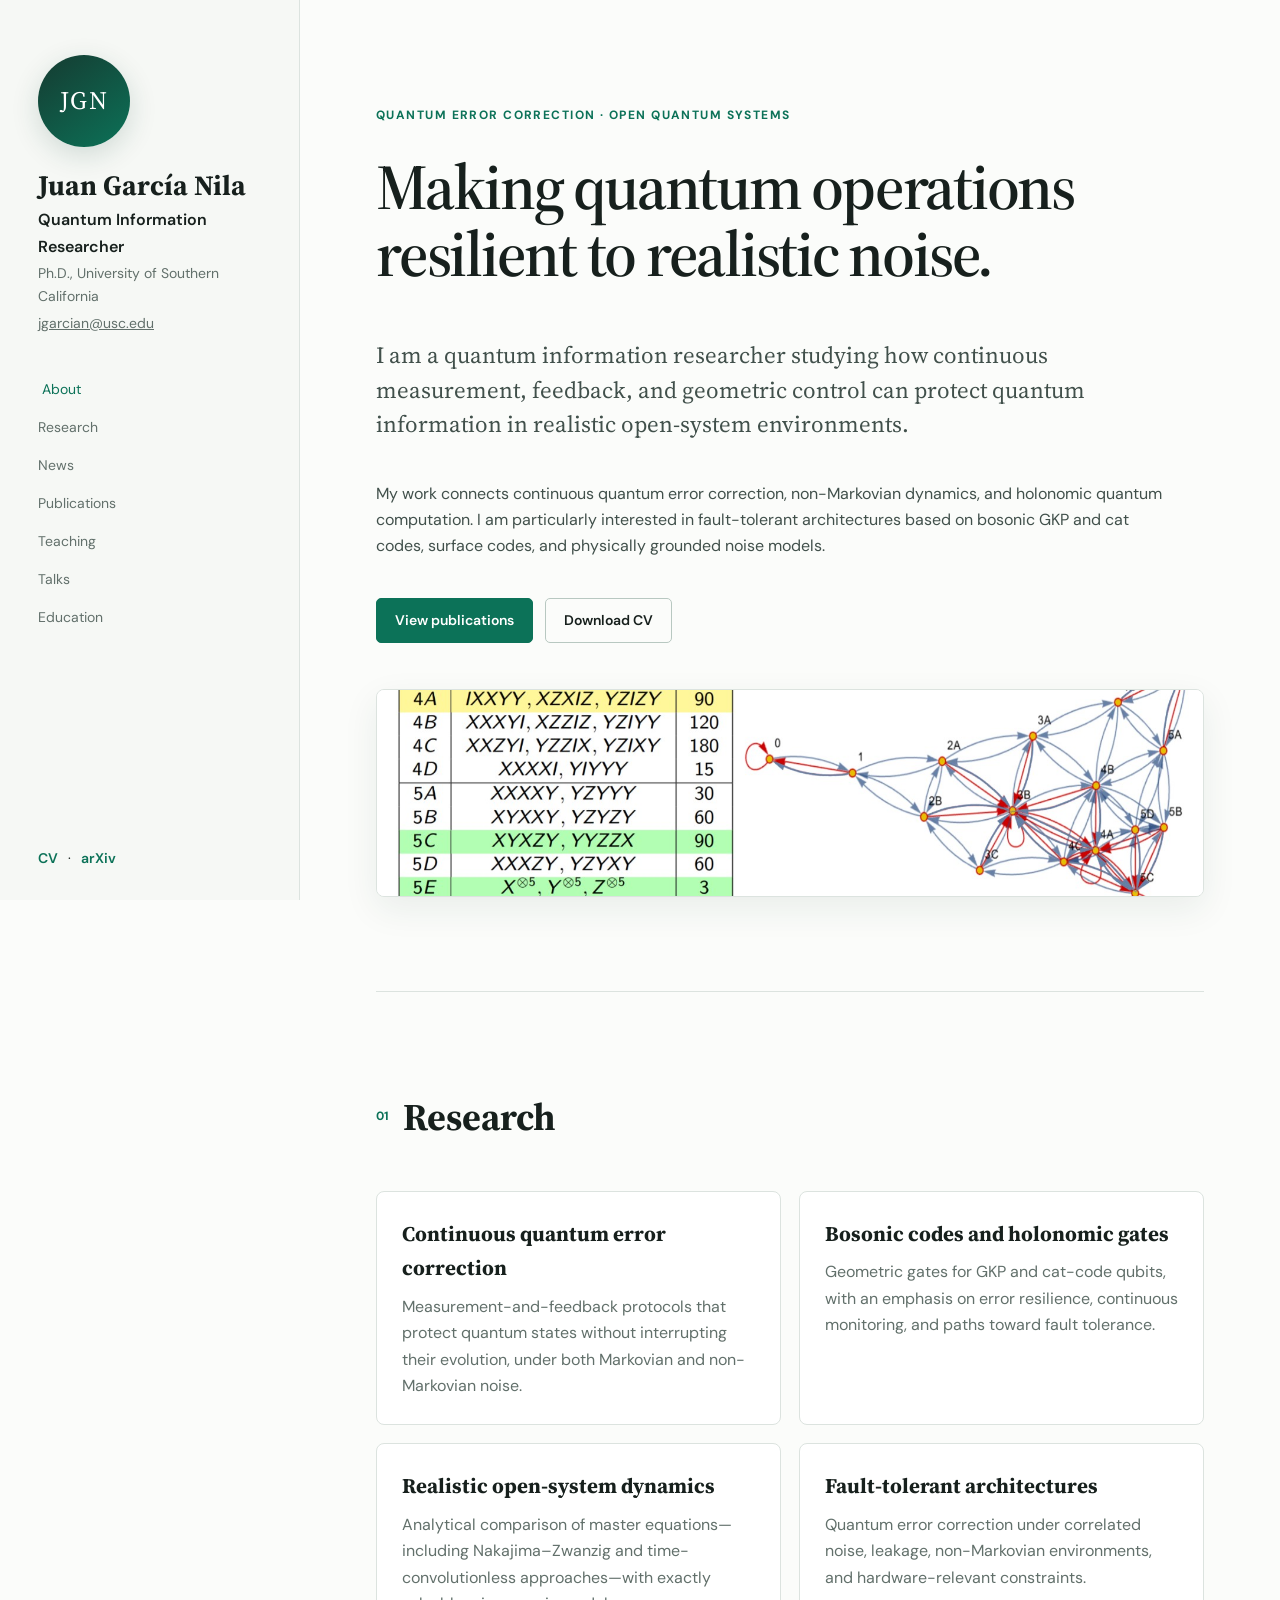
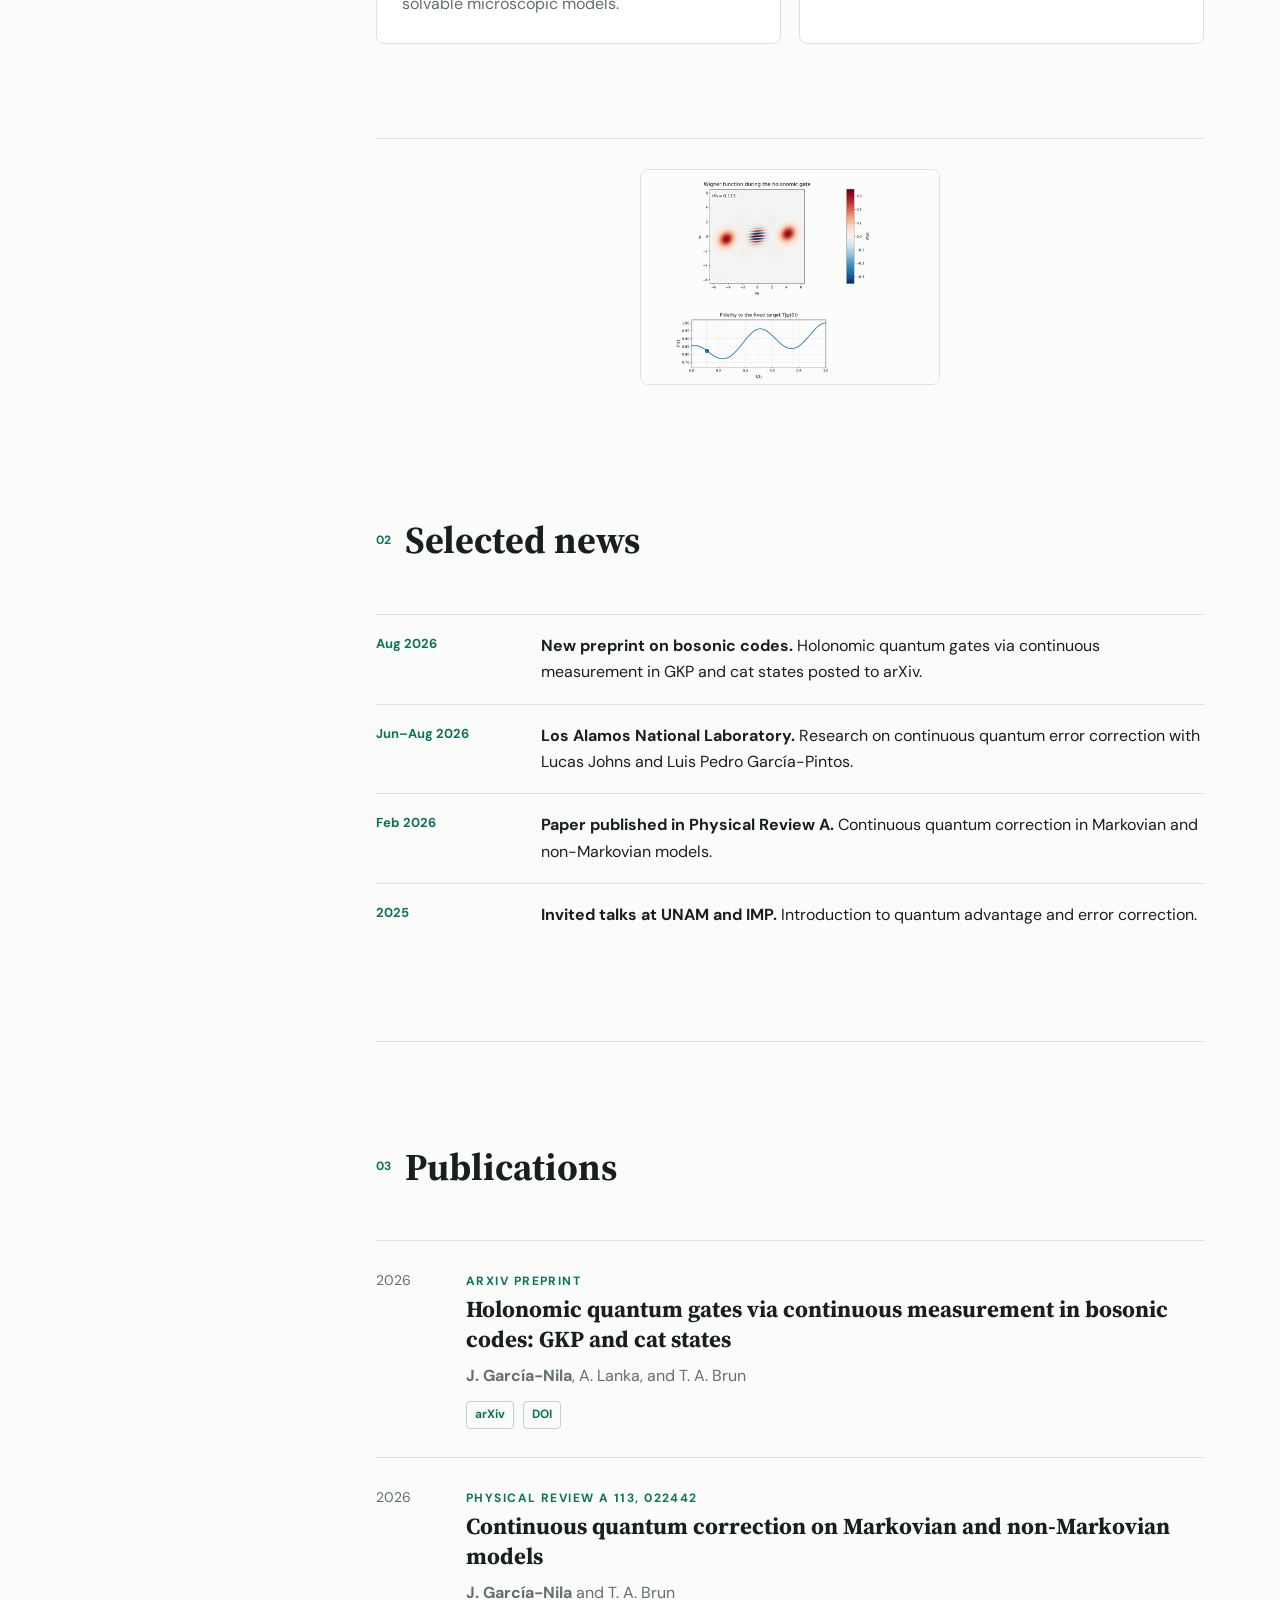
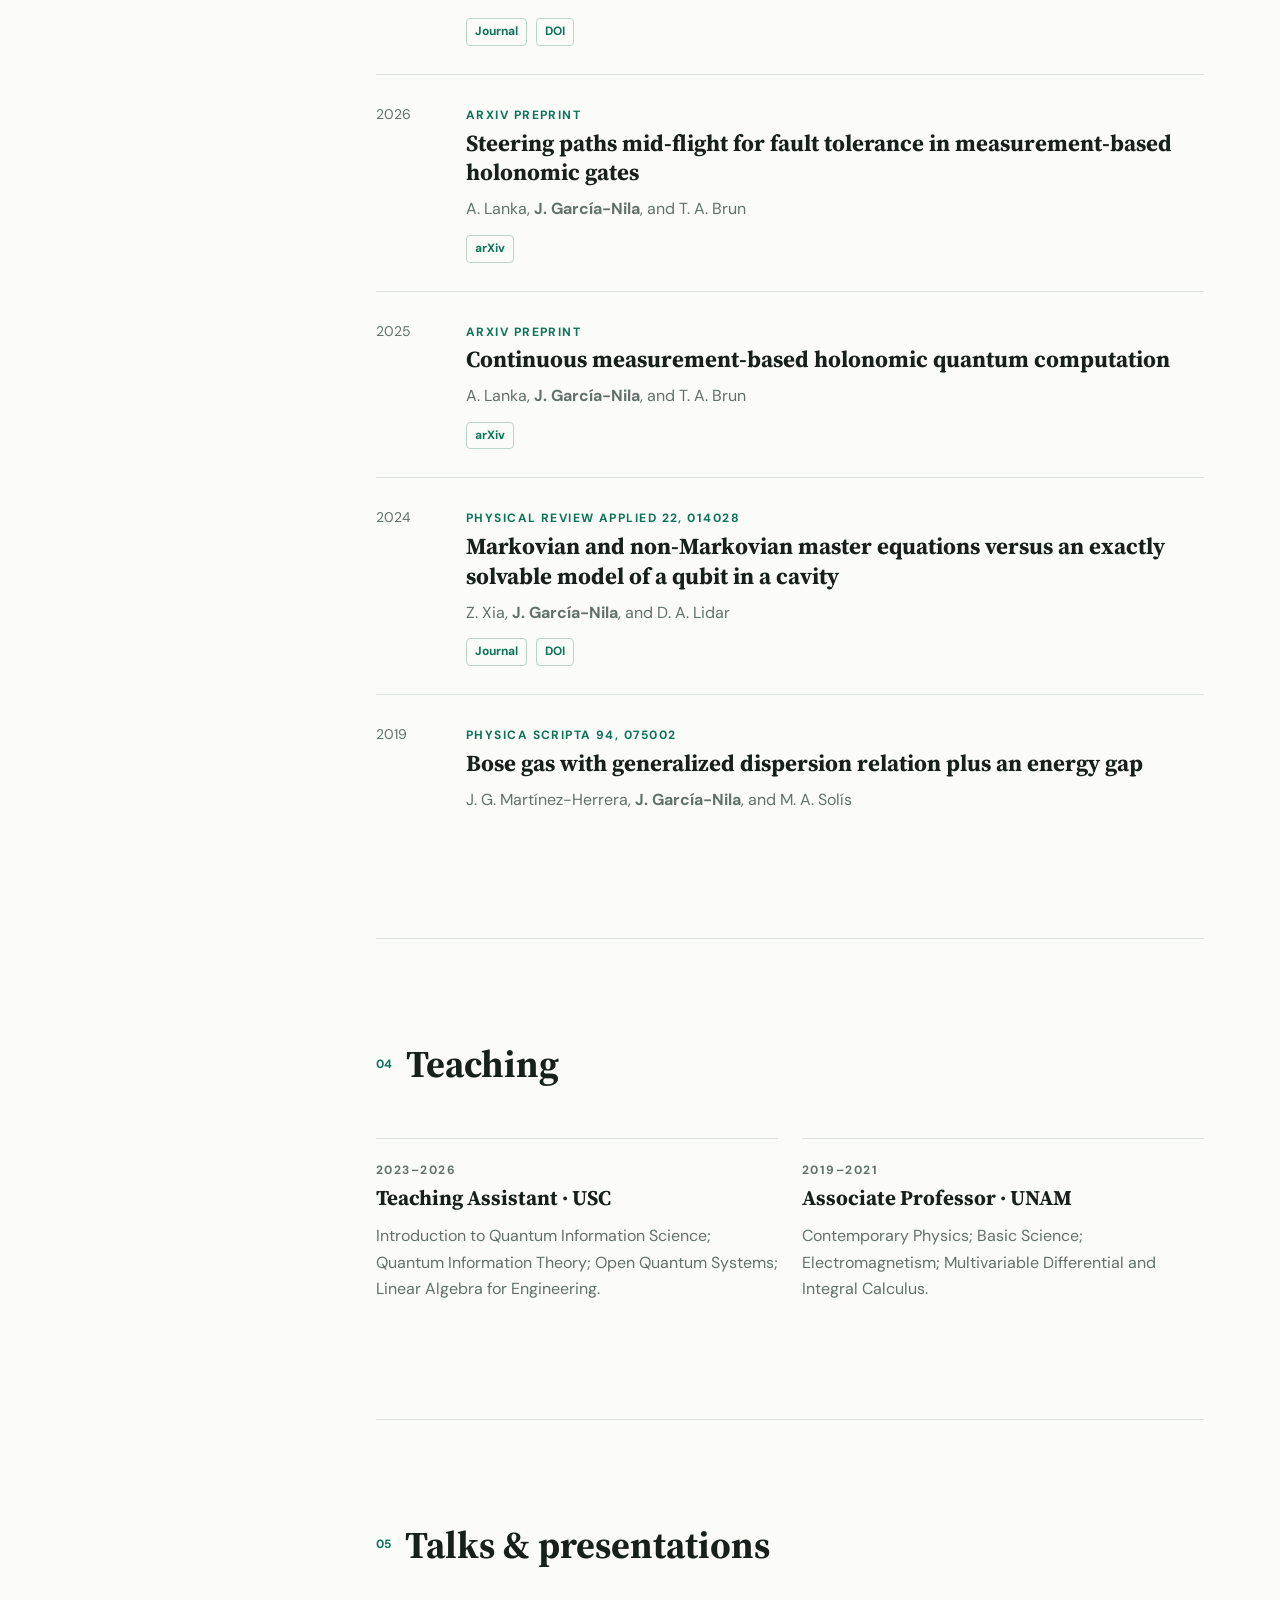
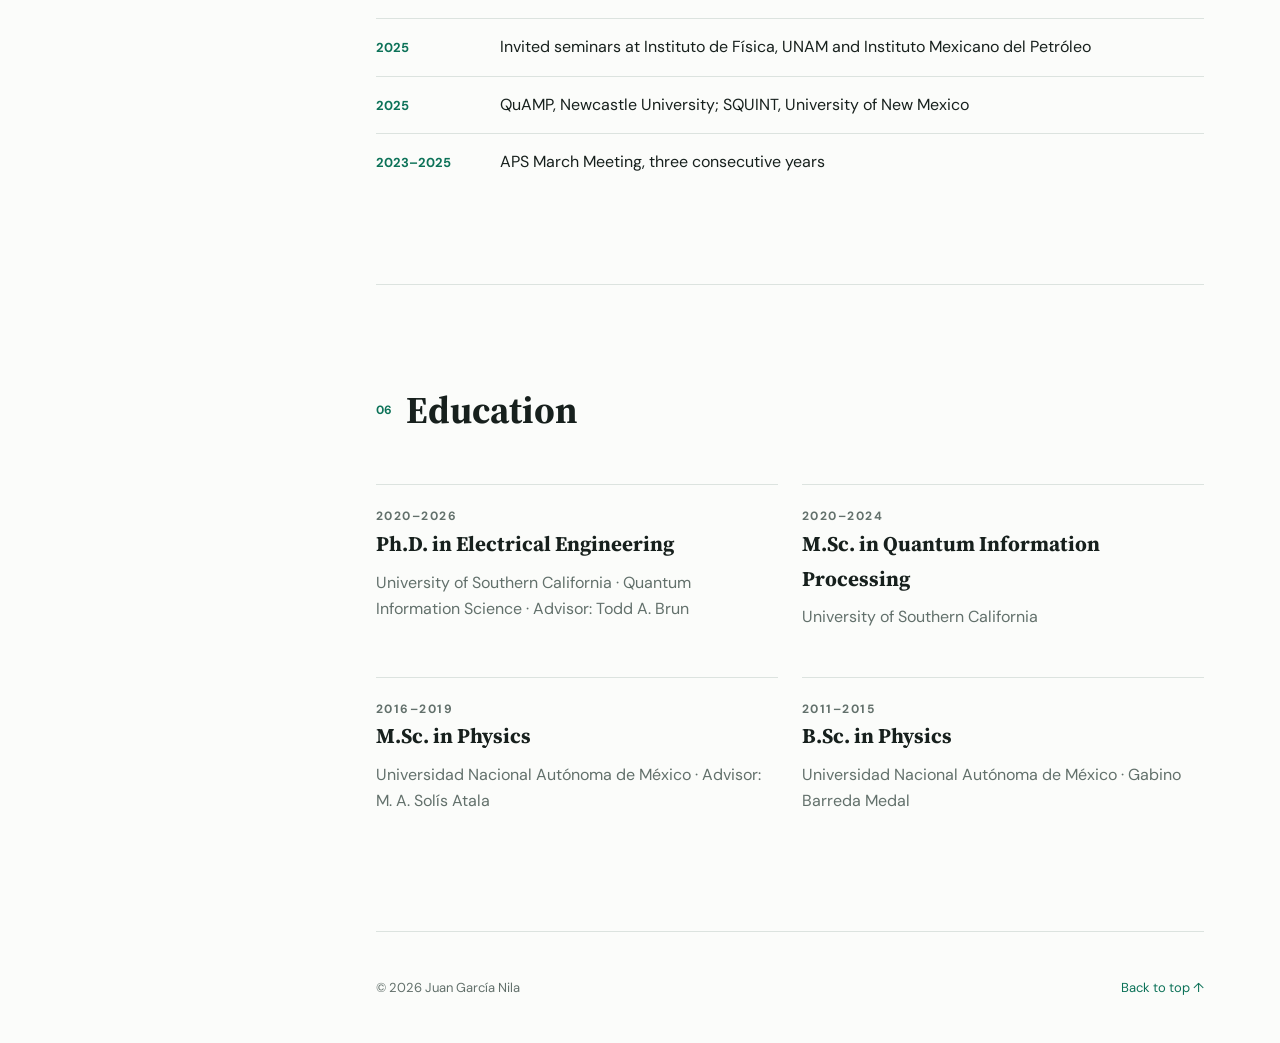
==== index.html @ 58febc90 "commit changes" ====
<!doctype html>
<html lang="en">
<head>
  <meta charset="utf-8">
  <meta name="viewport" content="width=device-width, initial-scale=1">
  <meta name="description" content="Juan García Nila — quantum information researcher working on quantum error correction, open quantum systems, and holonomic quantum computation.">
  <title>Juan García Nila | Quantum Information</title>
  <link rel="preconnect" href="https://fonts.googleapis.com">
  <link rel="preconnect" href="https://fonts.gstatic.com" crossorigin>
  <link href="https://fonts.googleapis.com/css2?family=DM+Sans:wght@400;500;600;700&family=Source+Serif+4:opsz,wght@8..60,400;8..60,600&display=swap" rel="stylesheet">
  <link rel="stylesheet" href="styles.css">
</head>
<body>
  <header class="mobile-header">
    <a class="mobile-name" href="#about">Juan García Nila</a>
    <button class="menu-button" aria-label="Open navigation" aria-expanded="false">Menu</button>
  </header>

  <aside class="sidebar">
    <div class="identity">
      <div class="portrait" aria-label="Profile photo placeholder"><span>JGN</span></div>
      <h1>Juan García Nila</h1>
      <p class="role">Quantum Information Researcher</p>
      <p class="affiliation">Ph.D., University of Southern California</p>
      <a class="email" href="mailto:jgarcian@usc.edu">jgarcian@usc.edu</a>
    </div>

    <nav aria-label="Main navigation">
      <a href="#about">About</a>
      <a href="#research">Research</a>
      <a href="#news">News</a>
      <a href="#publications">Publications</a>
      <a href="#teaching">Teaching</a>
      <a href="#talks">Talks</a>
      <a href="#education">Education</a>
    </nav>

    <div class="sidebar-links">
      <a href="assets/Juan-Garcia-Nila-CV.pdf">CV</a>
      <span aria-hidden="true">·</span>
      <a href="https://arxiv.org/a/garcianila_j_1.html">arXiv</a>
    </div>
  </aside>

  <main>
    <section id="about" class="hero section">
      <p class="eyebrow">Quantum error correction · Open quantum systems</p>
      <h2>Making quantum operations resilient to realistic noise.</h2>
      <p class="lead">I am a quantum information researcher studying how continuous measurement, feedback, and geometric control can protect quantum information in realistic open-system environments.</p>
      <p>My work connects continuous quantum error correction, non-Markovian dynamics, and holonomic quantum computation. I am particularly interested in fault-tolerant architectures based on bosonic GKP and cat codes, surface codes, and physically grounded noise models.</p>
      <div class="actions">
        <a class="button primary" href="#publications">View publications</a>
        <a class="button" href="assets/Juan-Garcia-Nila-CV.pdf">Download CV</a>
      </div>
      <figure class="research-banner">
        <img src="assets/quantum-error-correction.jpeg" alt="Quantum error-correction operator table and transition graph">
      </figure>
    </section>

    <section id="research" class="section">
      <div class="section-heading"><span>01</span><h2>Research</h2></div>
      <div class="research-grid">
        <article><h3>Continuous quantum error correction</h3><p>Measurement-and-feedback protocols that protect quantum states without interrupting their evolution, under both Markovian and non-Markovian noise.</p></article>
        <article><h3>Bosonic codes and holonomic gates</h3><p>Geometric gates for GKP and cat-code qubits, with an emphasis on error resilience, continuous monitoring, and paths toward fault tolerance.</p></article>
        <article><h3>Realistic open-system dynamics</h3><p>Analytical comparison of master equations—including Nakajima–Zwanzig and time-convolutionless approaches—with exactly solvable microscopic models.</p></article>
        <article><h3>Fault-tolerant architectures</h3><p>Quantum error correction under correlated noise, leakage, non-Markovian environments, and hardware-relevant constraints.</p></article>
      </div>
    </section>

<figure
  class="research-animation"
  style="width: 300px; max-width: 100%; margin: 30px auto;"
>
  <img
    src="assets/cat_holonomic_gate_animation.gif"
    alt="Wigner function and fidelity during a holonomic cat-code gate"
    style="display: block; width: 100%; height: auto;"
  >
</figure>


    <section id="news" class="section">
      <div class="section-heading"><span>02</span><h2>Selected news</h2></div>
      <ul class="timeline">
        <li><time>Aug 2026</time><div><strong>New preprint on bosonic codes.</strong> Holonomic quantum gates via continuous measurement in GKP and cat states posted to arXiv.</div></li>
        <li><time>Jun–Aug 2026</time><div><strong>Los Alamos National Laboratory.</strong> Research on continuous quantum error correction with Lucas Johns and Luis Pedro García-Pintos.</div></li>
        <li><time>Feb 2026</time><div><strong>Paper published in Physical Review A.</strong> Continuous quantum correction in Markovian and non-Markovian models.</div></li>
        <li><time>2025</time><div><strong>Invited talks at UNAM and IMP.</strong> Introduction to quantum advantage and error correction.</div></li>
      </ul>
    </section>

    <section id="publications" class="section">
      <div class="section-heading"><span>03</span><h2>Publications</h2></div>
      <div class="publication-list">
        <article class="publication"><div class="pub-year">2026</div><div><p class="venue">arXiv preprint</p><h3>Holonomic quantum gates via continuous measurement in bosonic codes: GKP and cat states</h3><p><strong>J. García-Nila</strong>, A. Lanka, and T. A. Brun</p><div class="pub-links"><a href="https://arxiv.org/abs/2608.11369">arXiv</a><a href="https://doi.org/10.48550/arXiv.2608.11369">DOI</a></div></div></article>
        <article class="publication"><div class="pub-year">2026</div><div><p class="venue">Physical Review A 113, 022442</p><h3>Continuous quantum correction on Markovian and non-Markovian models</h3><p><strong>J. García-Nila</strong> and T. A. Brun</p><div class="pub-links"><a href="https://journals.aps.org/pra/abstract/10.1103/wk87-5vnv">Journal</a><a href="https://journals.aps.org/pra/abstract/10.1103/wk87-5vnv">DOI</a></div></div></article>
        <article class="publication"><div class="pub-year">2026</div><div><p class="venue">arXiv preprint</p><h3>Steering paths mid-flight for fault tolerance in measurement-based holonomic gates</h3><p>A. Lanka, <strong>J. García-Nila</strong>, and T. A. Brun</p><div class="pub-links"><a href="https://arxiv.org/abs/2603.02552">arXiv</a></div></div></article>
        <article class="publication"><div class="pub-year">2025</div><div><p class="venue">arXiv preprint</p><h3>Continuous measurement-based holonomic quantum computation</h3><p>A. Lanka, <strong>J. García-Nila</strong>, and T. A. Brun</p><div class="pub-links"><a href="https://arxiv.org/abs/2510.06725">arXiv</a></div></div></article>
        <article class="publication"><div class="pub-year">2024</div><div><p class="venue">Physical Review Applied 22, 014028</p><h3>Markovian and non-Markovian master equations versus an exactly solvable model of a qubit in a cavity</h3><p>Z. Xia, <strong>J. García-Nila</strong>, and D. A. Lidar</p><div class="pub-links"><a href="https://journals.aps.org/prapplied/abstract/10.1103/PhysRevApplied.22.014028">Journal</a><a href="https://doi.org/10.1103/PhysRevApplied.22.014028">DOI</a></div></div></article>
        <article class="publication"><div class="pub-year">2019</div><div><p class="venue">Physica Scripta 94, 075002</p><h3>Bose gas with generalized dispersion relation plus an energy gap</h3><p>J. G. Martínez-Herrera, <strong>J. García-Nila</strong>, and M. A. Solís</p></div></article>
      </div>
    </section>

    <section id="teaching" class="section">
      <div class="section-heading"><span>04</span><h2>Teaching</h2></div>
      <div class="split-list">
        <article><p class="date">2023–2026</p><h3>Teaching Assistant · USC</h3><p>Introduction to Quantum Information Science; Quantum Information Theory; Open Quantum Systems; Linear Algebra for Engineering.</p></article>
        <article><p class="date">2019–2021</p><h3>Associate Professor · UNAM</h3><p>Contemporary Physics; Basic Science; Electromagnetism; Multivariable Differential and Integral Calculus.</p></article>
      </div>
    </section>

    <section id="talks" class="section">
      <div class="section-heading"><span>05</span><h2>Talks & presentations</h2></div>
      <ul class="clean-list">
        <li><span>2025</span> Invited seminars at Instituto de Física, UNAM and Instituto Mexicano del Petróleo</li>
        <li><span>2025</span> QuAMP, Newcastle University; SQUINT, University of New Mexico</li>
        <li><span>2023–2025</span> APS March Meeting, three consecutive years</li>
      </ul>
    </section>

    <section id="education" class="section">
      <div class="section-heading"><span>06</span><h2>Education</h2></div>
      <div class="education-list">
        <article><p class="date">2020–2026</p><h3>Ph.D. in Electrical Engineering</h3><p>University of Southern California · Quantum Information Science · Advisor: Todd A. Brun</p></article>
        <article><p class="date">2020–2024</p><h3>M.Sc. in Quantum Information Processing</h3><p>University of Southern California</p></article>
        <article><p class="date">2016–2019</p><h3>M.Sc. in Physics</h3><p>Universidad Nacional Autónoma de México · Advisor: M. A. Solís Atala</p></article>
        <article><p class="date">2011–2015</p><h3>B.Sc. in Physics</h3><p>Universidad Nacional Autónoma de México · Gabino Barreda Medal</p></article>
      </div>
    </section>

    <footer><p>© <span id="year"></span> Juan García Nila</p><a href="#about">Back to top ↑</a></footer>
  </main>
  <script src="script.js"></script>
</body>
</html>
---- styles.css ----
:root{--ink:#17201d;--muted:#62706b;--line:#dce3df;--paper:#fbfcfa;--accent:#0c7258;--accent-soft:#e7f2ed;--sidebar:300px}*{box-sizing:border-box}html{scroll-behavior:smooth}body{margin:0;background:var(--paper);color:var(--ink);font-family:"DM Sans",sans-serif;line-height:1.65}.sidebar{position:fixed;inset:0 auto 0 0;width:var(--sidebar);padding:55px 38px 30px;border-right:1px solid var(--line);display:flex;flex-direction:column;background:#f6f8f5}.portrait{width:92px;height:92px;border-radius:50%;display:grid;place-items:center;background:linear-gradient(145deg,#153b31,#0c7258);color:white;font-family:"Source Serif 4",serif;font-size:25px;letter-spacing:.06em;box-shadow:0 8px 28px rgba(16,71,56,.16)}h1{font-family:"Source Serif 4",serif;font-size:28px;line-height:1.15;margin:22px 0 6px}.role{font-weight:600;margin:0}.affiliation,.email{font-size:14px;color:var(--muted);margin:2px 0}.email:hover{color:var(--accent)}nav{display:flex;flex-direction:column;gap:5px;margin-top:36px}nav a{color:var(--muted);text-decoration:none;padding:5px 0;font-size:14px;transition:.2s}nav a:hover,nav a.active{color:var(--accent);transform:translateX(4px)}.sidebar-links{margin-top:auto;display:flex;gap:10px;font-size:14px}.sidebar-links a{color:var(--accent);font-weight:600;text-decoration:none}main{margin-left:var(--sidebar);max-width:1050px;padding:0 76px}.section{padding:94px 0;border-bottom:1px solid var(--line);scroll-margin-top:30px}.hero{min-height:100vh;display:flex;flex-direction:column;justify-content:center}.eyebrow,.venue,.date{color:var(--accent);font-size:12px;font-weight:700;letter-spacing:.12em;text-transform:uppercase}.hero h2{font-family:"Source Serif 4",serif;font-size:clamp(42px,5vw,68px);font-weight:600;line-height:1.05;letter-spacing:-.035em;max-width:820px;margin:15px 0 28px}.lead{font-family:"Source Serif 4",serif;font-size:23px;line-height:1.5;max-width:800px}.hero>p:not(.eyebrow){max-width:790px;color:#41504b}.actions{display:flex;gap:12px;margin-top:22px}.button{padding:10px 18px;border:1px solid #b8c8c1;border-radius:5px;color:var(--ink);text-decoration:none;font-size:14px;font-weight:600}.button.primary{background:var(--accent);border-color:var(--accent);color:#fff}.button:hover{transform:translateY(-1px)}.section-heading{display:flex;align-items:center;gap:14px;margin-bottom:42px}.section-heading span{color:var(--accent);font-size:12px;font-weight:700}.section-heading h2{font-family:"Source Serif 4",serif;font-size:38px;margin:0}.research-grid{display:grid;grid-template-columns:1fr 1fr;gap:18px}.research-grid article{padding:25px;border:1px solid var(--line);border-radius:8px;background:#fff}.research-grid h3,.split-list h3,.education-list h3{font-family:"Source Serif 4",serif;font-size:21px;margin:0 0 8px}.research-grid p,.split-list p,.education-list p{margin:0;color:var(--muted)}.timeline{list-style:none;padding:0;margin:0}.timeline li{display:grid;grid-template-columns:145px 1fr;gap:20px;padding:18px 0;border-top:1px solid var(--line)}.timeline time{font-size:13px;color:var(--accent);font-weight:700}.publication{display:grid;grid-template-columns:70px 1fr;gap:20px;padding:28px 0;border-top:1px solid var(--line)}.pub-year{color:var(--muted);font-size:14px}.publication h3{font-family:"Source Serif 4",serif;font-size:23px;line-height:1.3;margin:3px 0 8px}.publication p{margin:3px 0;color:var(--muted)}.publication .venue{color:var(--accent)}.pub-links{display:flex;gap:9px;margin-top:12px}.pub-links a{font-size:12px;font-weight:700;color:var(--accent);text-decoration:none;border:1px solid #bbd5ca;border-radius:4px;padding:3px 8px}.split-list,.education-list{display:grid;grid-template-columns:1fr 1fr;gap:24px}.split-list article,.education-list article{padding:22px 0;border-top:1px solid var(--line)}.clean-list{list-style:none;margin:0;padding:0}.clean-list li{padding:15px 0;border-top:1px solid var(--line)}.clean-list span{display:inline-block;width:120px;color:var(--accent);font-size:13px;font-weight:700}footer{display:flex;justify-content:space-between;align-items:center;padding:32px 0;color:var(--muted);font-size:13px}footer a{color:var(--accent);text-decoration:none}.mobile-header{display:none}@media(max-width:860px){.mobile-header{position:fixed;z-index:20;inset:0 0 auto;display:flex;justify-content:space-between;align-items:center;height:58px;padding:0 20px;background:rgba(251,252,250,.94);backdrop-filter:blur(10px);border-bottom:1px solid var(--line)}.mobile-name{font-family:"Source Serif 4",serif;color:var(--ink);text-decoration:none;font-weight:600}.menu-button{border:0;background:none;color:var(--accent);font:600 14px "DM Sans"}.sidebar{z-index:19;transform:translateX(-100%);transition:transform .25s;width:270px;padding-top:82px}.sidebar.open{transform:translateX(0);box-shadow:16px 0 40px rgba(0,0,0,.12)}.sidebar .portrait{display:none}main{margin-left:0;padding:0 24px}.section{padding:72px 0}.hero{min-height:auto;padding-top:125px}.hero h2{font-size:43px}.research-grid,.split-list,.education-list{grid-template-columns:1fr}.timeline li{grid-template-columns:1fr;gap:2px}.publication{grid-template-columns:1fr;gap:4px}.publication h3{font-size:21px}}@media(max-width:480px){.hero h2{font-size:37px}.lead{font-size:20px}.actions{flex-direction:column;align-items:flex-start}.section-heading h2{font-size:32px}}
:root{}
.research-banner{width:100%;margin:46px 0 0;overflow:hidden;border:1px solid var(--line);border-radius:8px;background:#fff;box-shadow:0 12px 35px rgba(21,59,49,.08)}
.research-banner img{display:block;width:100%;height:auto}

.research-animation {
  width: 150px;
  max-width: 100%;
  margin: 30px auto 0;
  overflow: hidden;
  background: #fff;
  border: 1px solid var(--line);
  border-radius: 8px;
}

.research-animation img {
  display: block;
  width: 100%;
  height: auto;
}

.research-animation figcaption {
  padding: 10px 12px;
  color: var(--muted);
  font-size: 12px;
  line-height: 1.4;
  border-top: 1px solid var(--line);
}
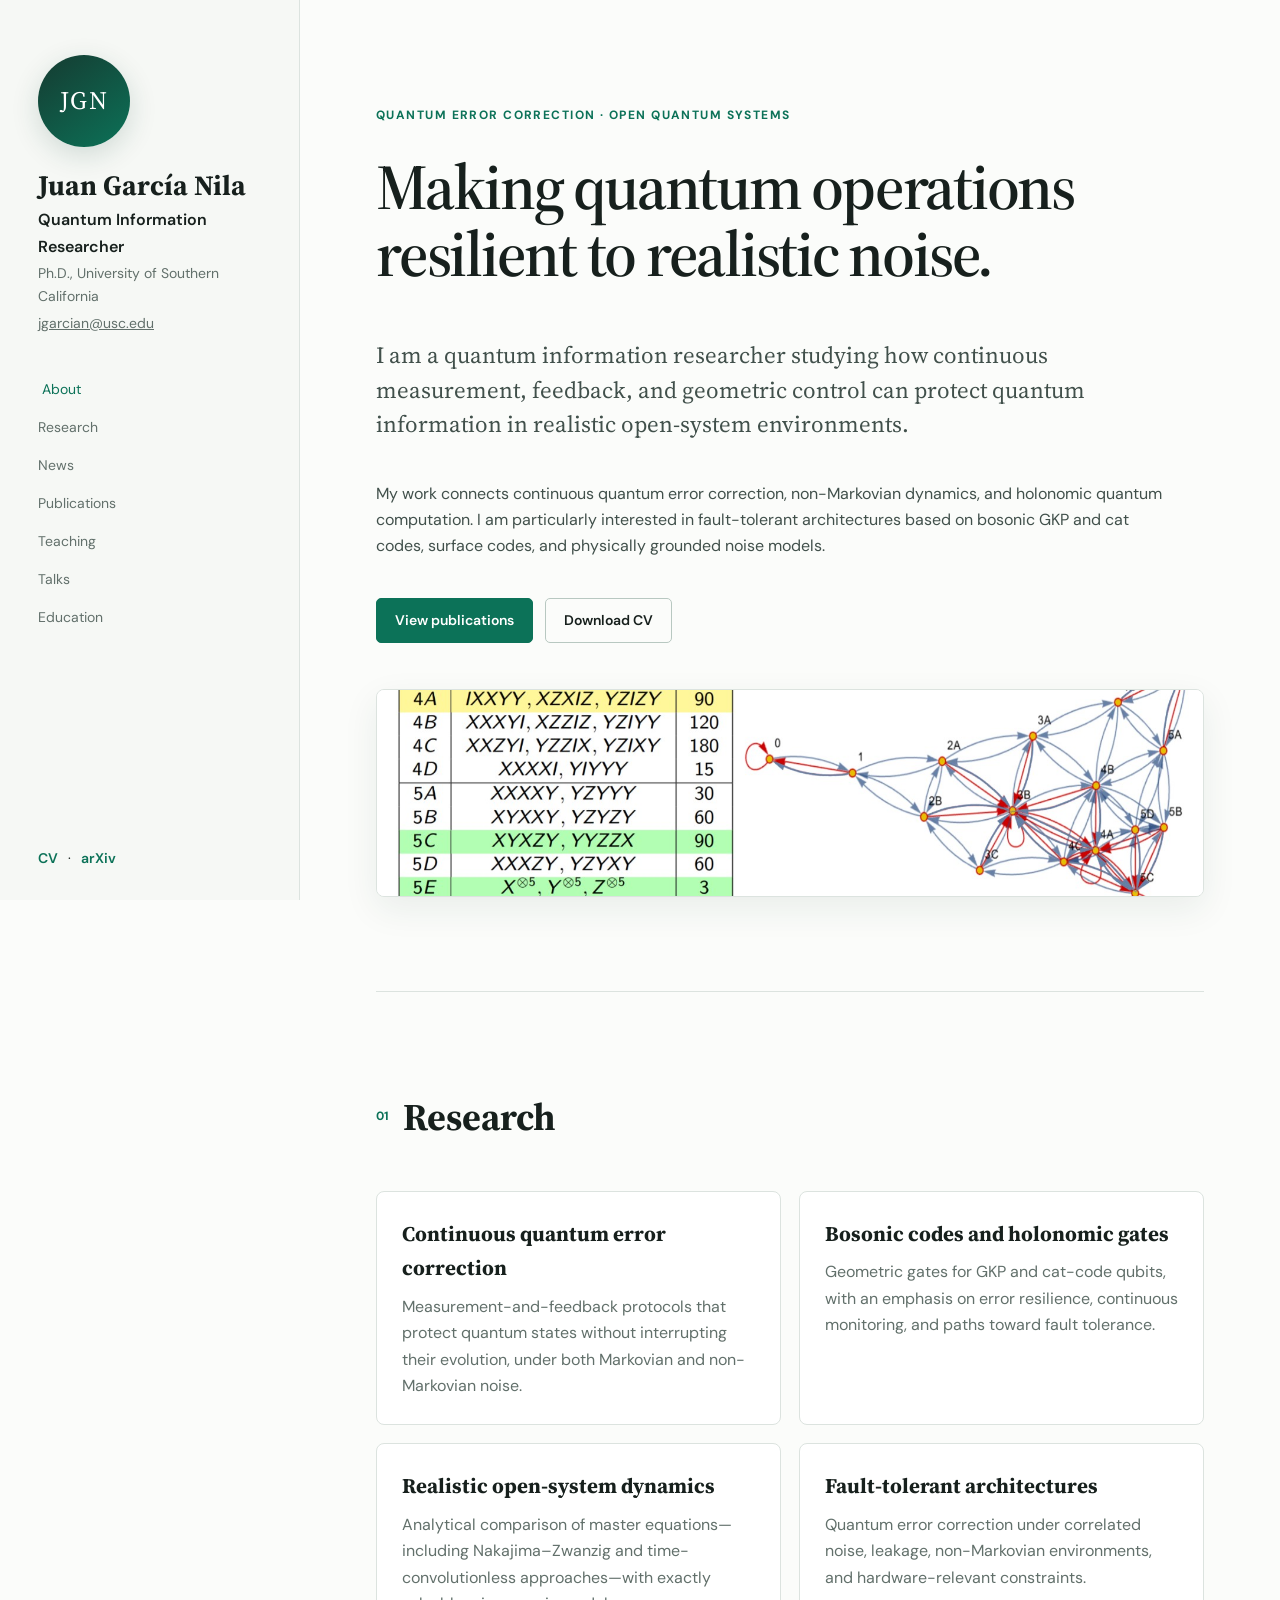
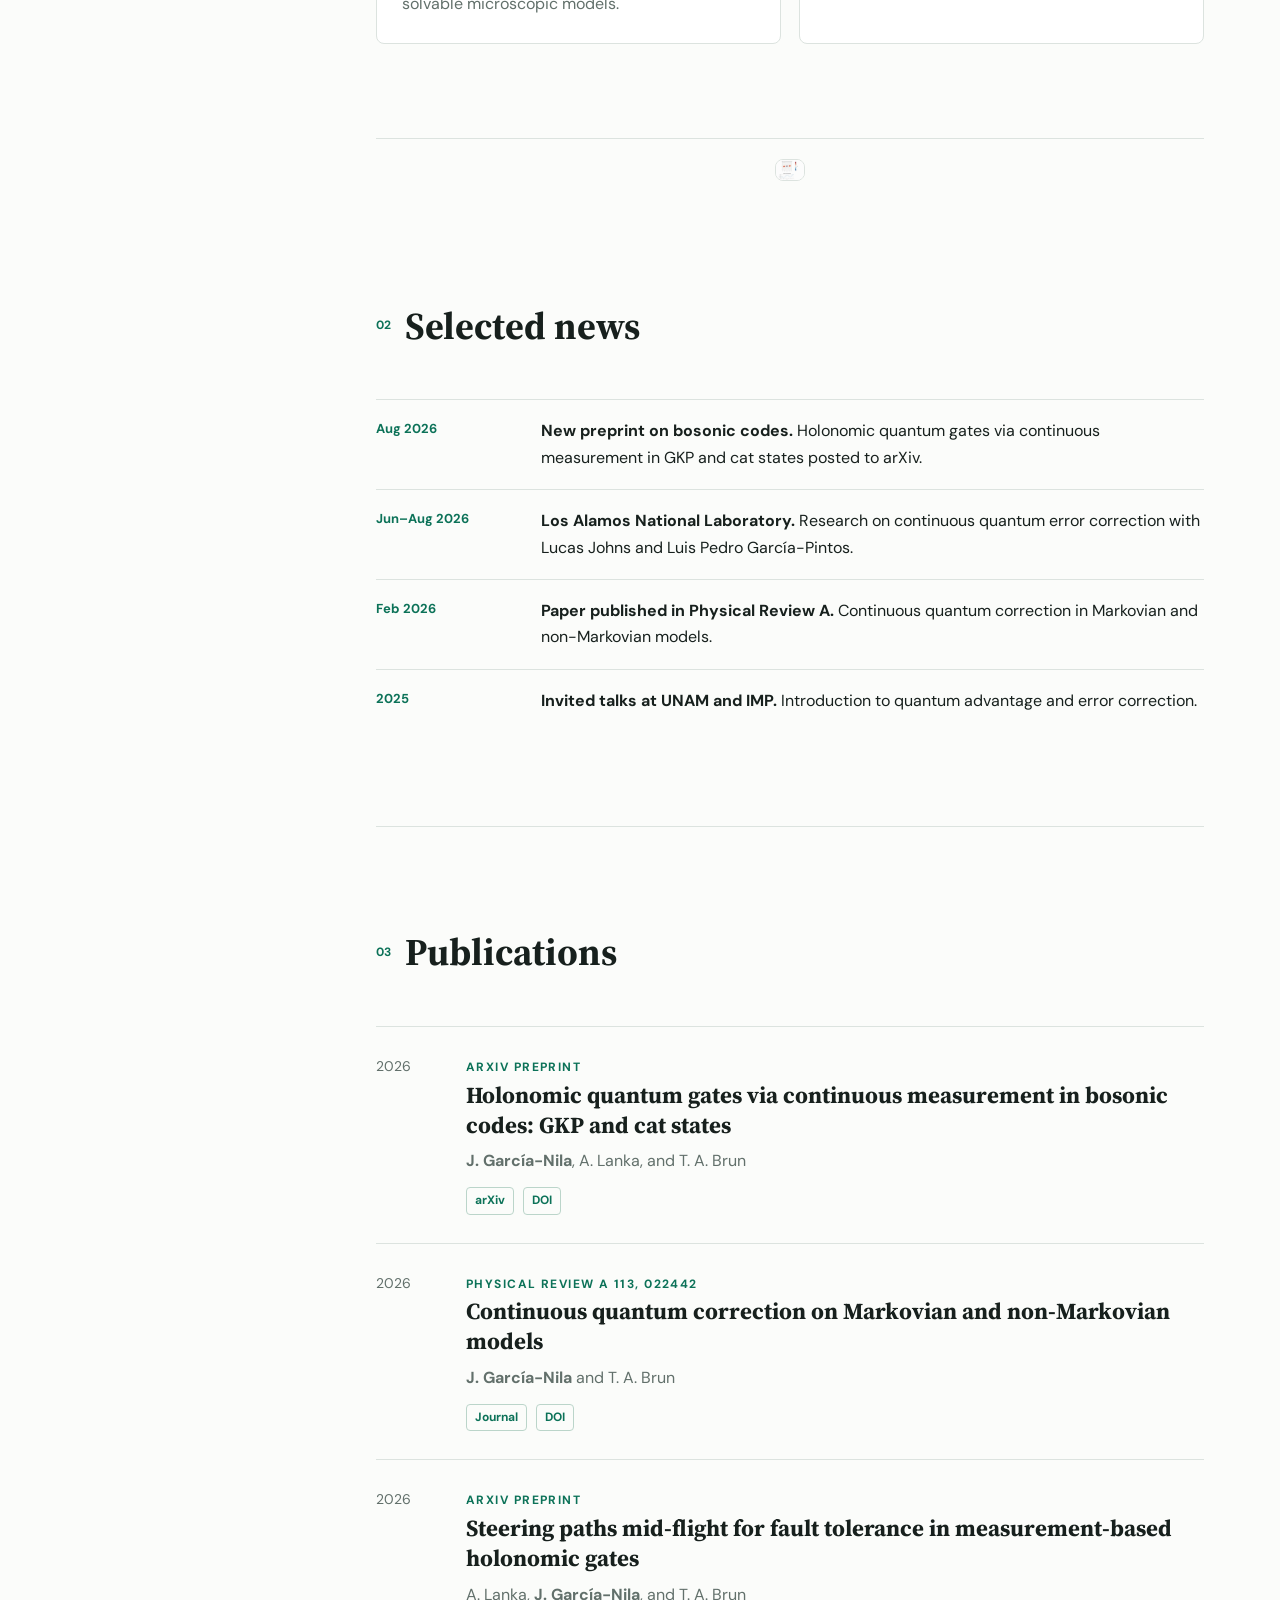
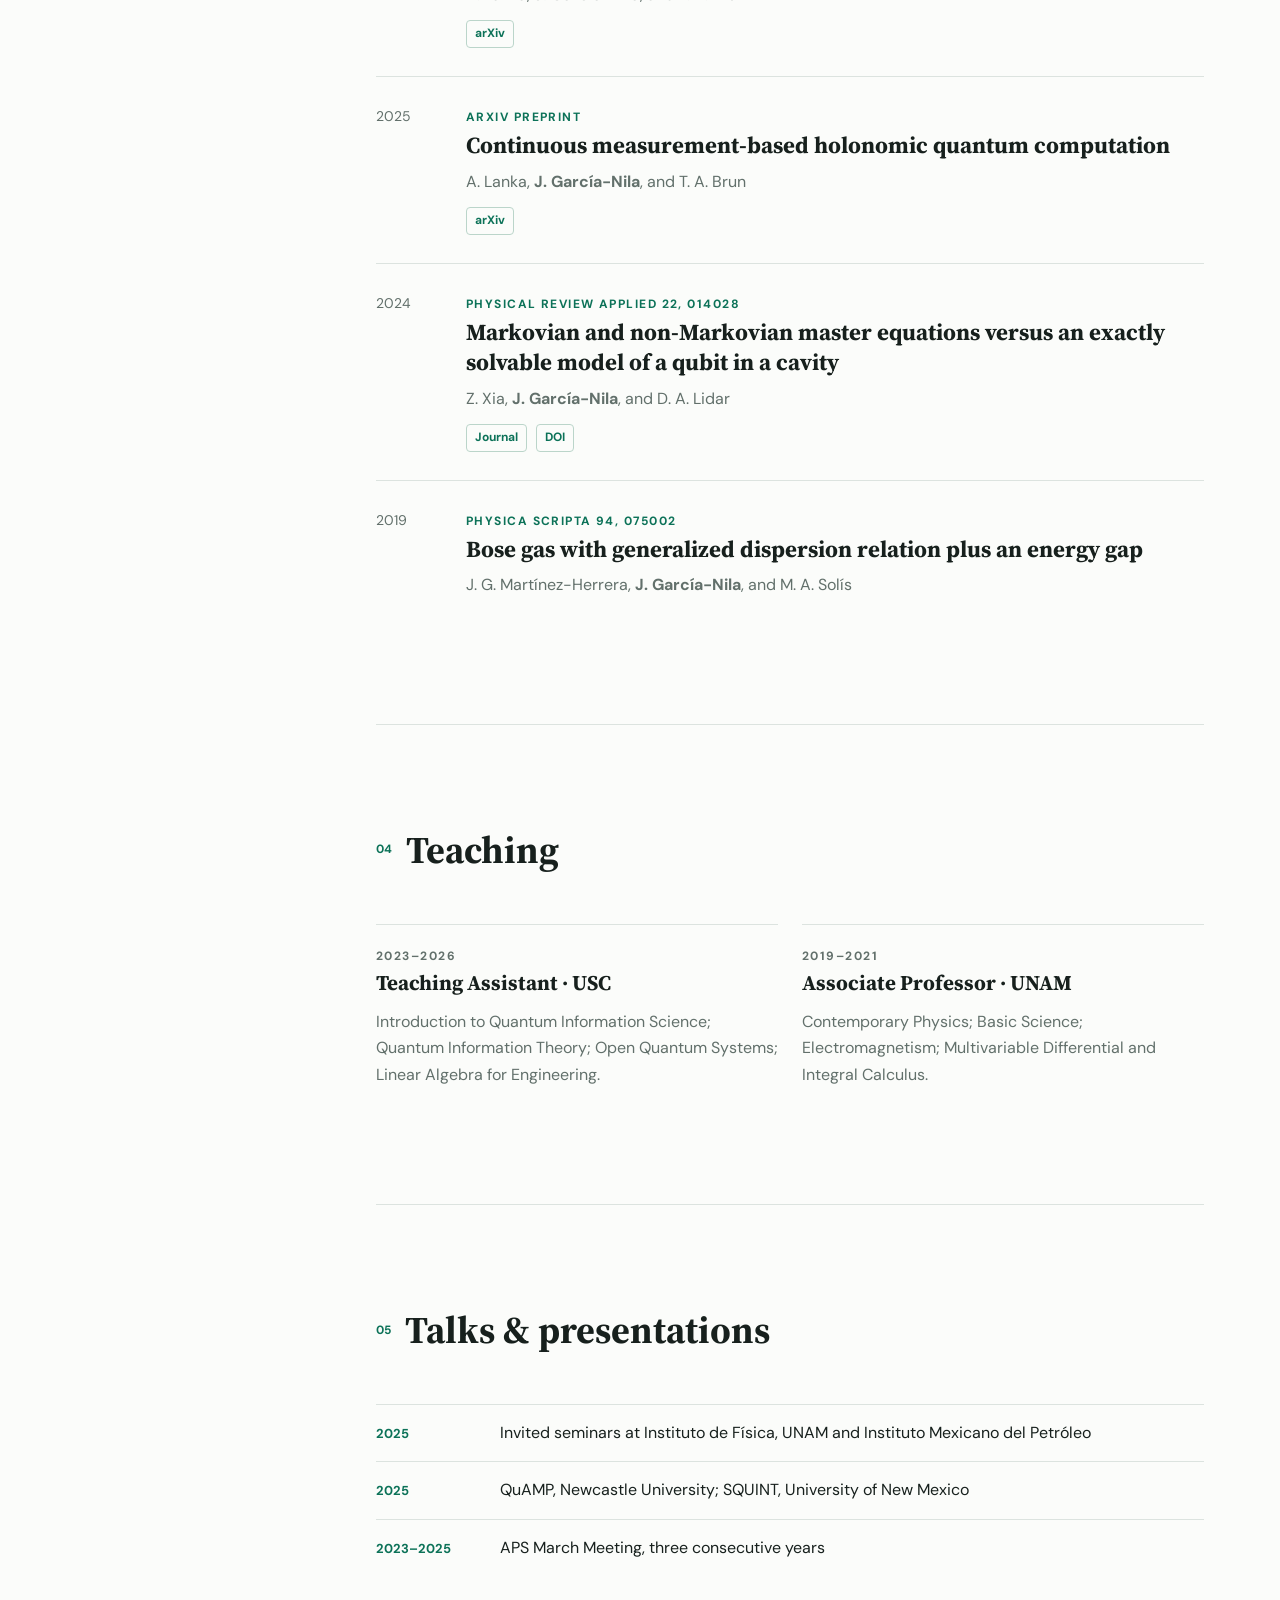
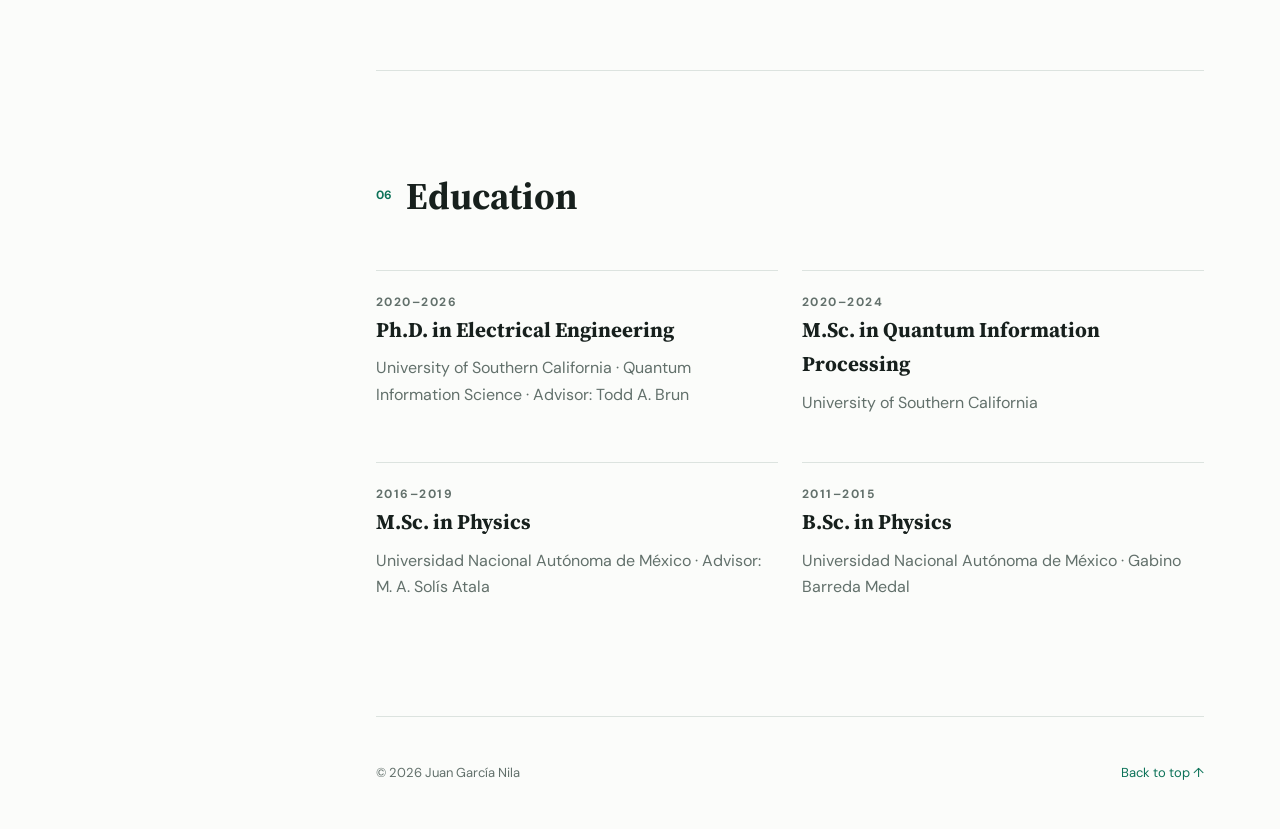
==== commit cb694f28: "commit changes" ====
--- a/index.html
+++ b/index.html
@@ -69,7 +69,7 @@
 
 <figure
   class="research-animation"
-  style="width: 300px; max-width: 100%; margin: 30px auto;"
+  style="width: 30px; max-width: 100%; margin: 20px auto;"
 >
   <img
     src="assets/cat_holonomic_gate_animation.gif"
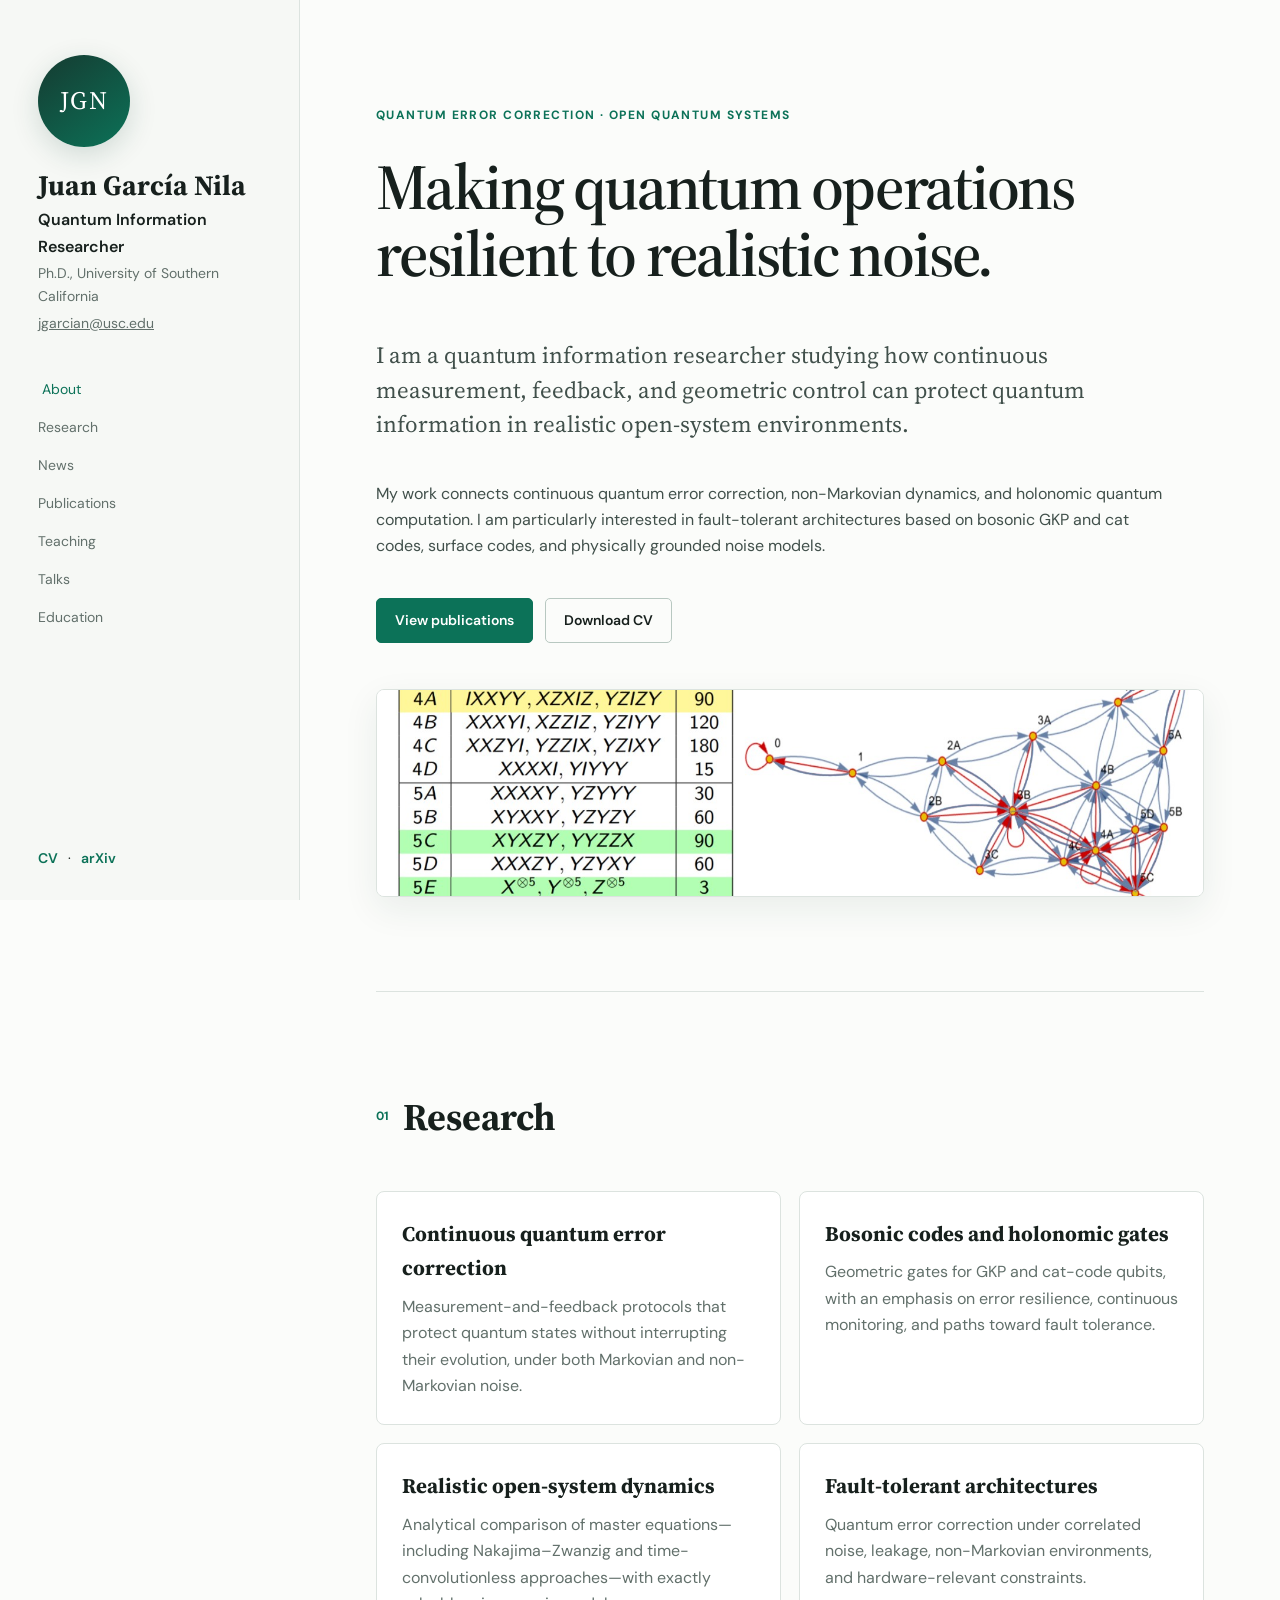
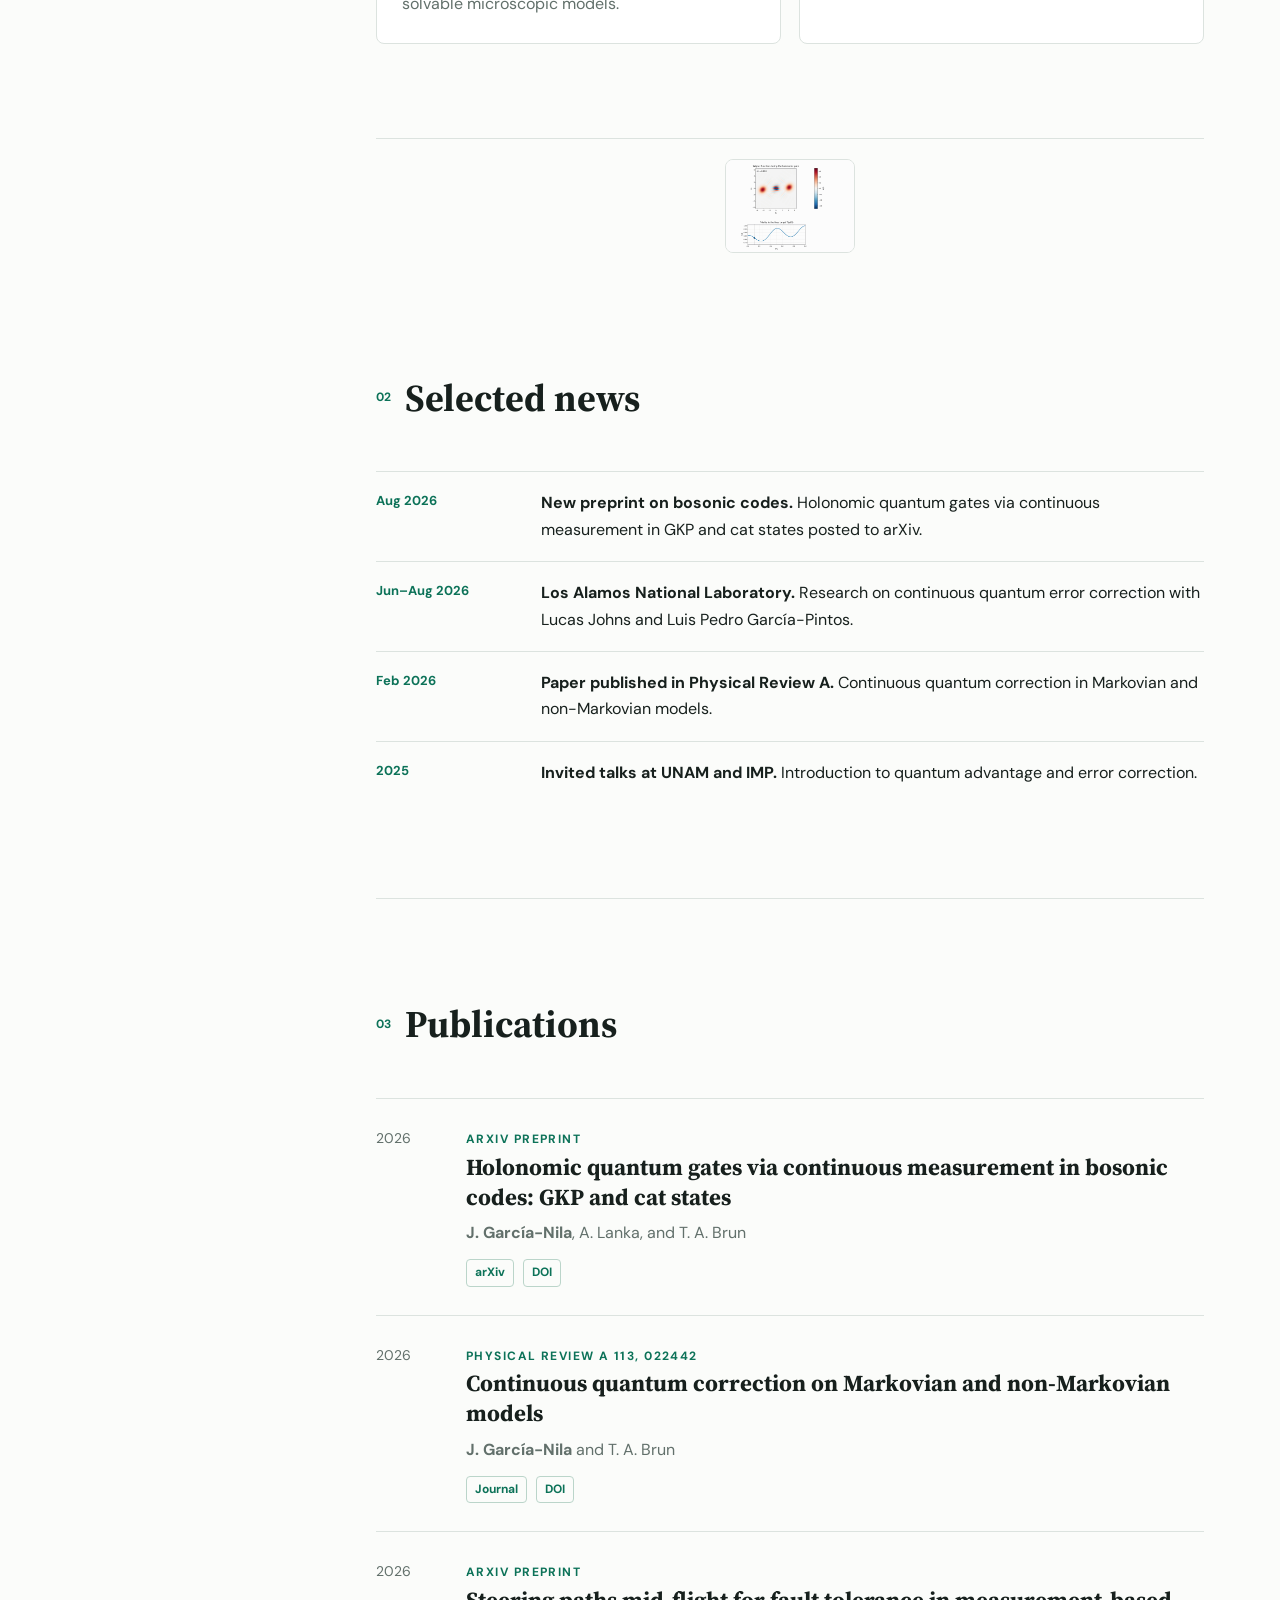
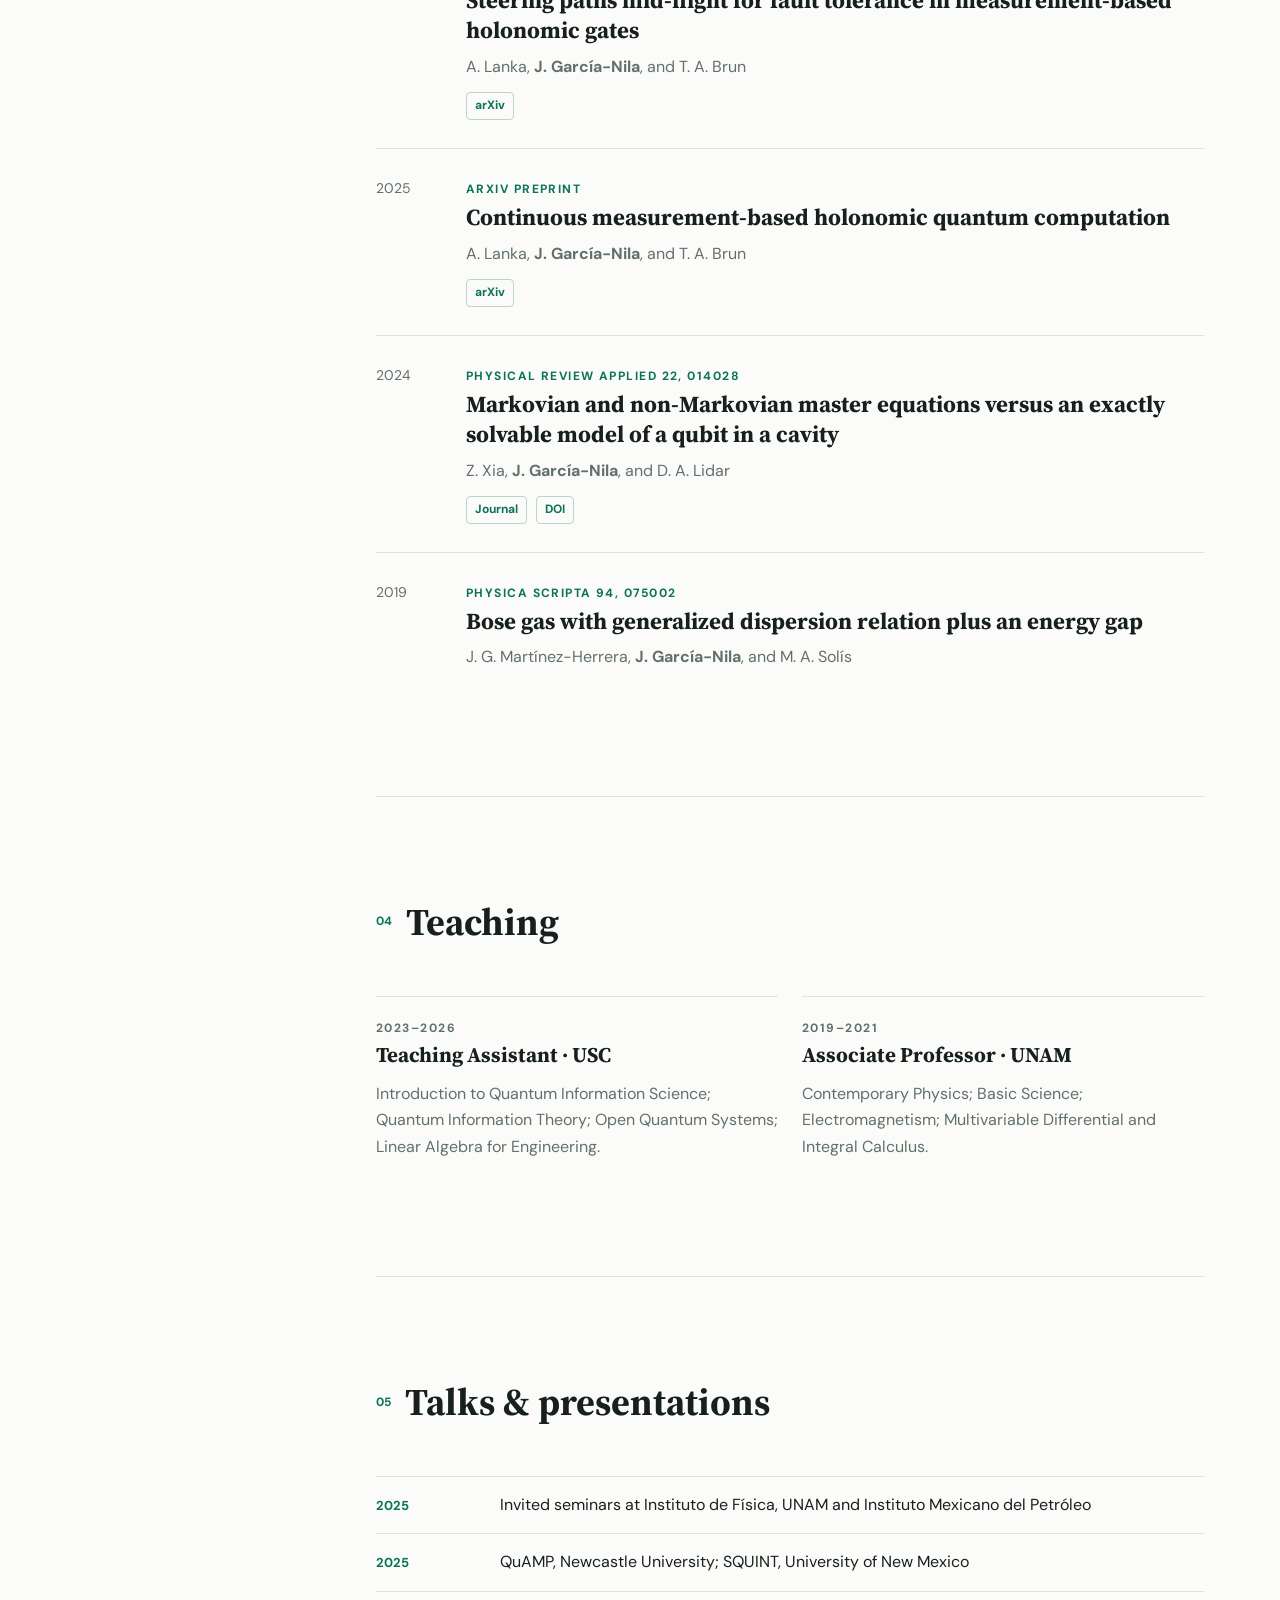
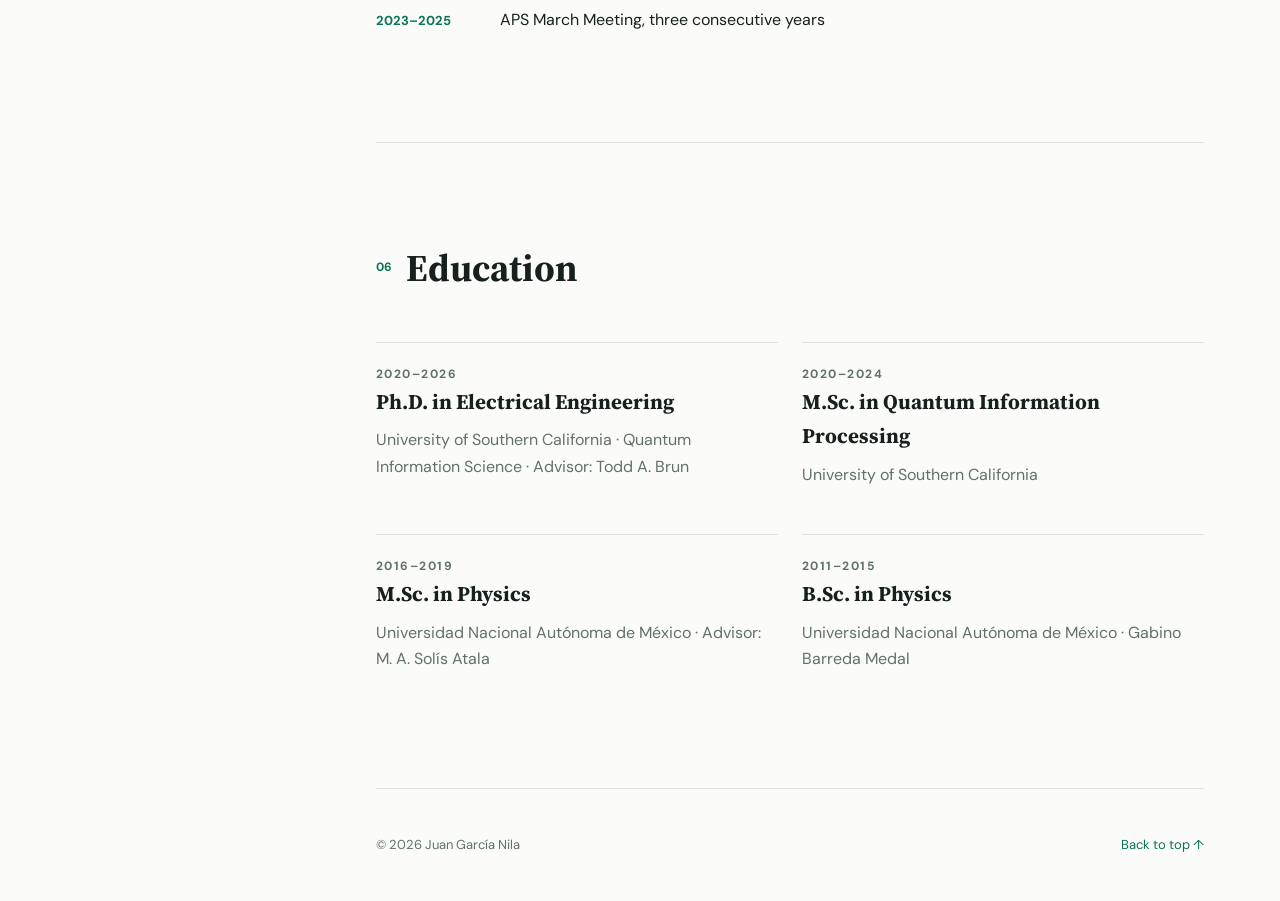
==== commit cc52e8ac: "commit changes" ====
--- a/index.html
+++ b/index.html
@@ -69,7 +69,7 @@
 
 <figure
   class="research-animation"
-  style="width: 30px; max-width: 100%; margin: 20px auto;"
+  style="width: 130px; max-width: 100%; margin: 20px auto;"
 >
   <img
     src="assets/cat_holonomic_gate_animation.gif"
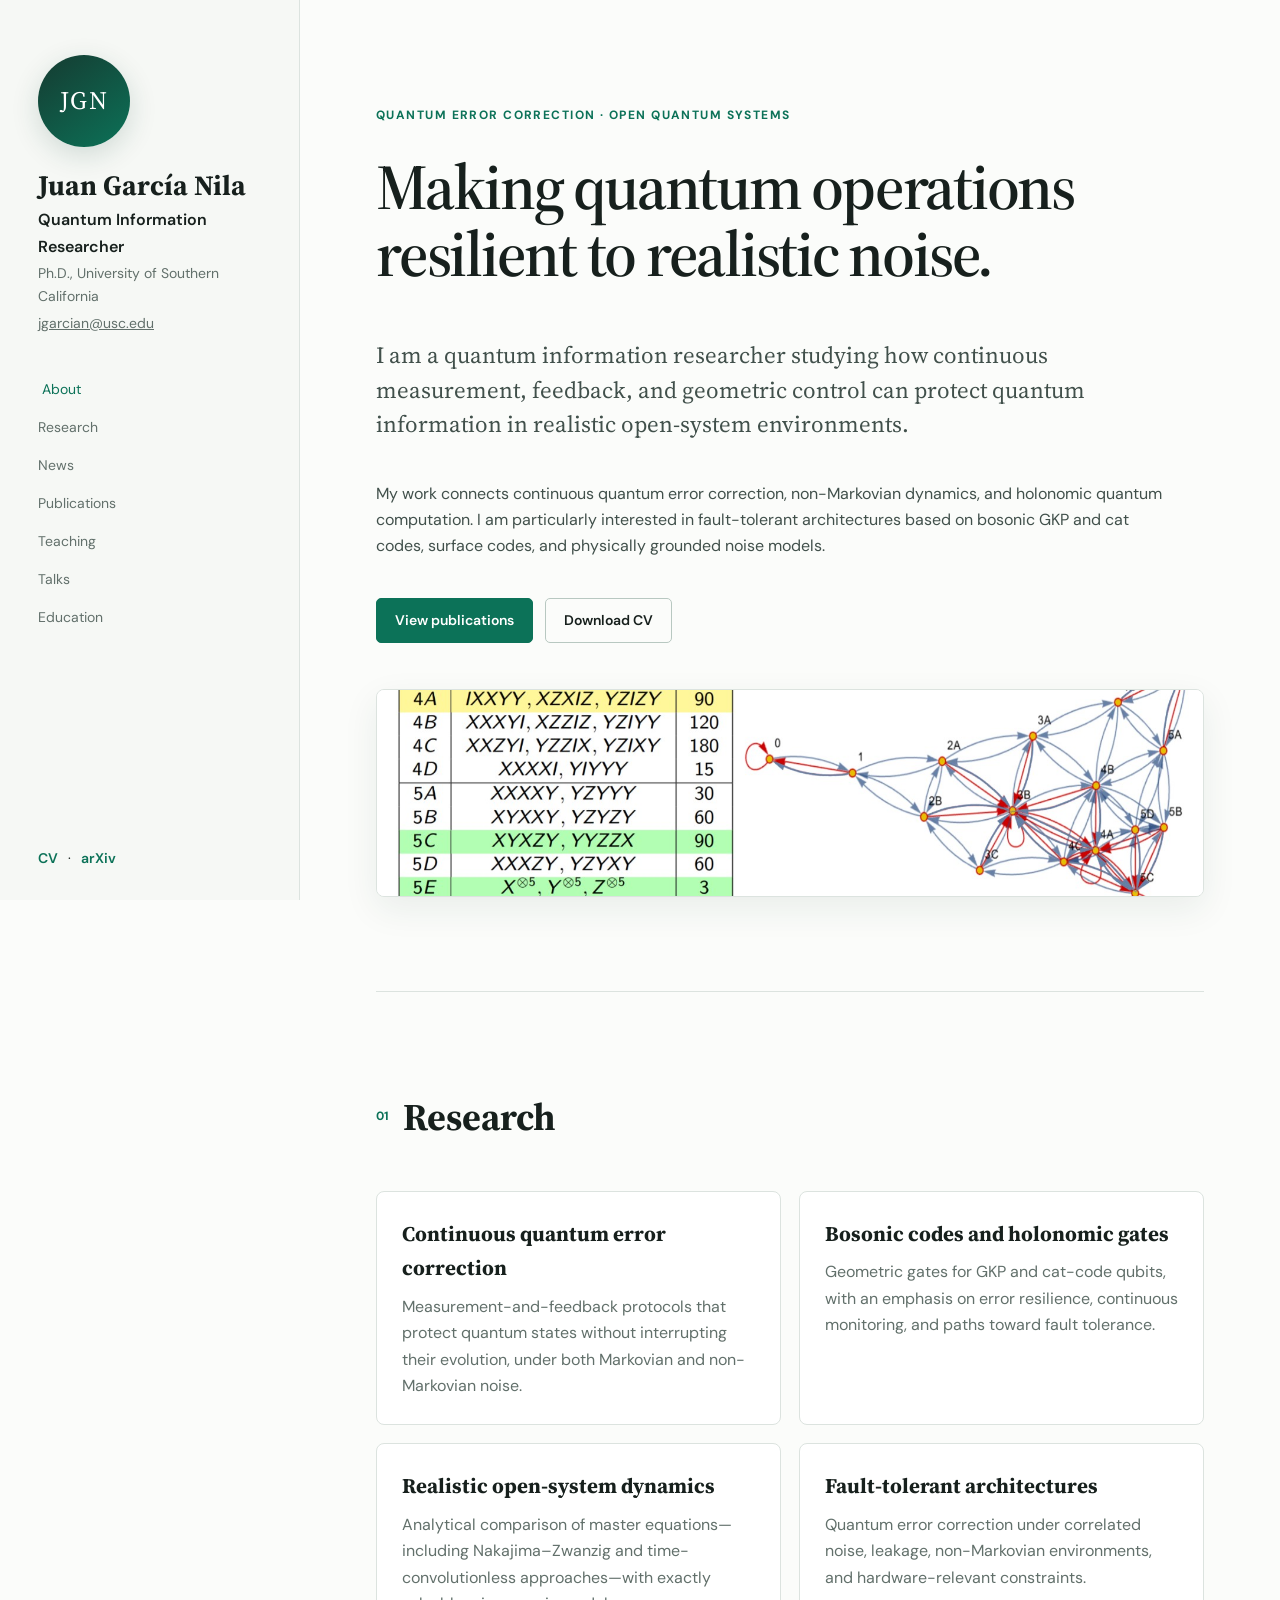
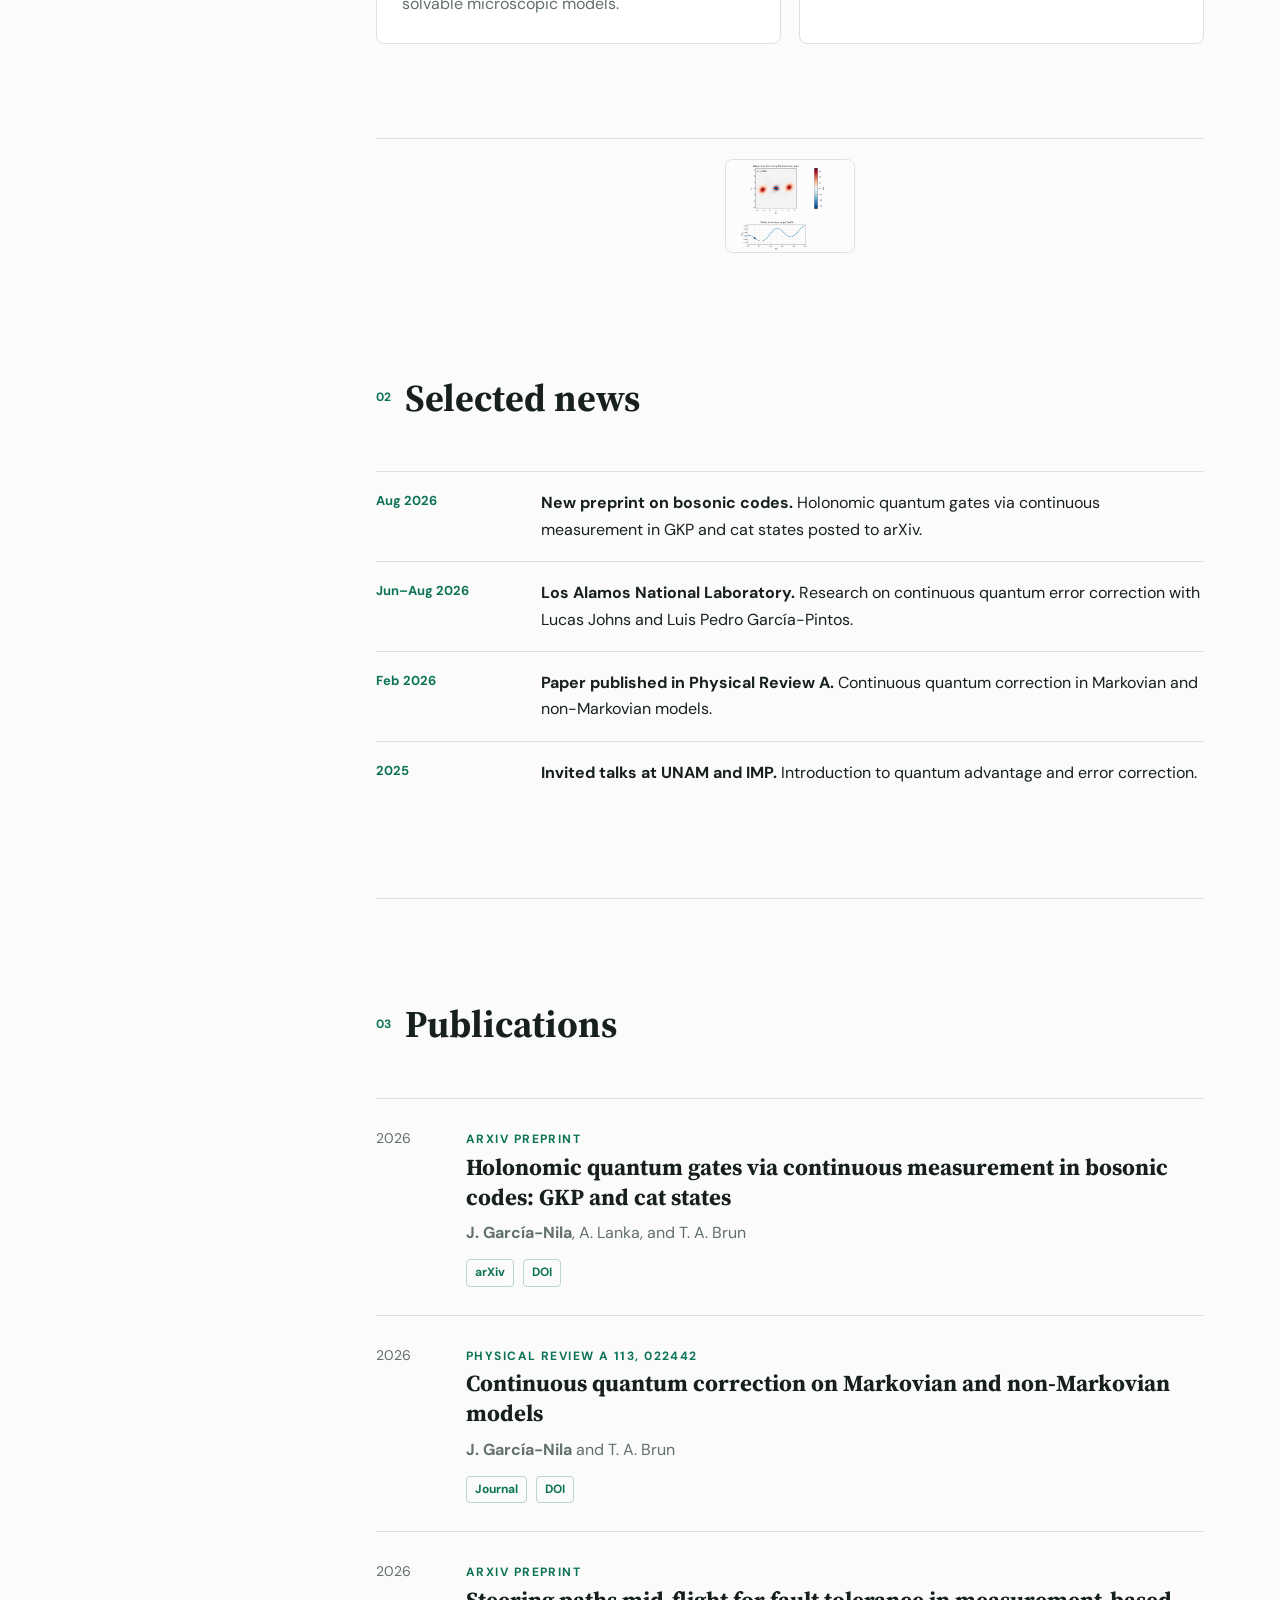
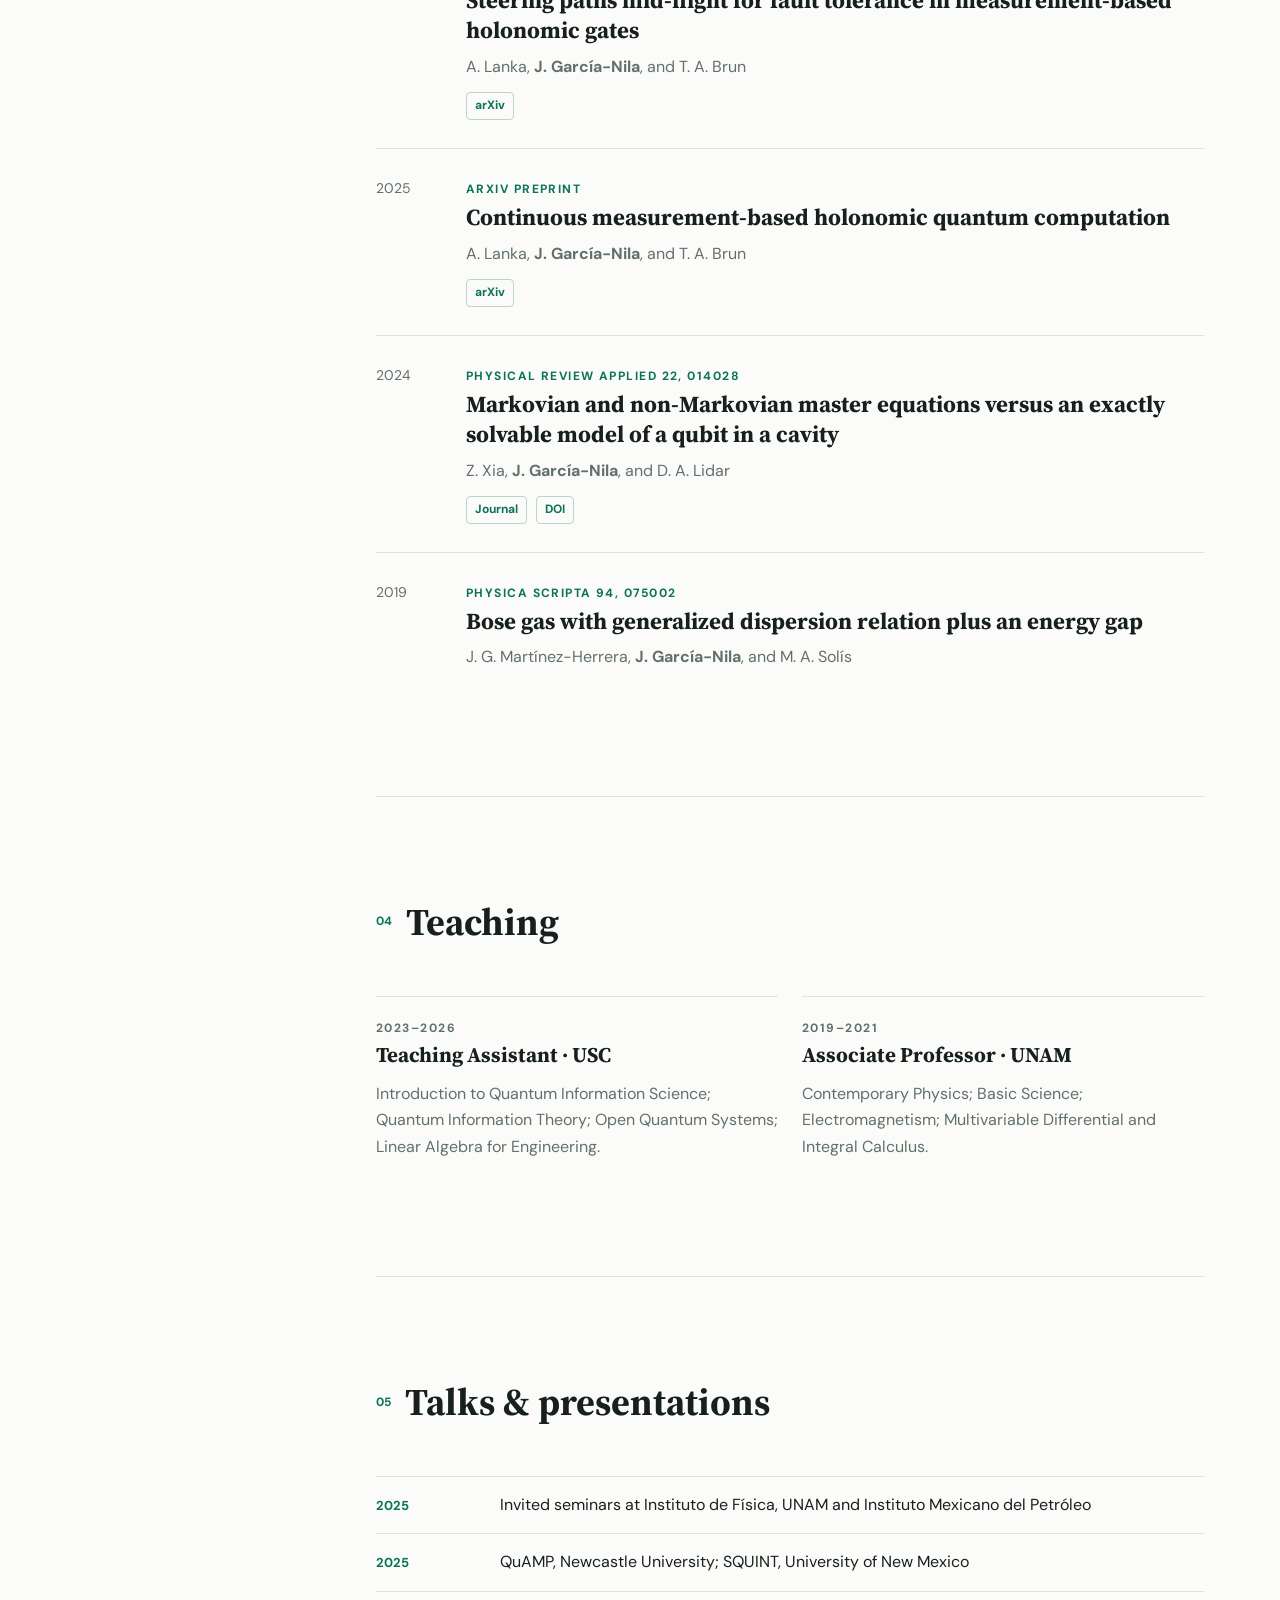
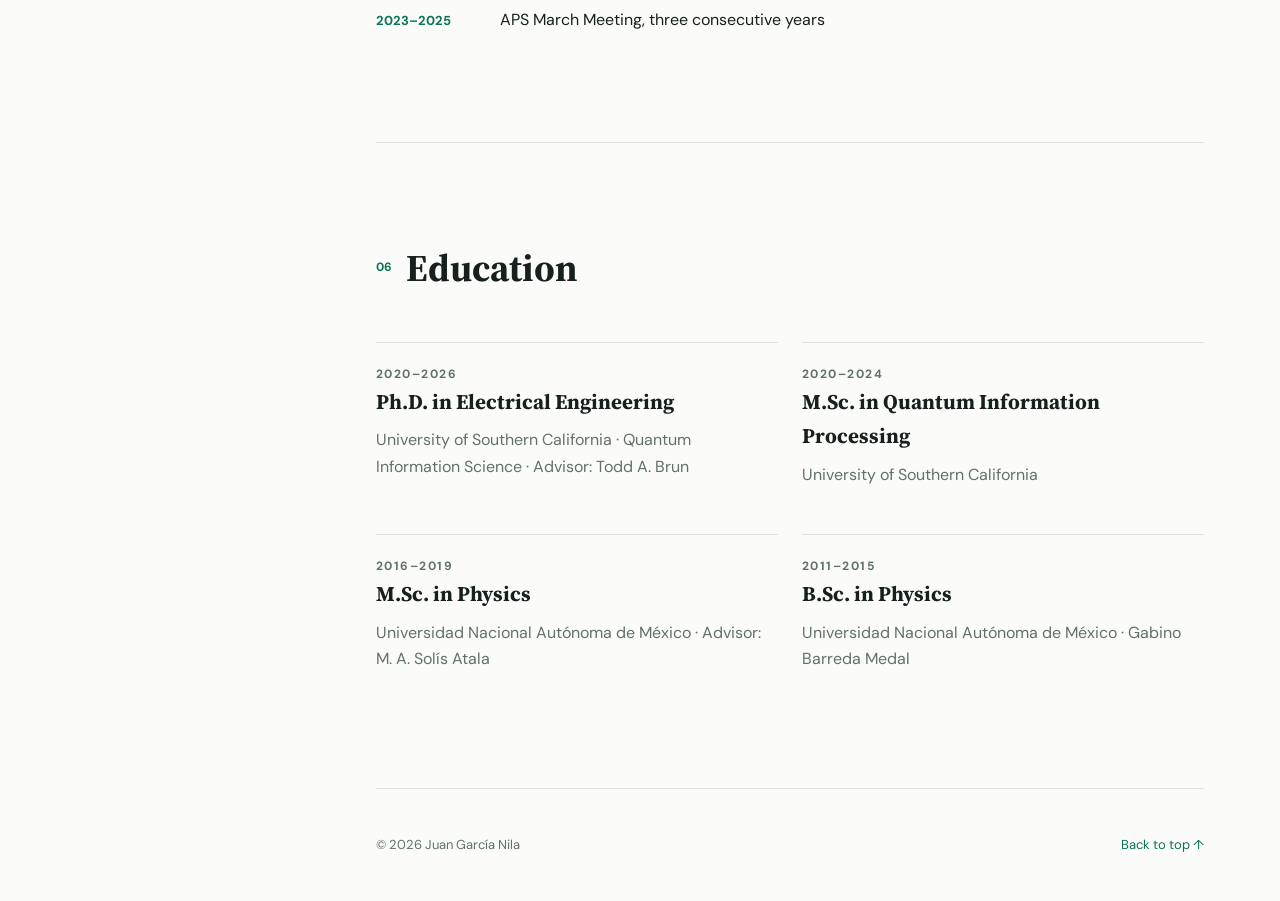
==== commit 5b2b6d18: "Update arXiv link to a search query" ====
--- a/index.html
+++ b/index.html
@@ -38,7 +38,7 @@
     <div class="sidebar-links">
       <a href="assets/Juan-Garcia-Nila-CV.pdf">CV</a>
       <span aria-hidden="true">·</span>
-      <a href="https://arxiv.org/a/garcianila_j_1.html">arXiv</a>
+      <a href="https://arxiv.org/search/?query=Garcia-Nila&searchtype=author&abstracts=show&order=-announced_date_first&size=50">arXiv</a>
     </div>
   </aside>
 
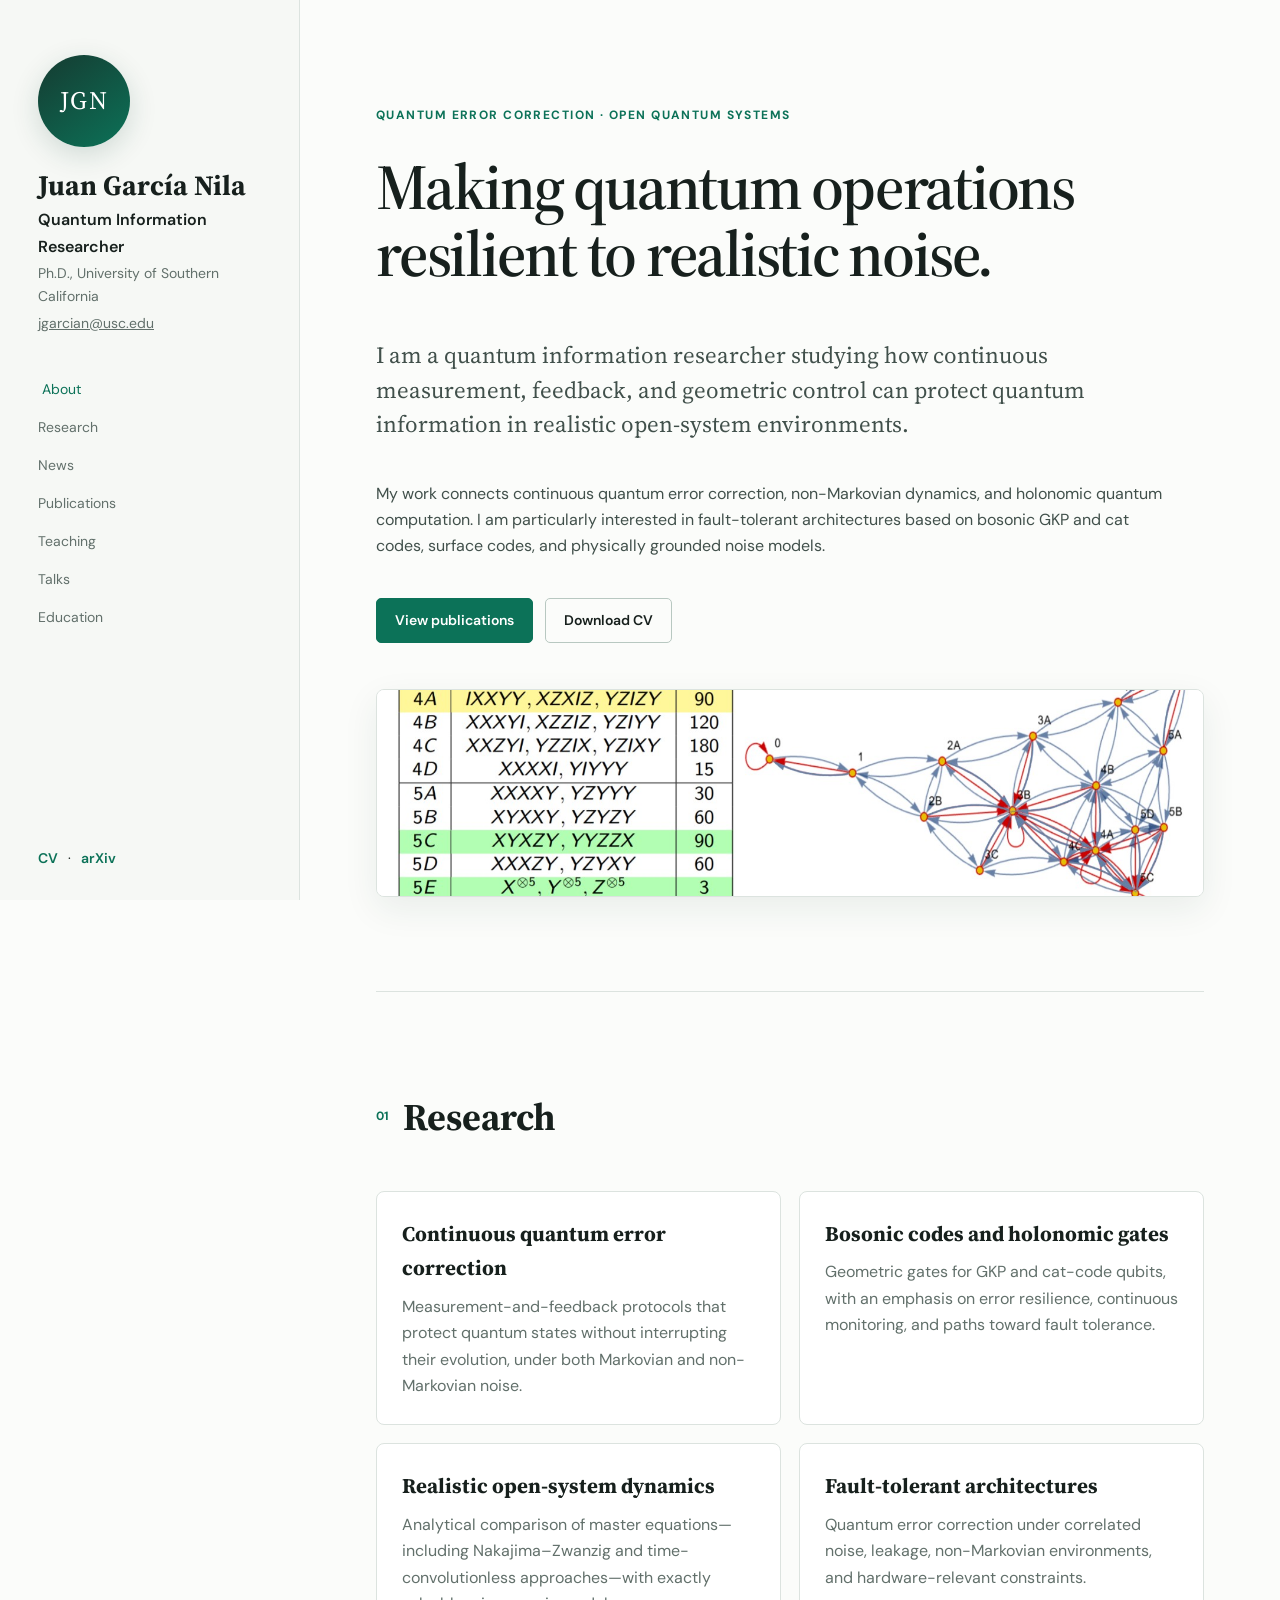
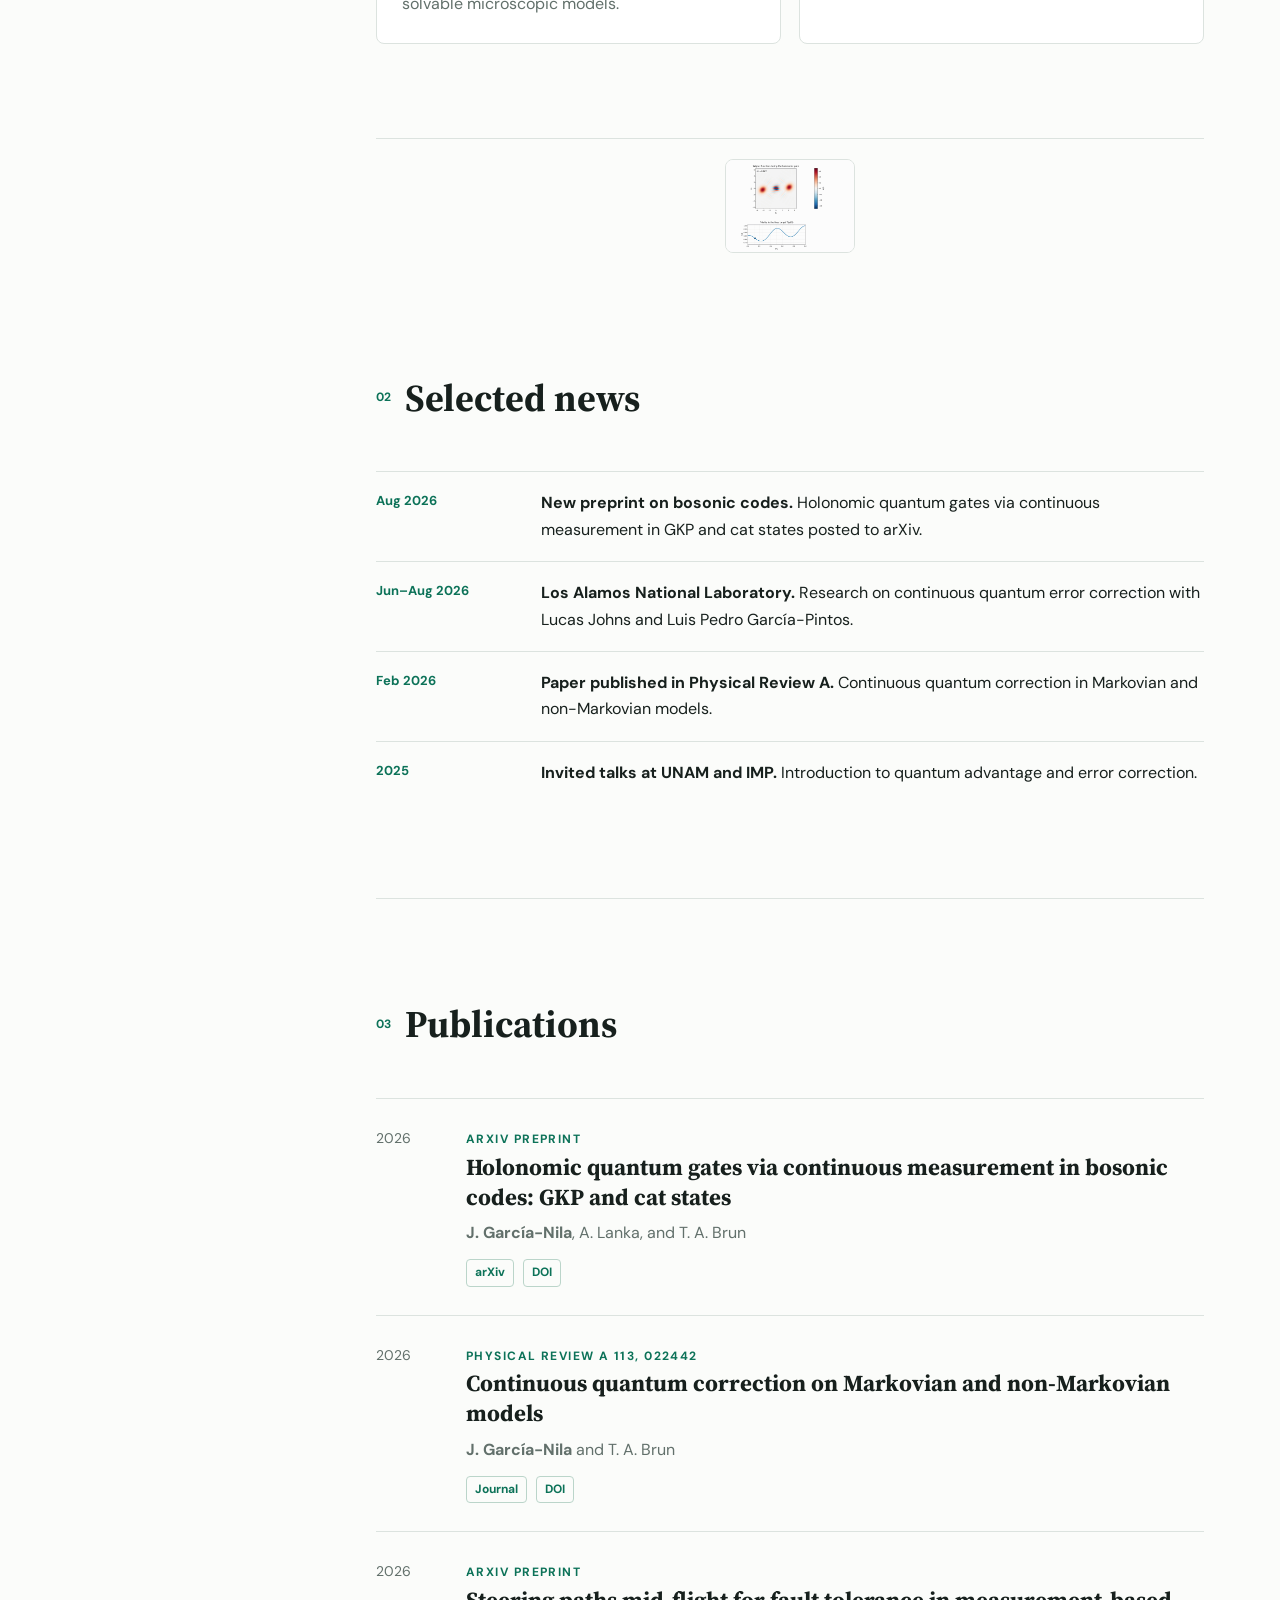
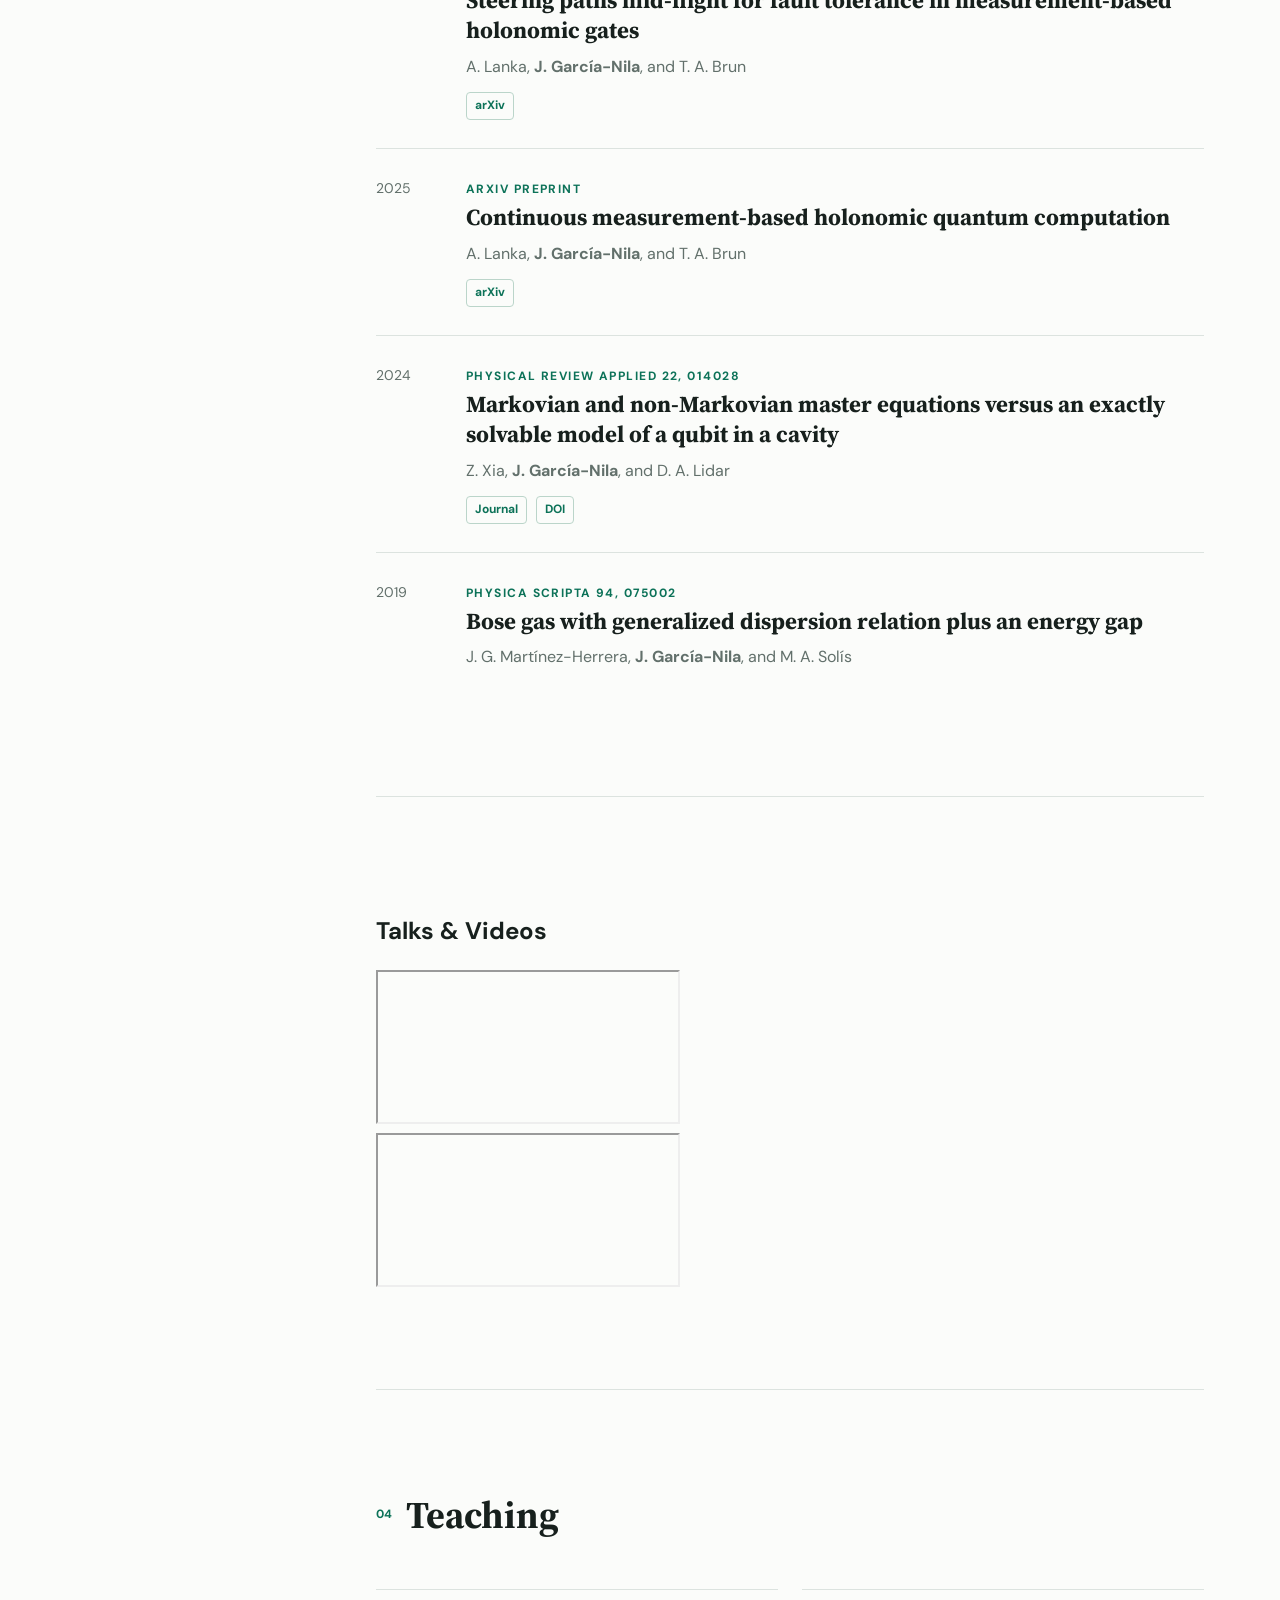
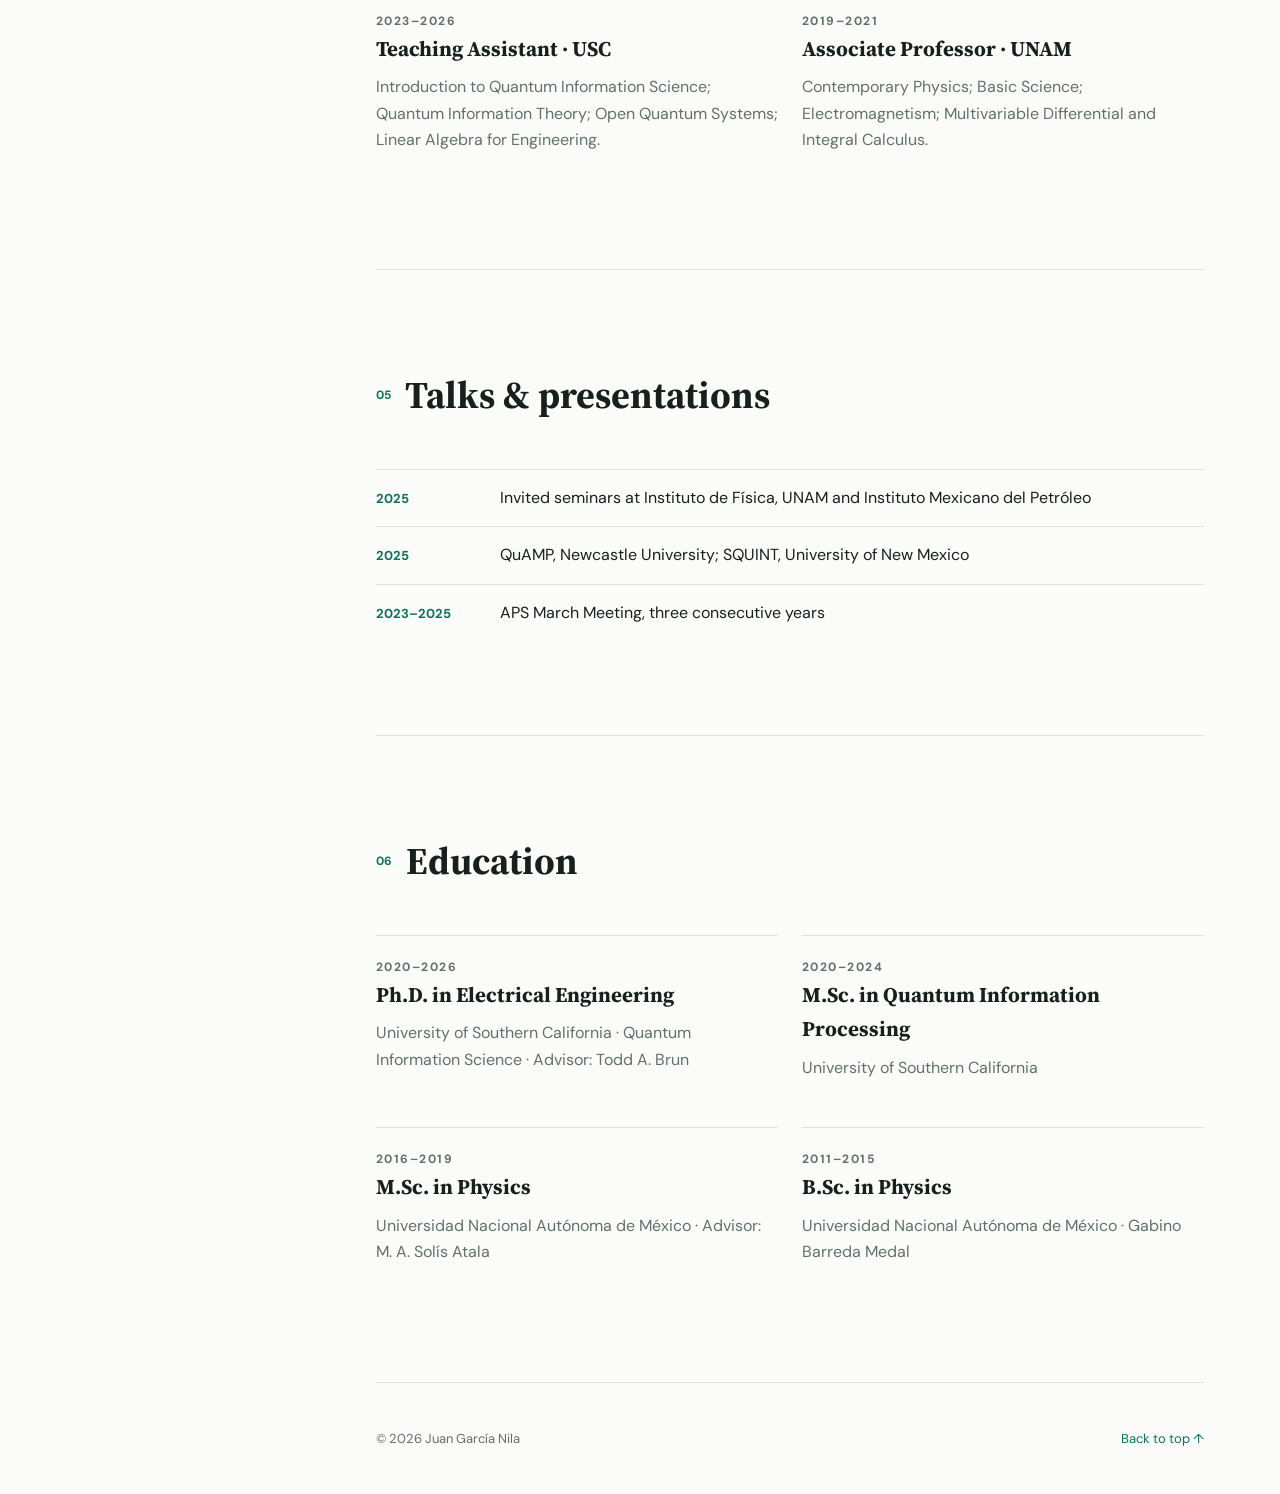
==== commit 101c1d27: "Add video section with embedded research talks Added a new section for videos with embedded YouTube " ====
--- a/index.html
+++ b/index.html
@@ -101,6 +101,43 @@
       </div>
     </section>
 
+
+
+
+
+
+    <section id="videos" class="section">
+        <div class="container">
+          <h2>Talks &amp; Videos</h2>
+      
+          <div class="video-grid">
+            <article class="video-card">
+              <div class="video-wrapper">
+                <iframe
+                  src="https://www.youtube-nocookie.com/embed/pz_71Y5T0DE"
+                  title="Research talk by Juan Garcia Nila"
+                  loading="lazy"
+                  allow="accelerometer; autoplay; clipboard-write; encrypted-media; gyroscope; picture-in-picture; web-share"
+                  allowfullscreen>
+                </iframe>
+              </div>
+            </article>
+      
+            <article class="video-card">
+              <div class="video-wrapper">
+                <iframe
+                  src="https://www.youtube-nocookie.com/embed/-LS7IR2Mvj4"
+                  title="Research presentation by Juan Garcia Nila"
+                  loading="lazy"
+                  allow="accelerometer; autoplay; clipboard-write; encrypted-media; gyroscope; picture-in-picture; web-share"
+                  allowfullscreen>
+                </iframe>
+              </div>
+            </article>
+          </div>
+        </div>
+      </section>
+    
     <section id="teaching" class="section">
       <div class="section-heading"><span>04</span><h2>Teaching</h2></div>
       <div class="split-list">
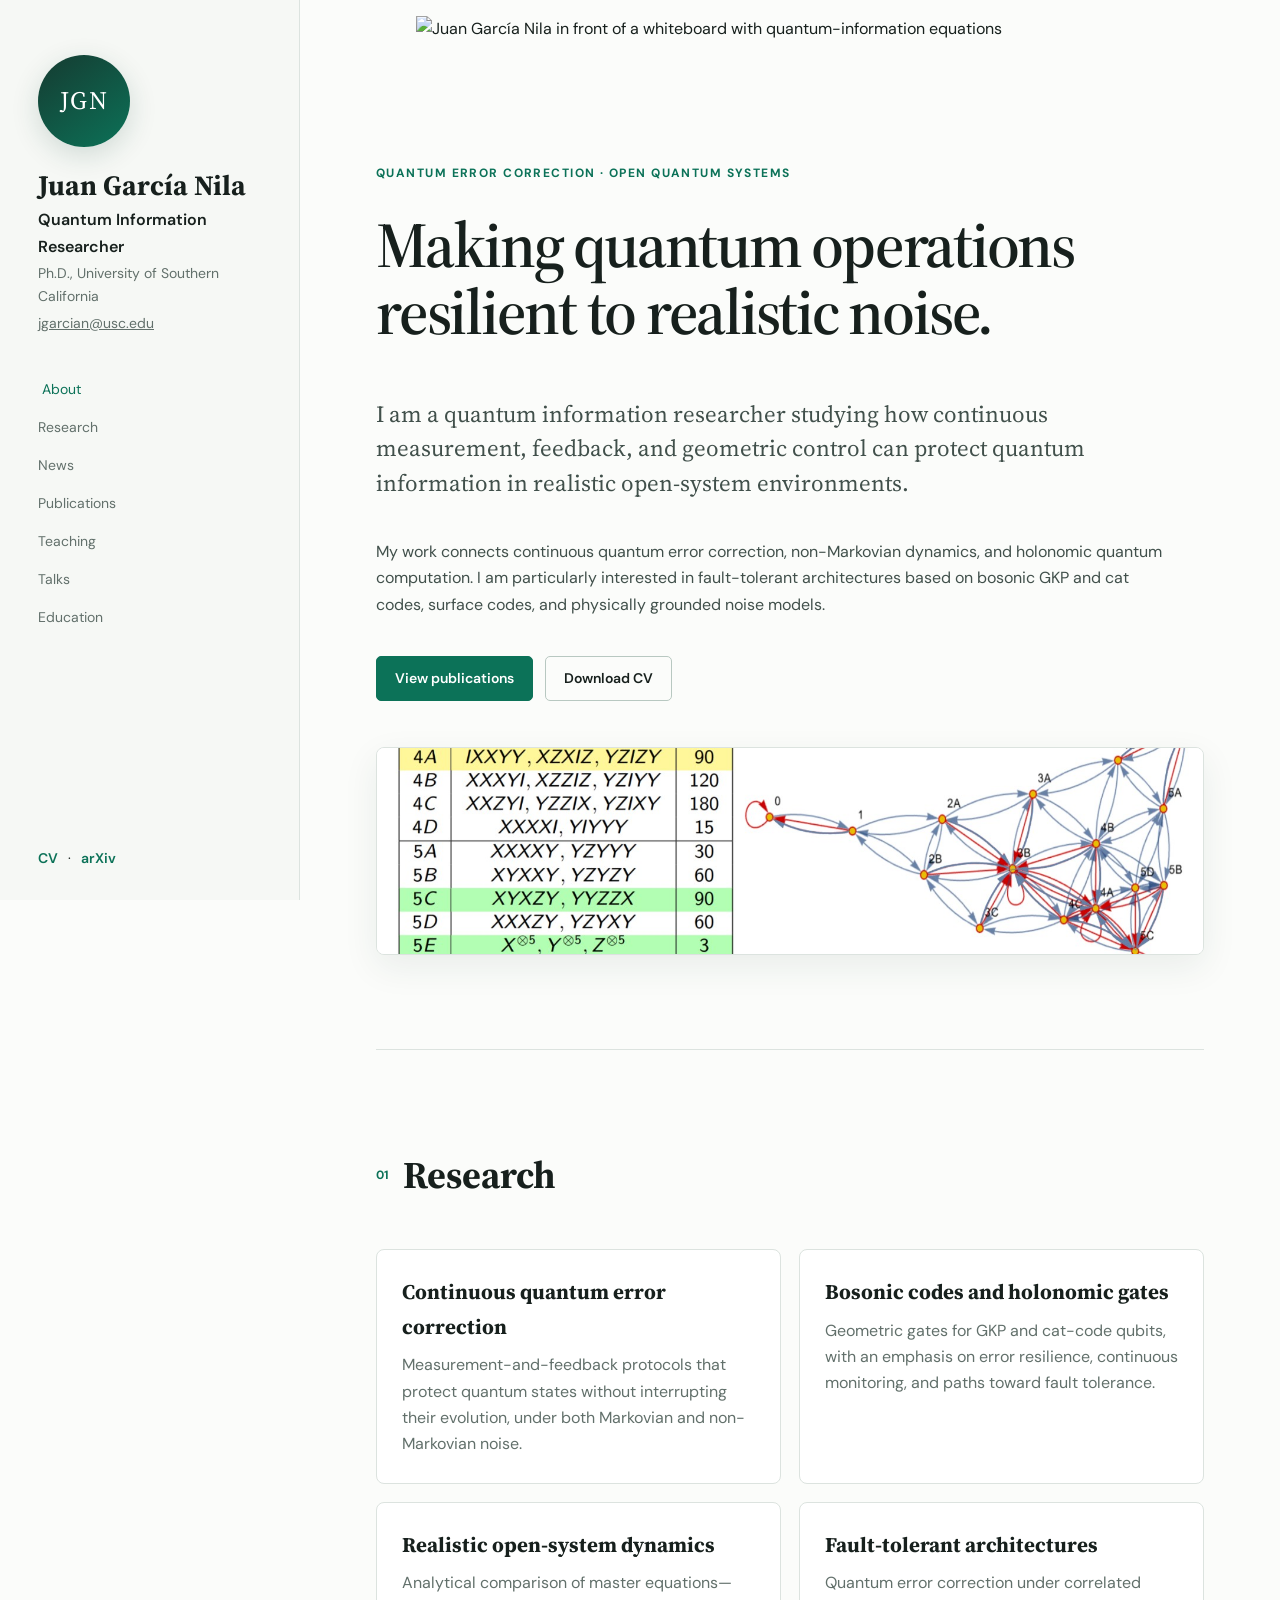
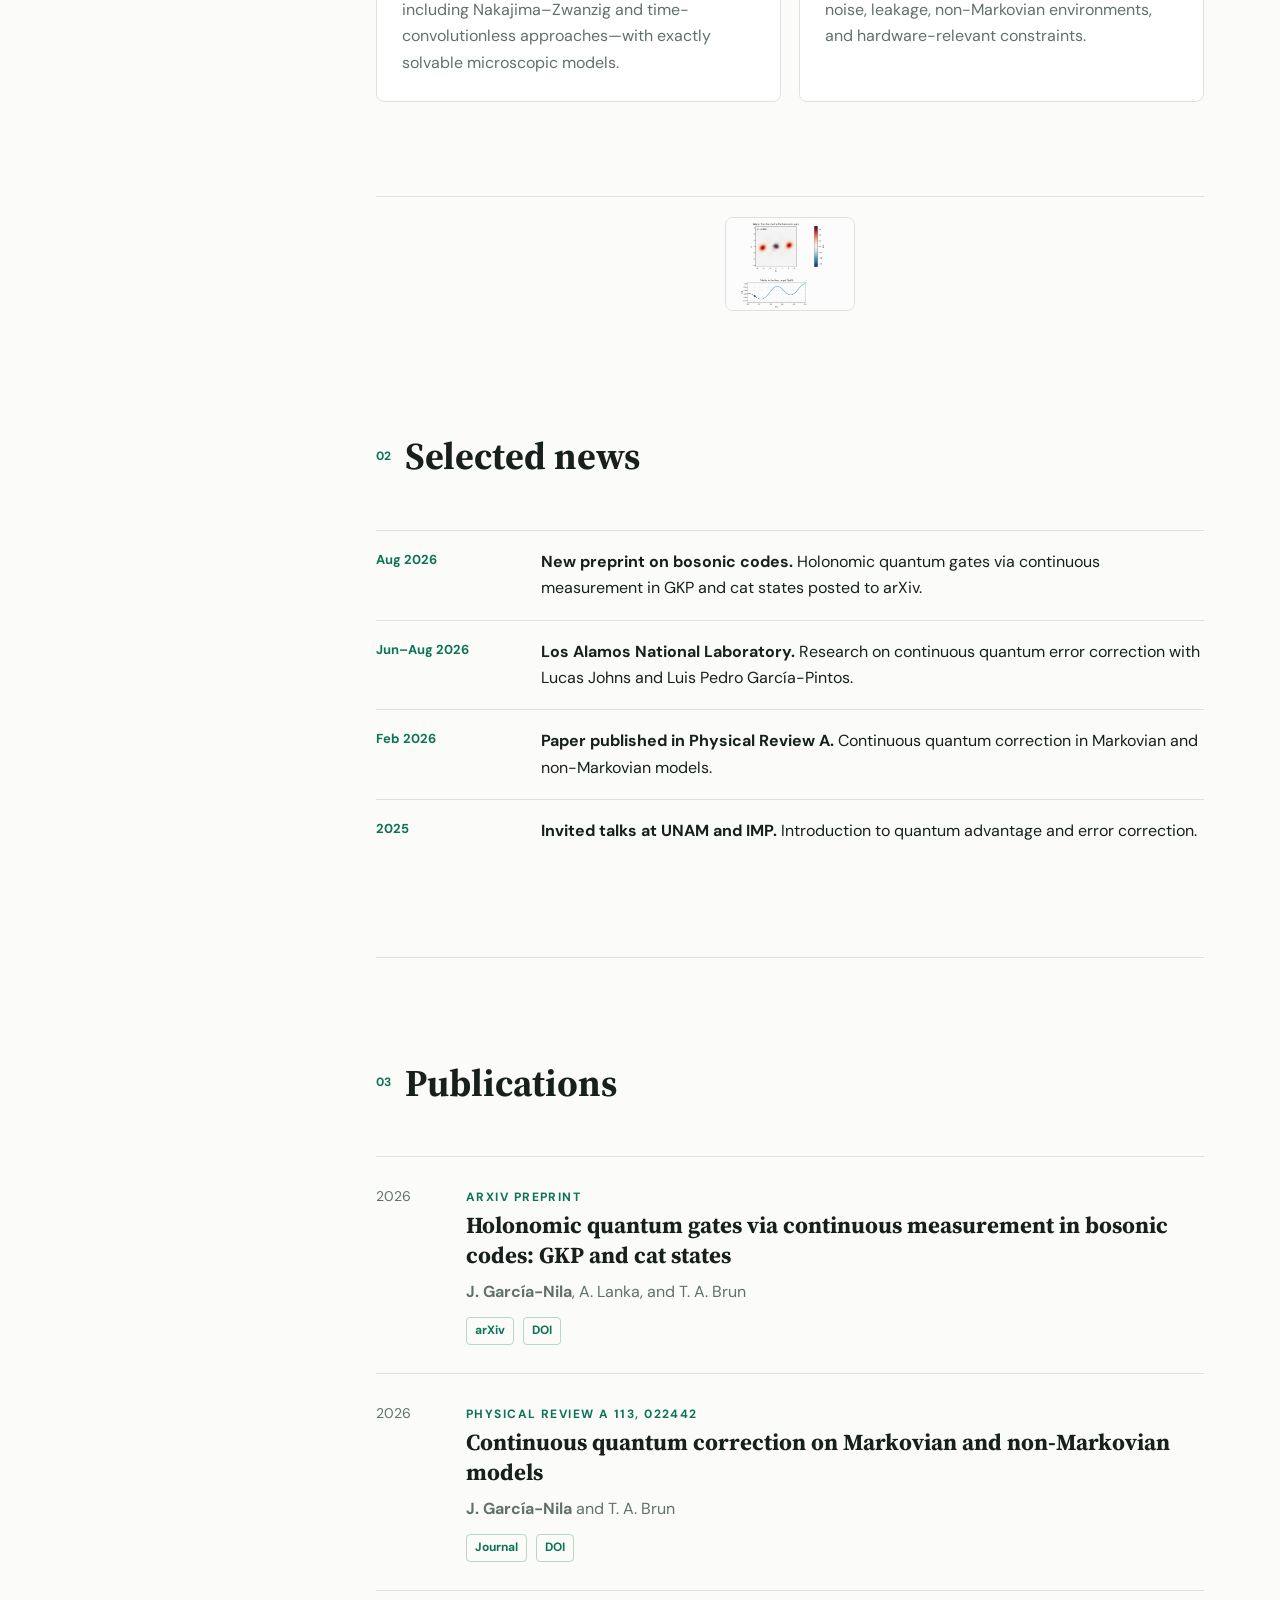
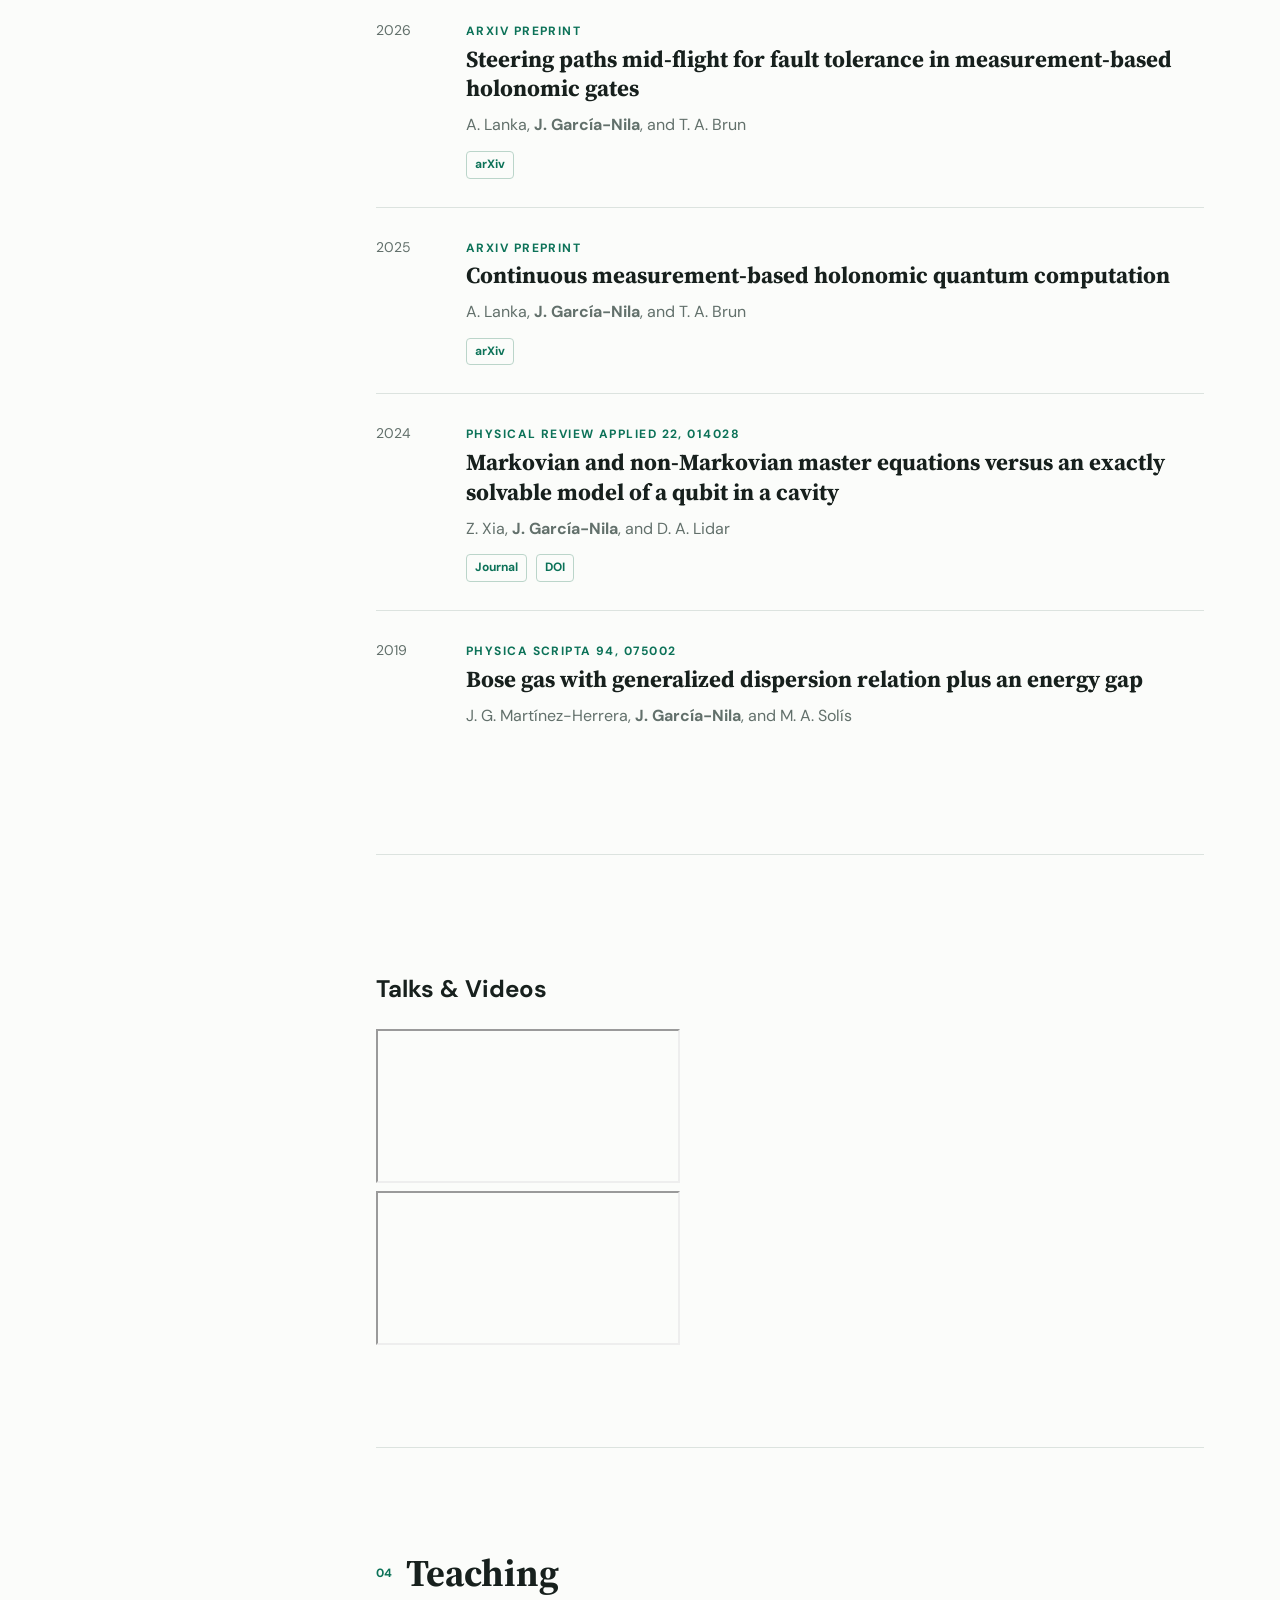
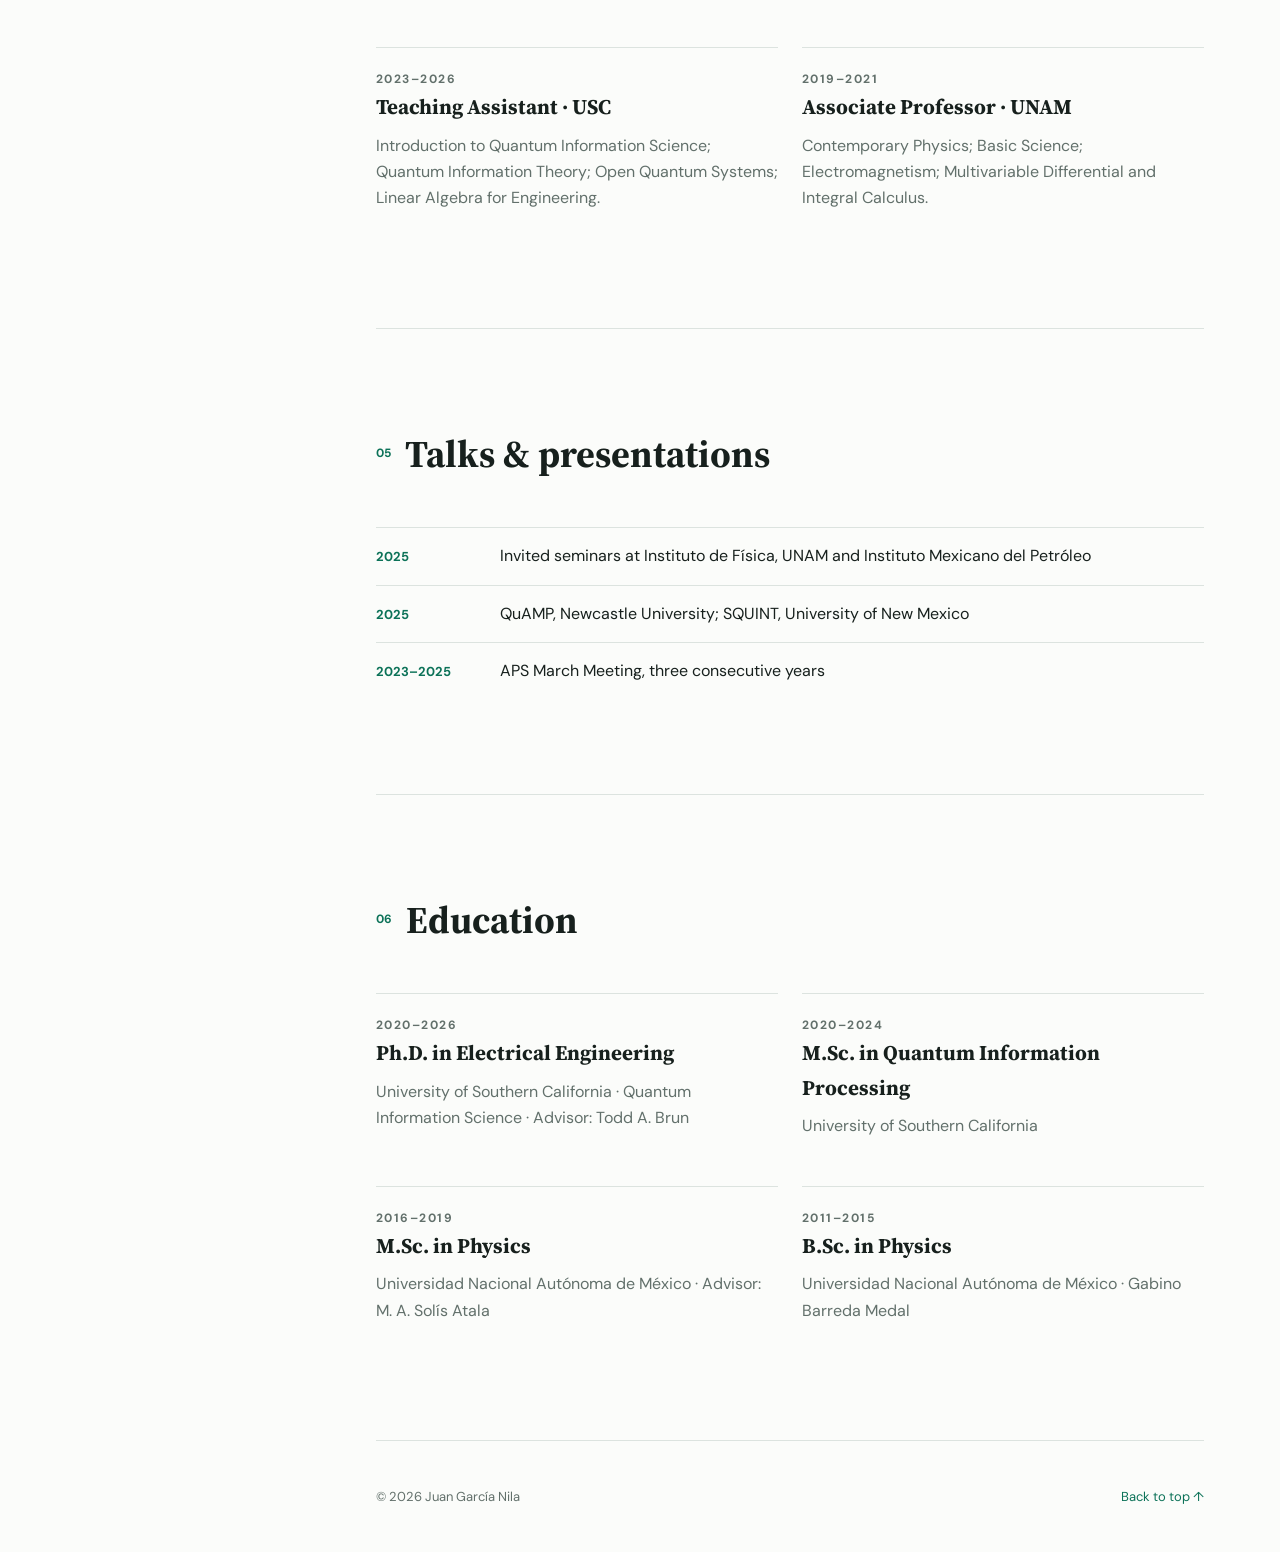
==== commit 6d9b482c: "Insert research photo in the main section Added a figure element with an image related to quantum re" ====
--- a/index.html
+++ b/index.html
@@ -43,6 +43,12 @@
   </aside>
 
   <main>
+    <figure class="research-photo">
+      <img
+        src="assets/research-photo.png"
+        alt="Juan García Nila in front of a whiteboard with quantum-information equations"
+      >
+    </figure>
     <section id="about" class="hero section">
       <p class="eyebrow">Quantum error correction · Open quantum systems</p>
       <h2>Making quantum operations resilient to realistic noise.</h2>
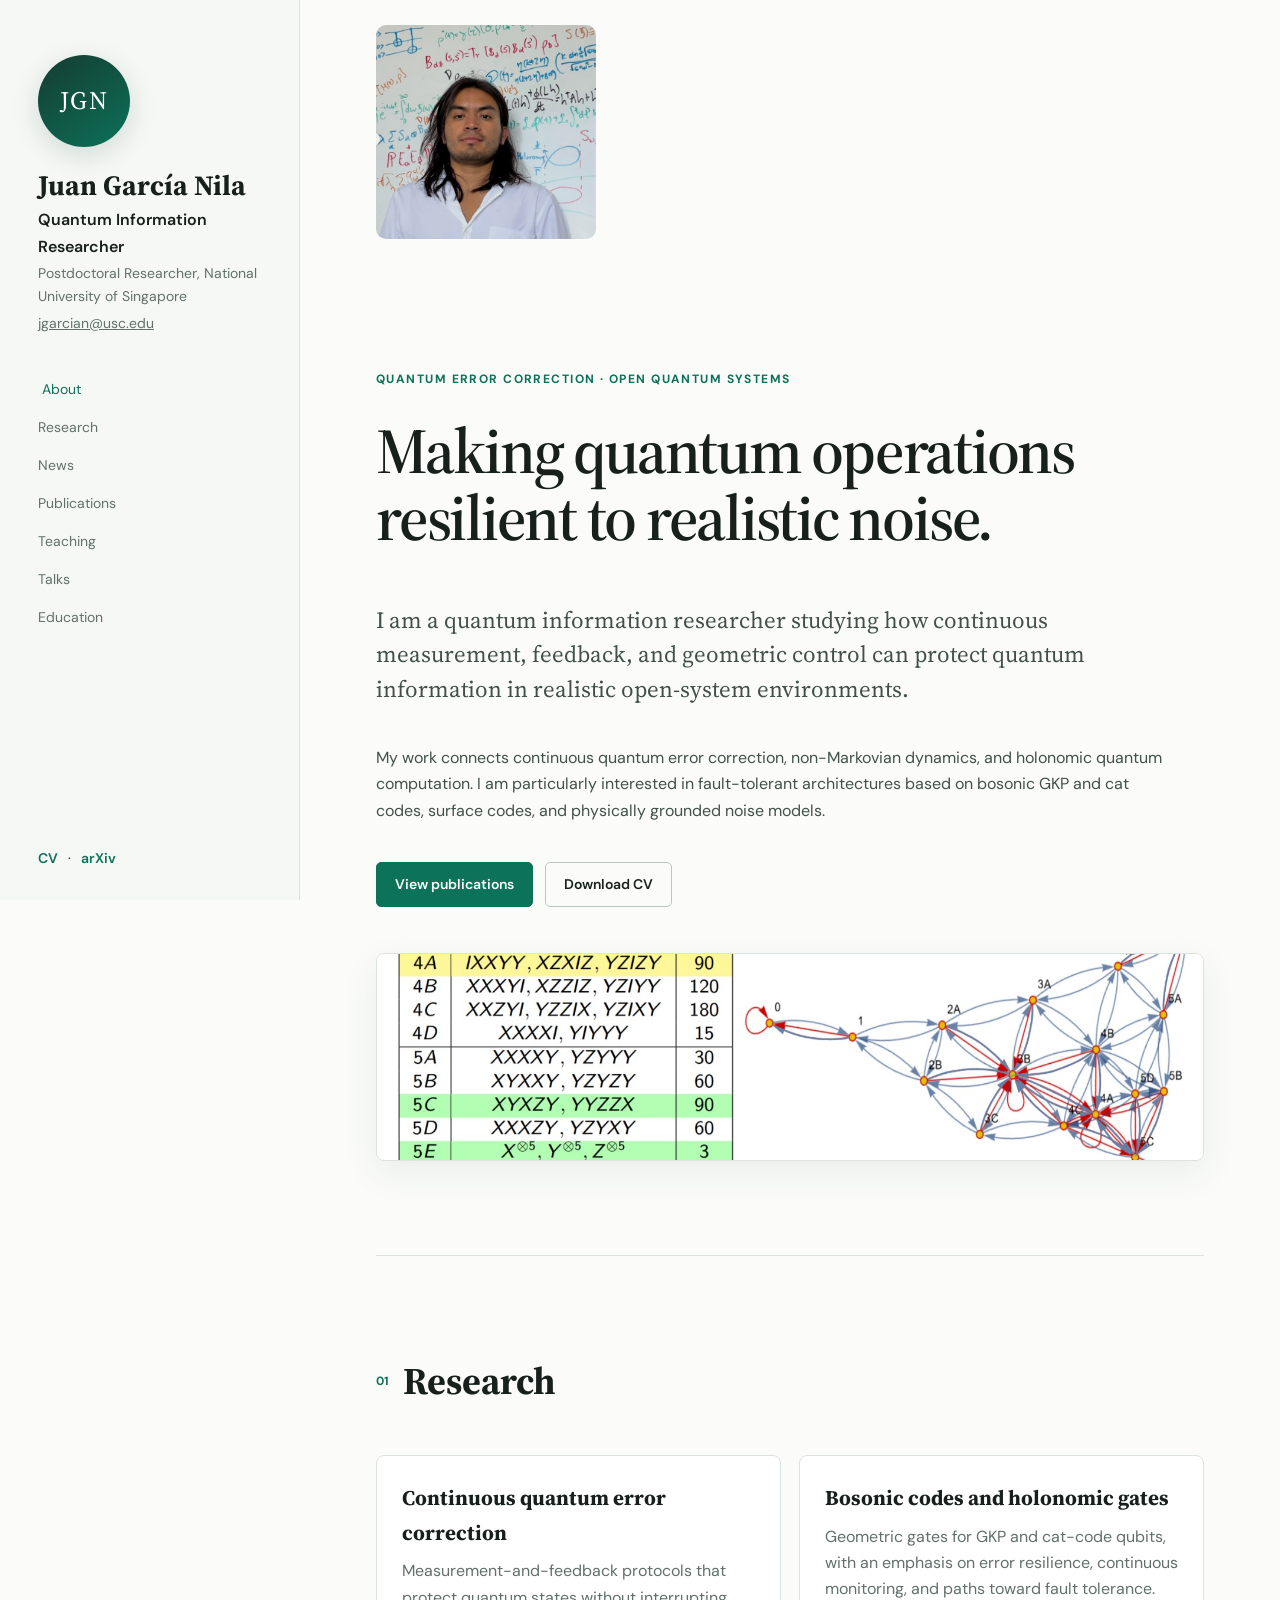
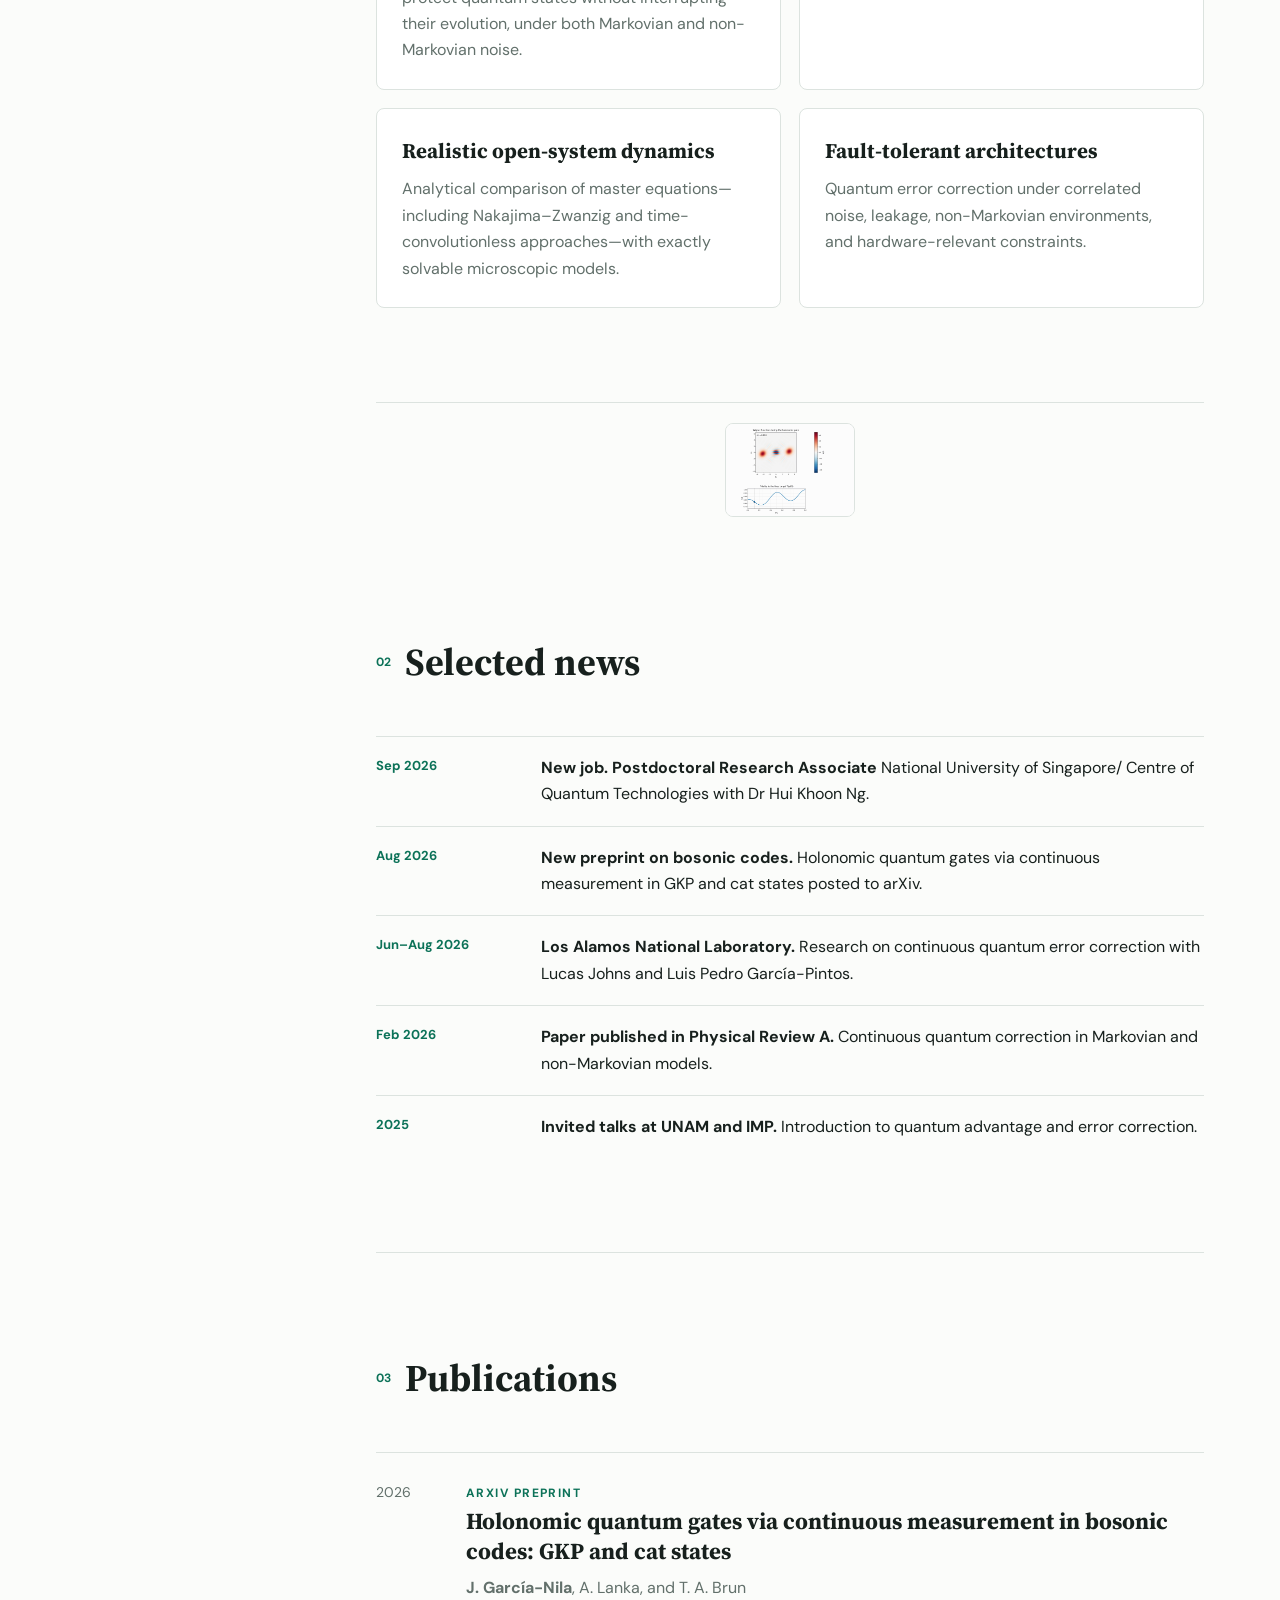
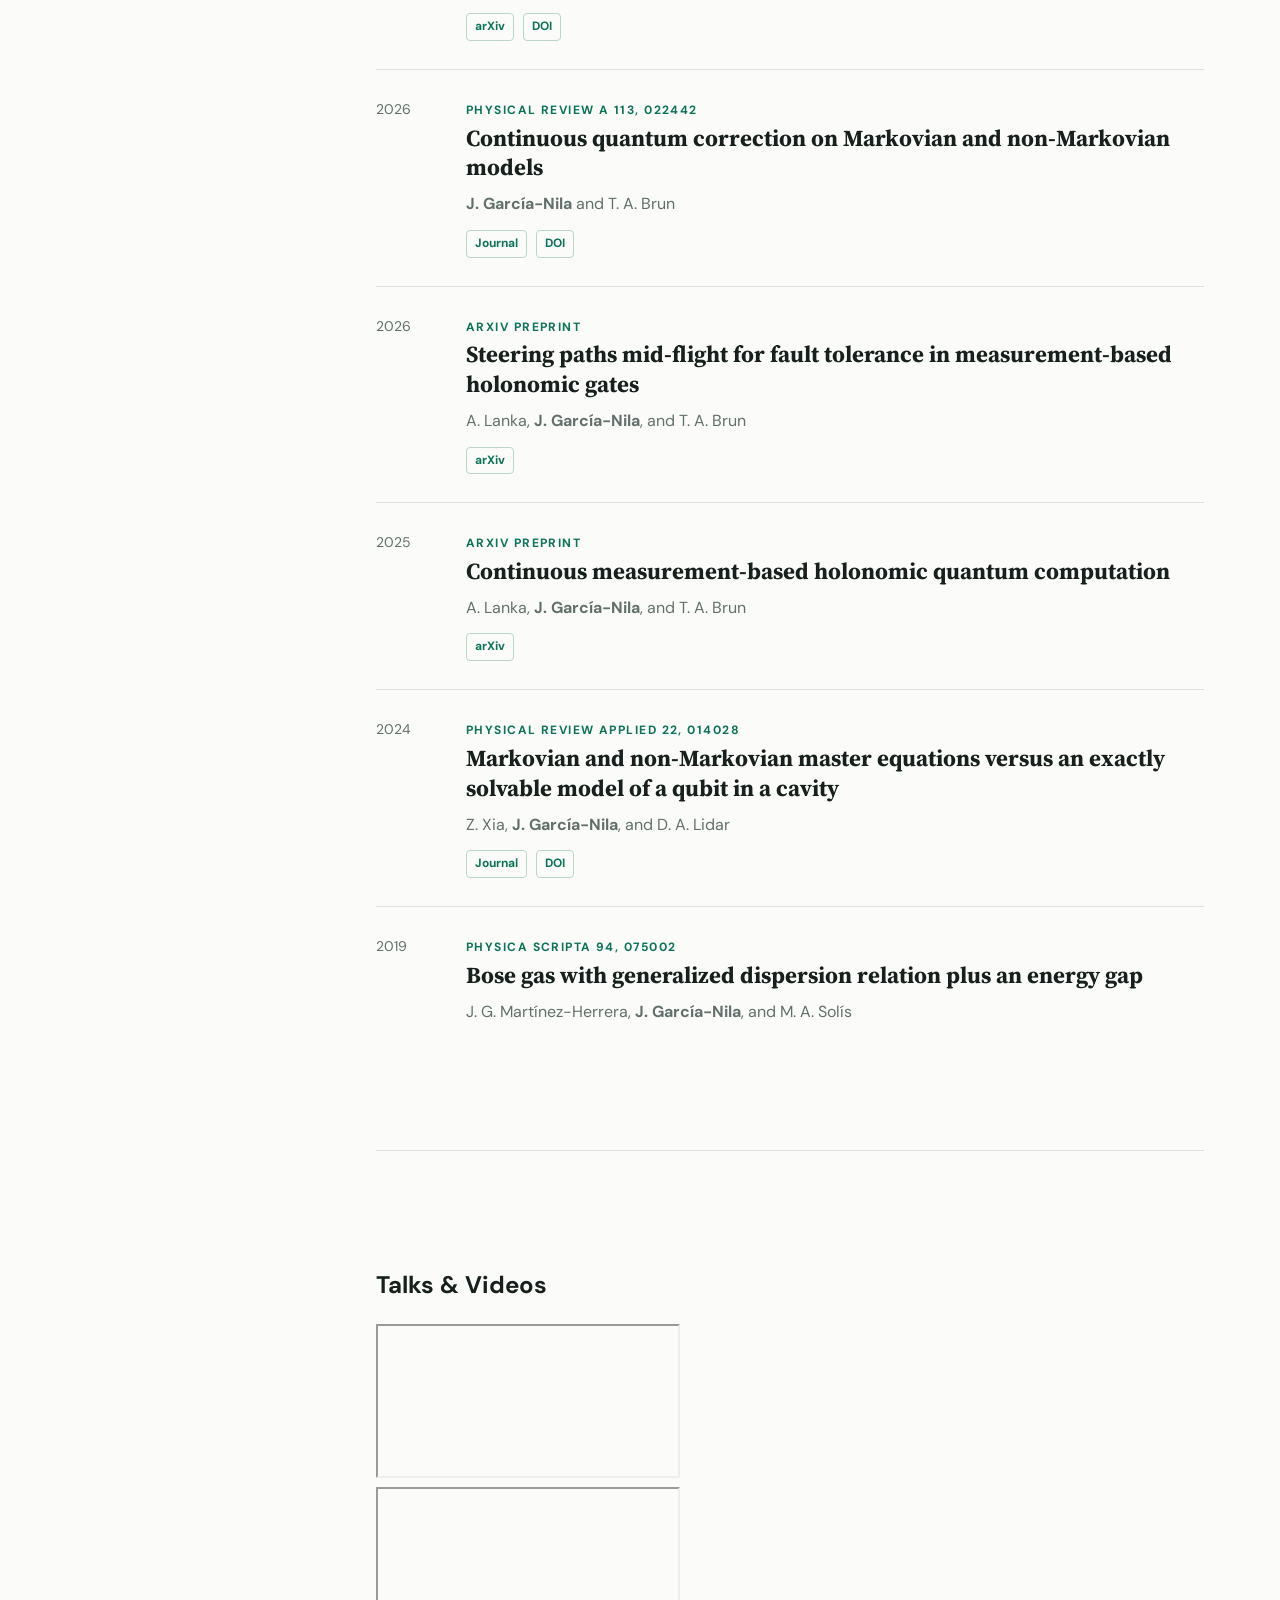
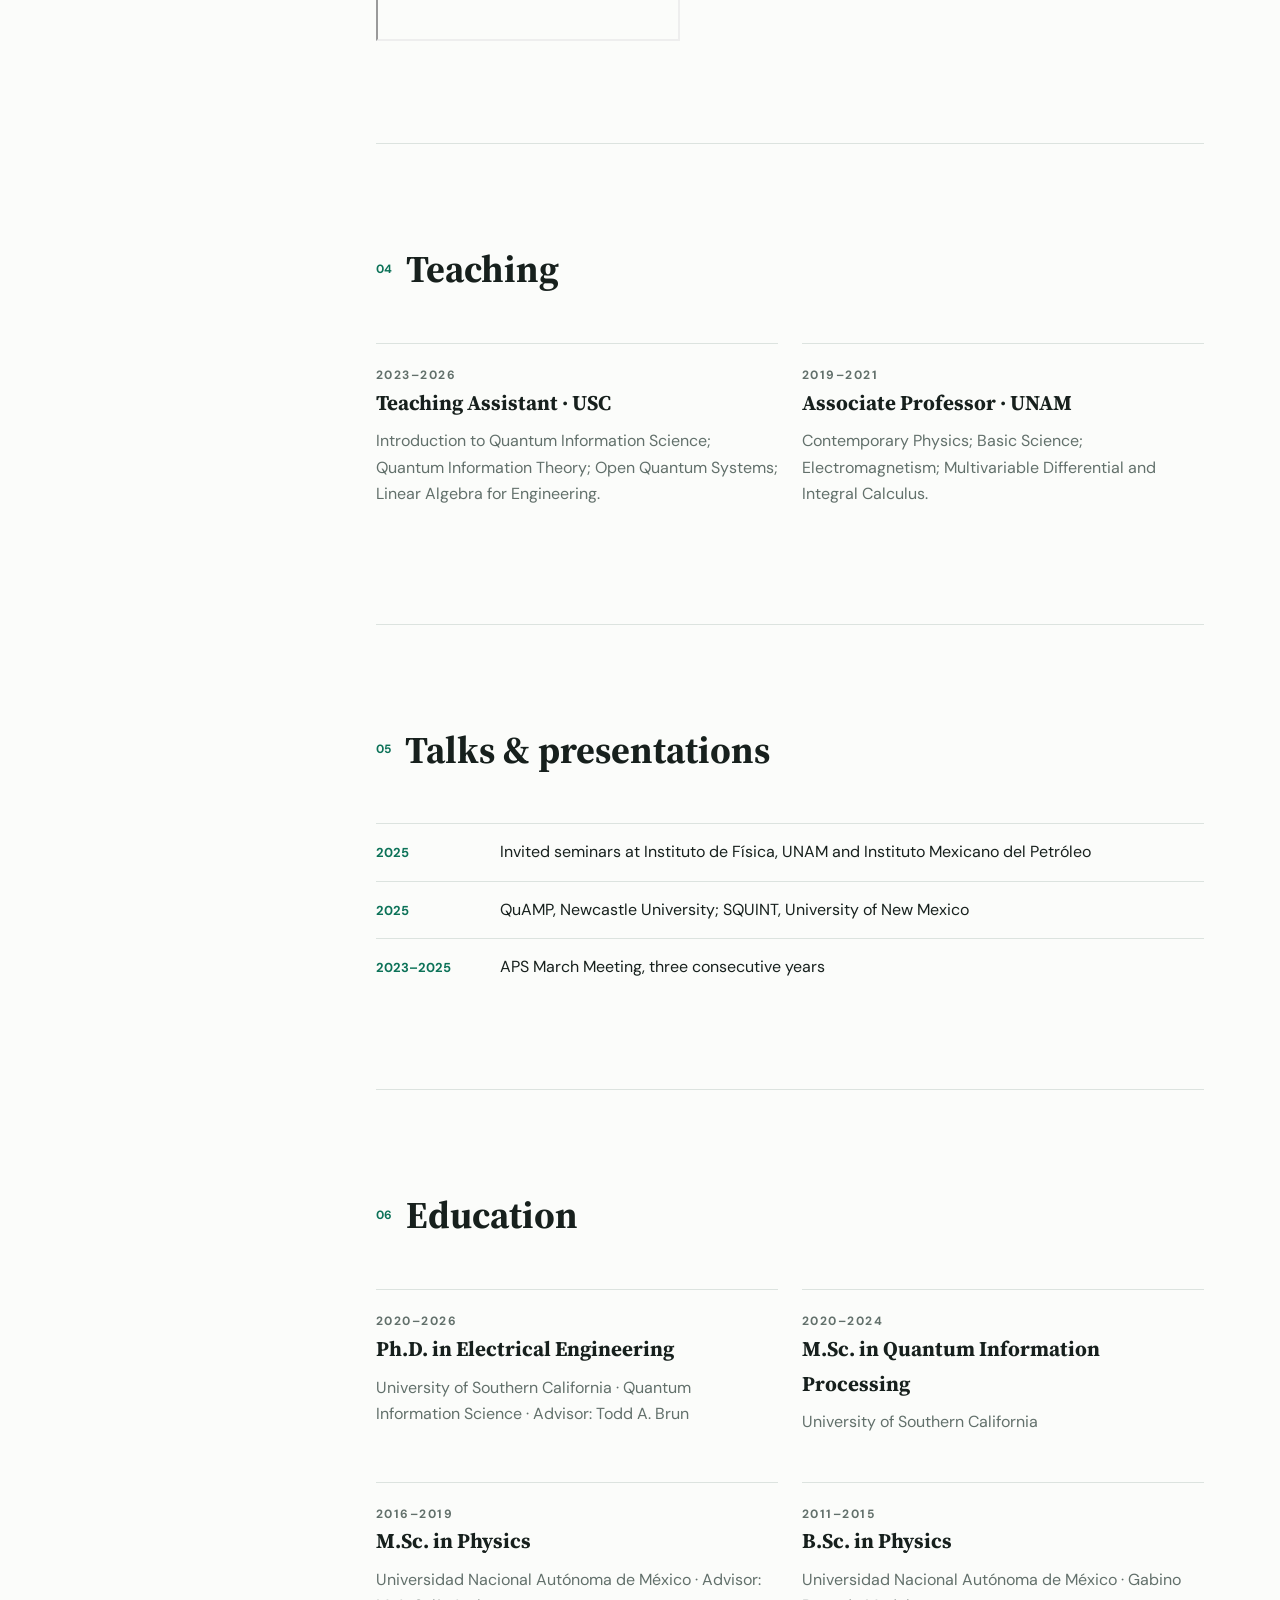
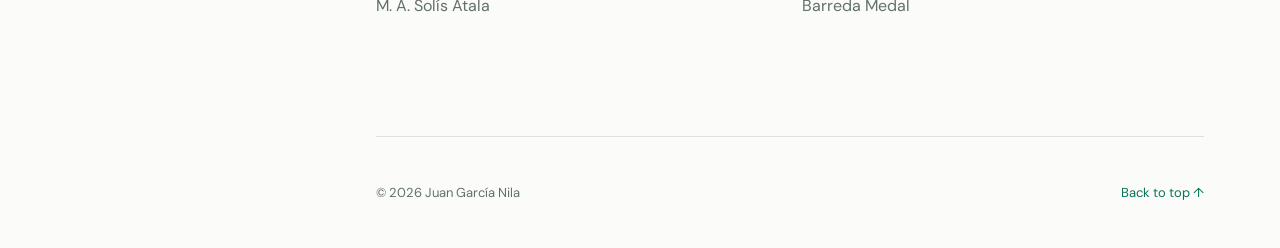
==== commit 8c528edd: "Update affiliation and add new job entry" ====
--- a/index.html
+++ b/index.html
@@ -21,7 +21,7 @@
       <div class="portrait" aria-label="Profile photo placeholder"><span>JGN</span></div>
       <h1>Juan García Nila</h1>
       <p class="role">Quantum Information Researcher</p>
-      <p class="affiliation">Ph.D., University of Southern California</p>
+      <p class="affiliation">Postdoctoral Researcher, National University of Singapore</p>
       <a class="email" href="mailto:jgarcian@usc.edu">jgarcian@usc.edu</a>
     </div>
 
@@ -88,6 +88,7 @@
     <section id="news" class="section">
       <div class="section-heading"><span>02</span><h2>Selected news</h2></div>
       <ul class="timeline">
+        <li><time>Sep 2026</time><div><strong>New job. Postdoctoral Research Associate</strong> National University of Singapore/ Centre of Quantum Technologies with Dr Hui Khoon Ng.</div></li>
         <li><time>Aug 2026</time><div><strong>New preprint on bosonic codes.</strong> Holonomic quantum gates via continuous measurement in GKP and cat states posted to arXiv.</div></li>
         <li><time>Jun–Aug 2026</time><div><strong>Los Alamos National Laboratory.</strong> Research on continuous quantum error correction with Lucas Johns and Luis Pedro García-Pintos.</div></li>
         <li><time>Feb 2026</time><div><strong>Paper published in Physical Review A.</strong> Continuous quantum correction in Markovian and non-Markovian models.</div></li>
--- a/styles.css
+++ b/styles.css
@@ -25,4 +25,18 @@
   font-size: 12px;
   line-height: 1.4;
   border-top: 1px solid var(--line);
-}+}
+
+.research-photo {
+  width: 220px !important;
+  max-width: 220px !important;
+  margin: 25px 0 !important;
+  overflow: hidden;
+  border-radius: 10px;
+}
+
+.research-photo img {
+  display: block;
+  width: 220px !important;
+  height: auto !important;
+}
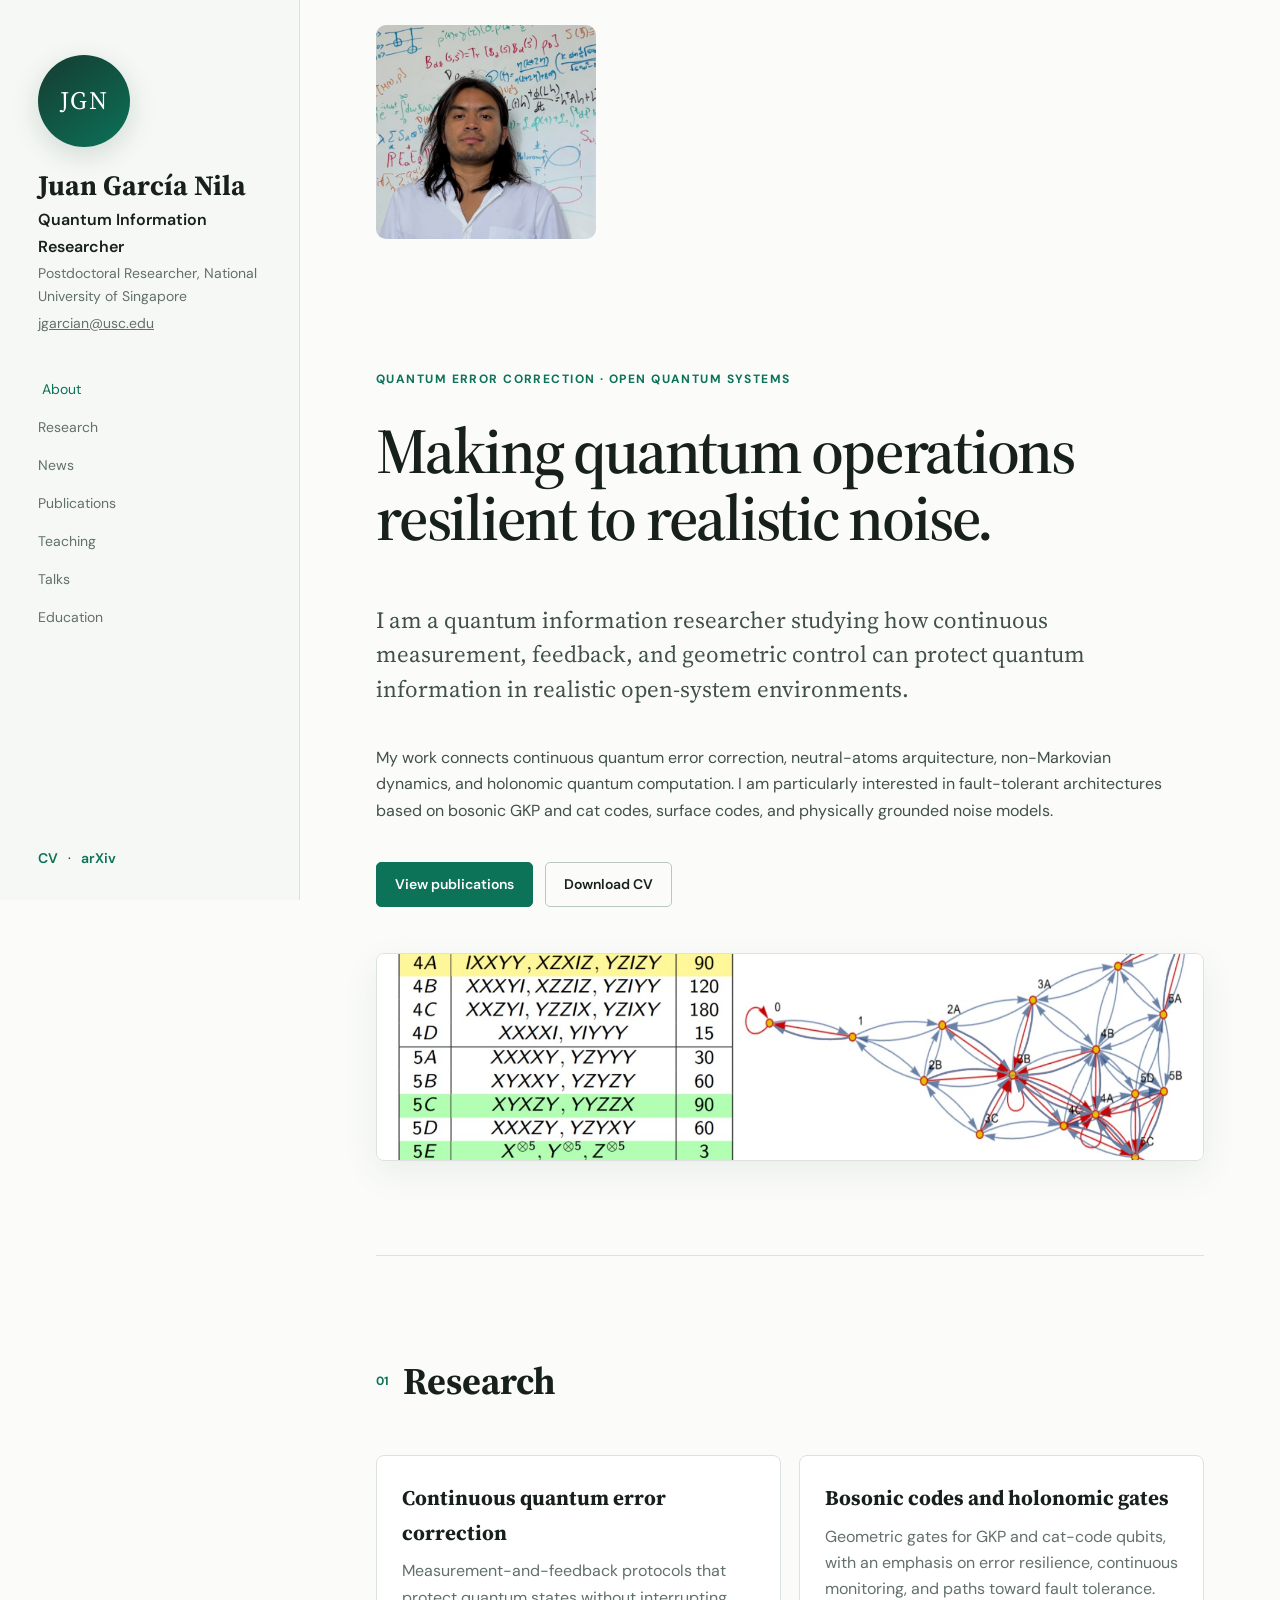
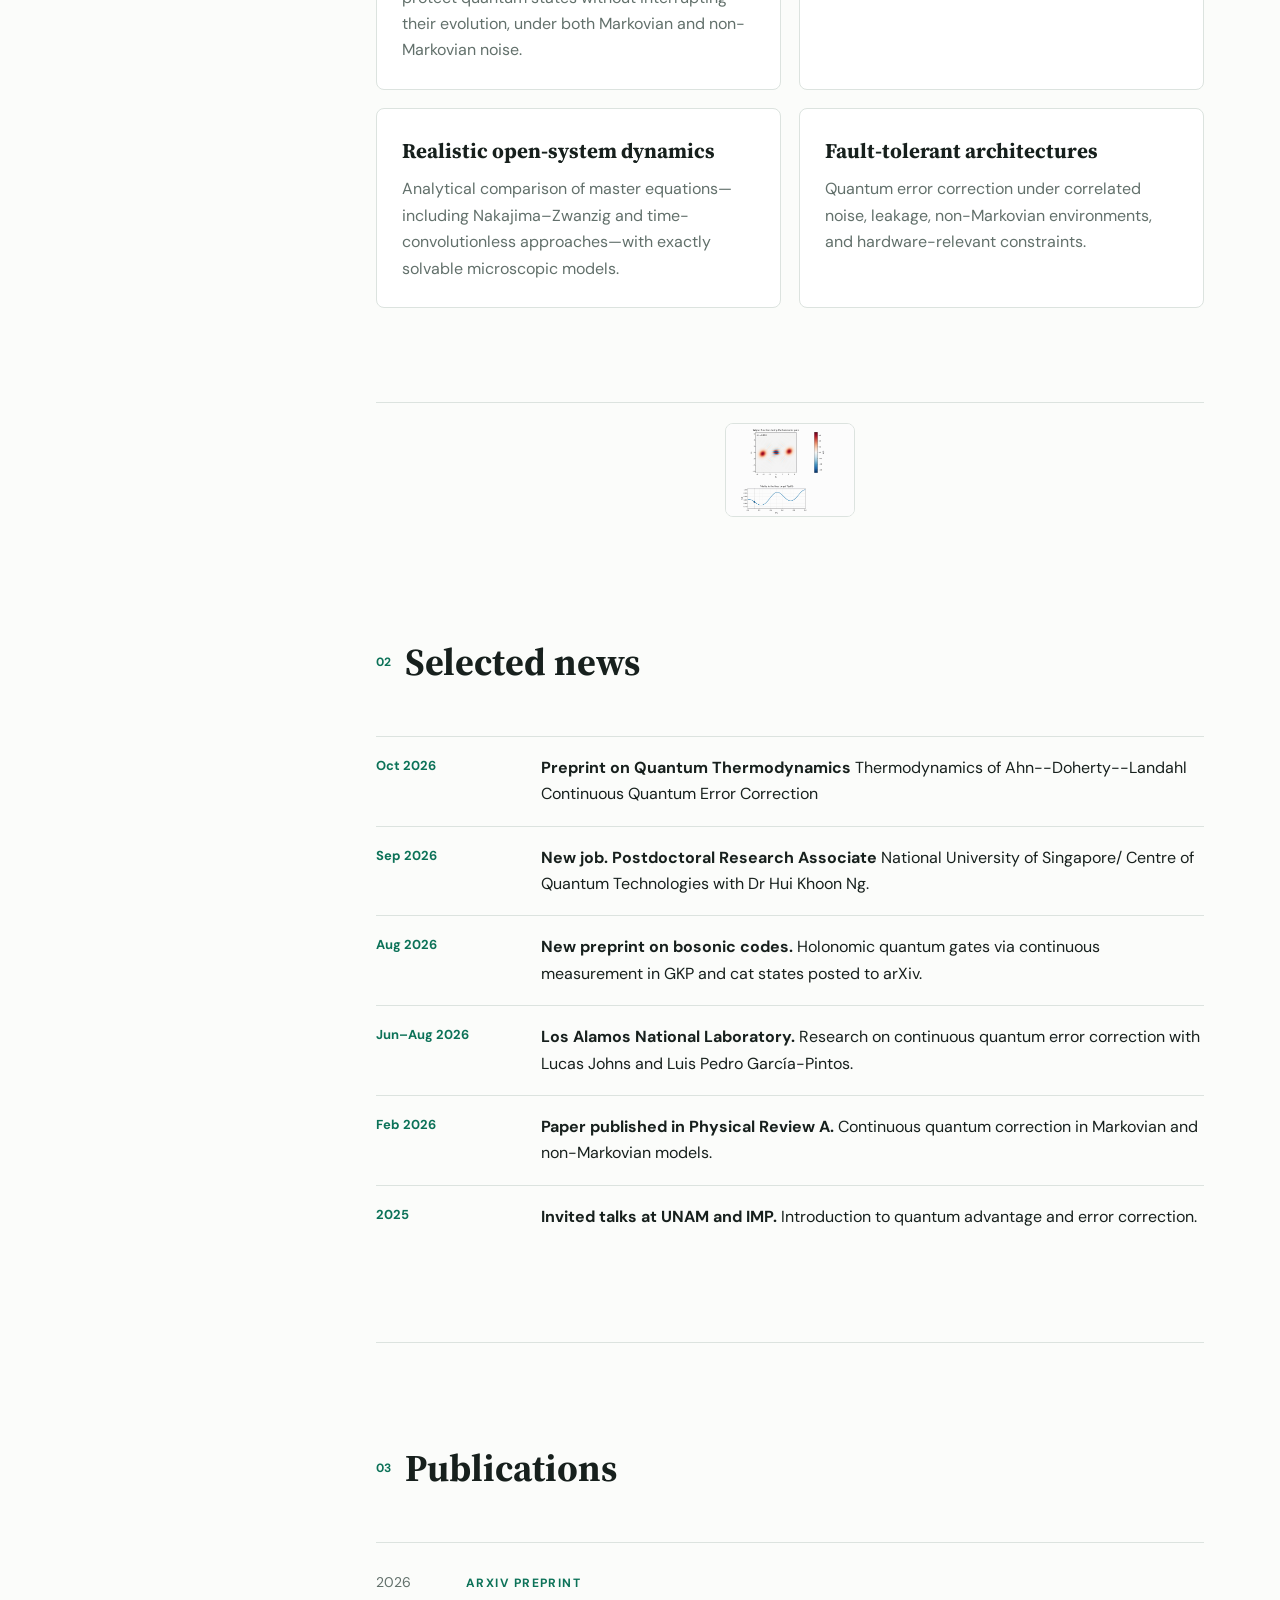
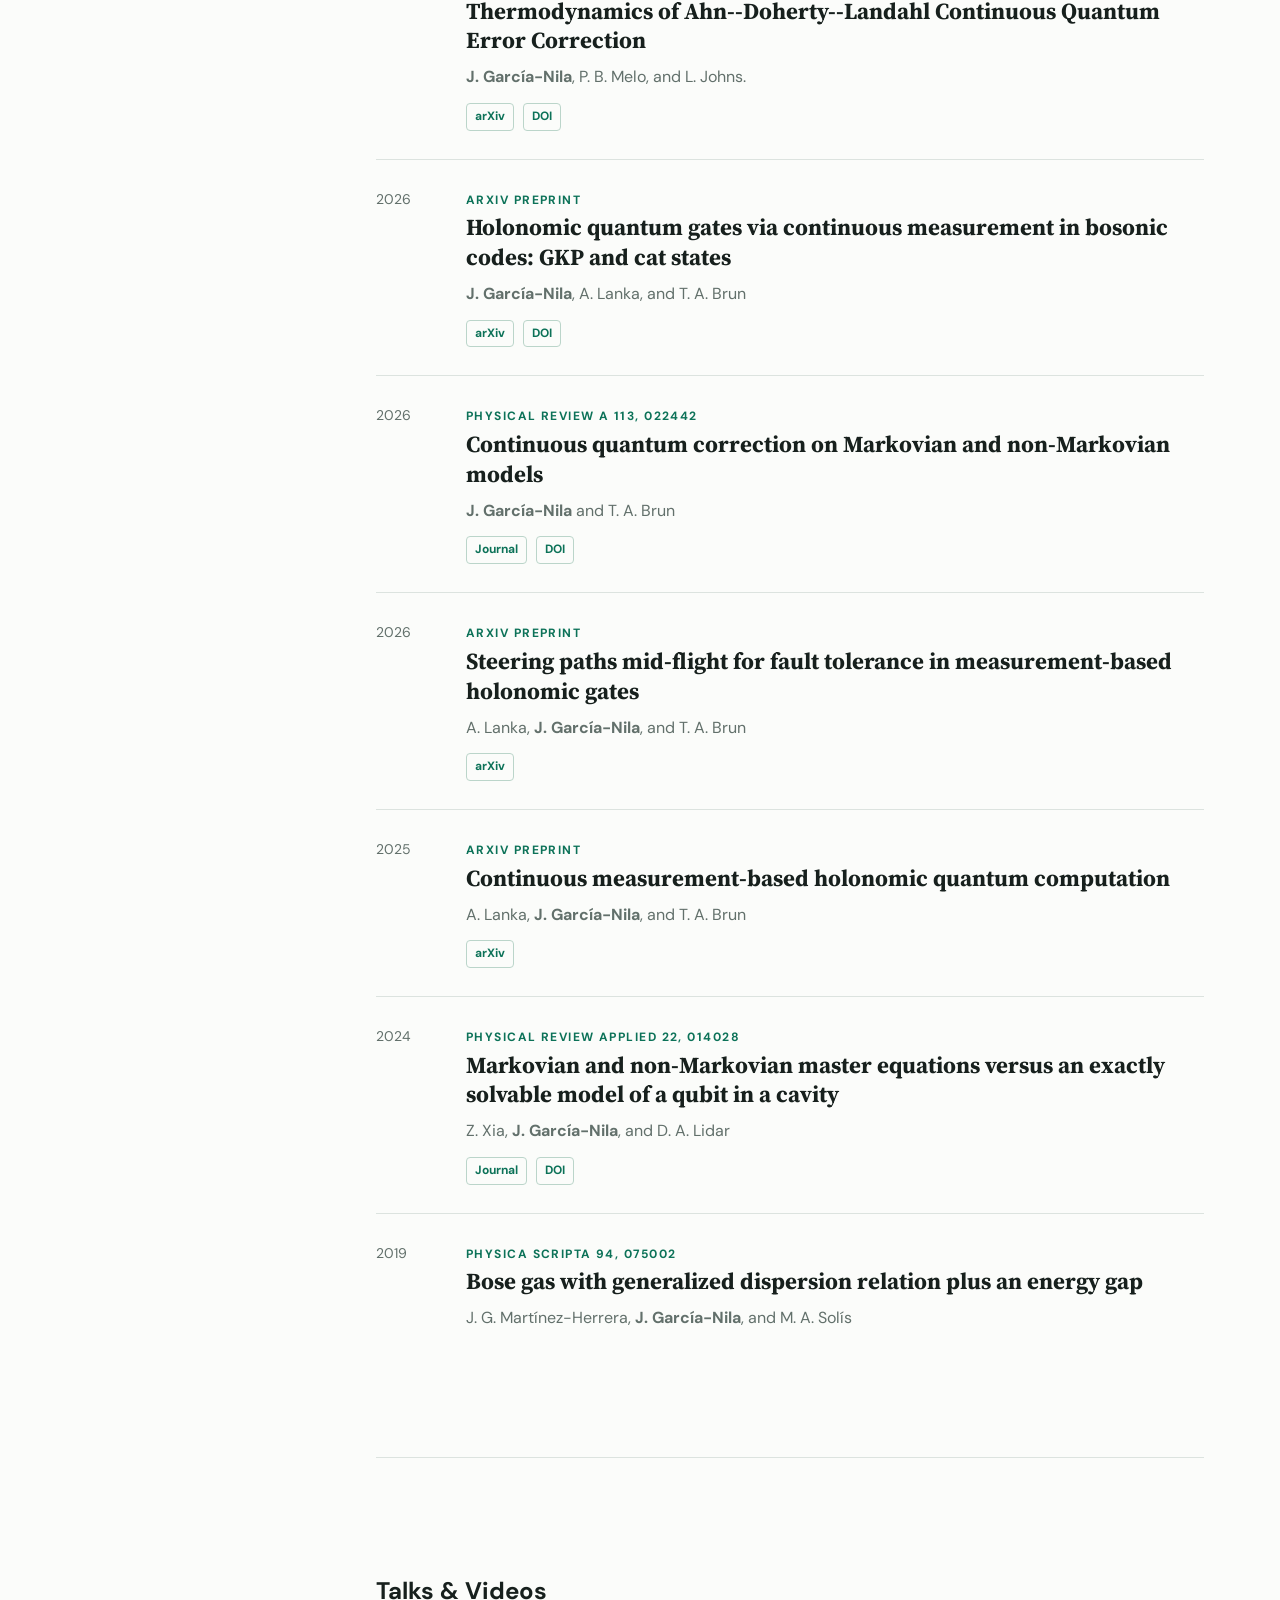
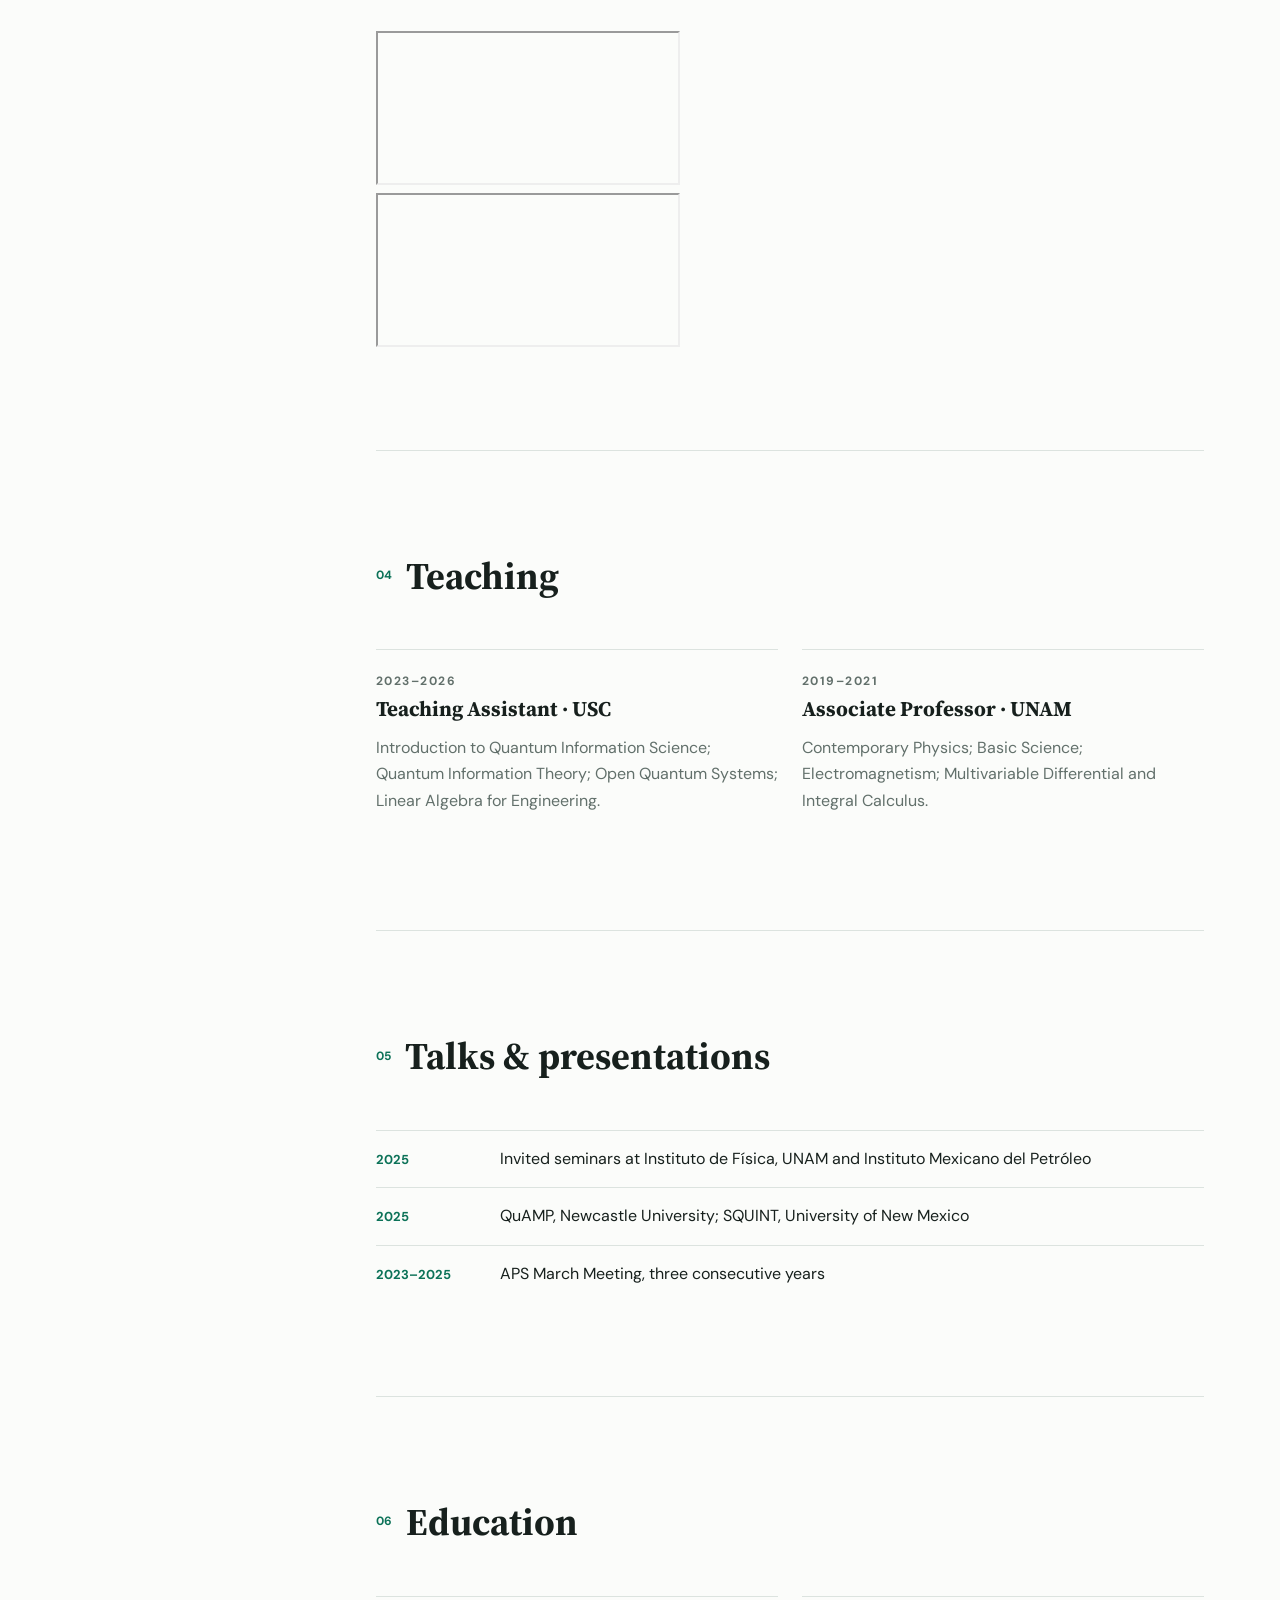
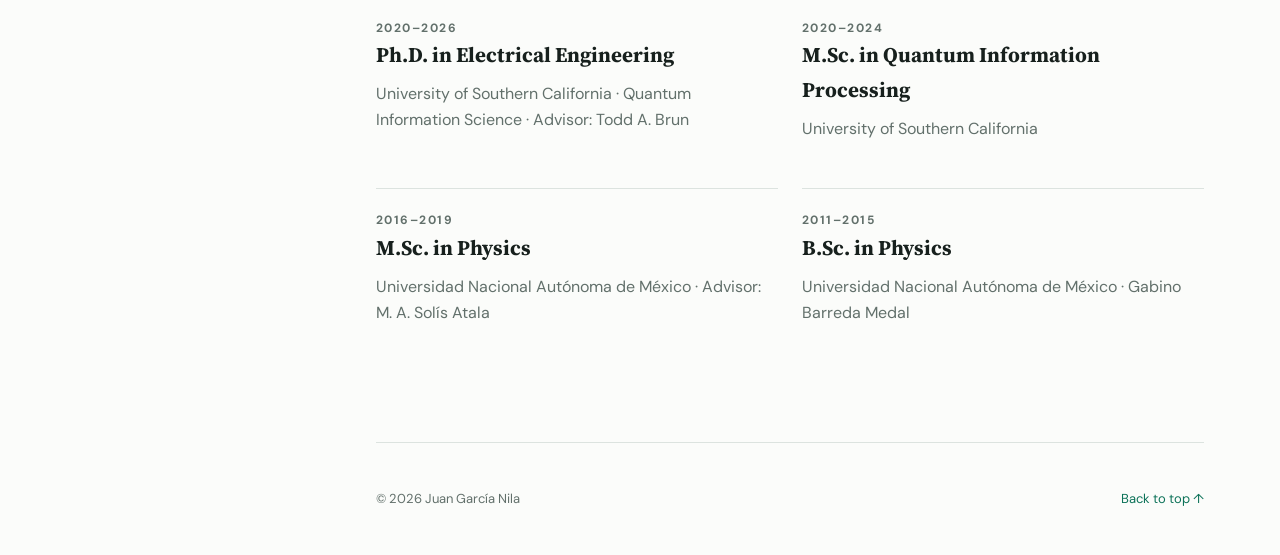
==== commit e9e0d324: "Update index.html" ====
--- a/index.html
+++ b/index.html
@@ -53,7 +53,7 @@
       <p class="eyebrow">Quantum error correction · Open quantum systems</p>
       <h2>Making quantum operations resilient to realistic noise.</h2>
       <p class="lead">I am a quantum information researcher studying how continuous measurement, feedback, and geometric control can protect quantum information in realistic open-system environments.</p>
-      <p>My work connects continuous quantum error correction, non-Markovian dynamics, and holonomic quantum computation. I am particularly interested in fault-tolerant architectures based on bosonic GKP and cat codes, surface codes, and physically grounded noise models.</p>
+      <p>My work connects continuous quantum error correction, neutral-atoms arquitecture, non-Markovian dynamics, and holonomic quantum computation. I am particularly interested in fault-tolerant architectures based on bosonic GKP and cat codes, surface codes, and physically grounded noise models.</p>
       <div class="actions">
         <a class="button primary" href="#publications">View publications</a>
         <a class="button" href="assets/Juan-Garcia-Nila-CV.pdf">Download CV</a>
@@ -88,6 +88,7 @@
     <section id="news" class="section">
       <div class="section-heading"><span>02</span><h2>Selected news</h2></div>
       <ul class="timeline">
+        <li><time>Oct 2026</time><div><strong>Preprint on Quantum Thermodynamics</strong> Thermodynamics of Ahn--Doherty--Landahl Continuous Quantum Error Correction</div></li>
         <li><time>Sep 2026</time><div><strong>New job. Postdoctoral Research Associate</strong> National University of Singapore/ Centre of Quantum Technologies with Dr Hui Khoon Ng.</div></li>
         <li><time>Aug 2026</time><div><strong>New preprint on bosonic codes.</strong> Holonomic quantum gates via continuous measurement in GKP and cat states posted to arXiv.</div></li>
         <li><time>Jun–Aug 2026</time><div><strong>Los Alamos National Laboratory.</strong> Research on continuous quantum error correction with Lucas Johns and Luis Pedro García-Pintos.</div></li>
@@ -99,6 +100,7 @@
     <section id="publications" class="section">
       <div class="section-heading"><span>03</span><h2>Publications</h2></div>
       <div class="publication-list">
+        <article class="publication"><div class="pub-year">2026</div><div><p class="venue">arXiv preprint</p><h3>Thermodynamics of Ahn--Doherty--Landahl Continuous Quantum Error Correction</h3><p><strong>J. García-Nila</strong>, P. B. Melo, and L. Johns.</p><div class="pub-links"><a href="https://arxiv.org/abs/2609.39597">arXiv</a><a href="https://arxiv.org/abs/2609.39597">DOI</a></div></div></article>
         <article class="publication"><div class="pub-year">2026</div><div><p class="venue">arXiv preprint</p><h3>Holonomic quantum gates via continuous measurement in bosonic codes: GKP and cat states</h3><p><strong>J. García-Nila</strong>, A. Lanka, and T. A. Brun</p><div class="pub-links"><a href="https://arxiv.org/abs/2608.11369">arXiv</a><a href="https://doi.org/10.48550/arXiv.2608.11369">DOI</a></div></div></article>
         <article class="publication"><div class="pub-year">2026</div><div><p class="venue">Physical Review A 113, 022442</p><h3>Continuous quantum correction on Markovian and non-Markovian models</h3><p><strong>J. García-Nila</strong> and T. A. Brun</p><div class="pub-links"><a href="https://journals.aps.org/pra/abstract/10.1103/wk87-5vnv">Journal</a><a href="https://journals.aps.org/pra/abstract/10.1103/wk87-5vnv">DOI</a></div></div></article>
         <article class="publication"><div class="pub-year">2026</div><div><p class="venue">arXiv preprint</p><h3>Steering paths mid-flight for fault tolerance in measurement-based holonomic gates</h3><p>A. Lanka, <strong>J. García-Nila</strong>, and T. A. Brun</p><div class="pub-links"><a href="https://arxiv.org/abs/2603.02552">arXiv</a></div></div></article>
